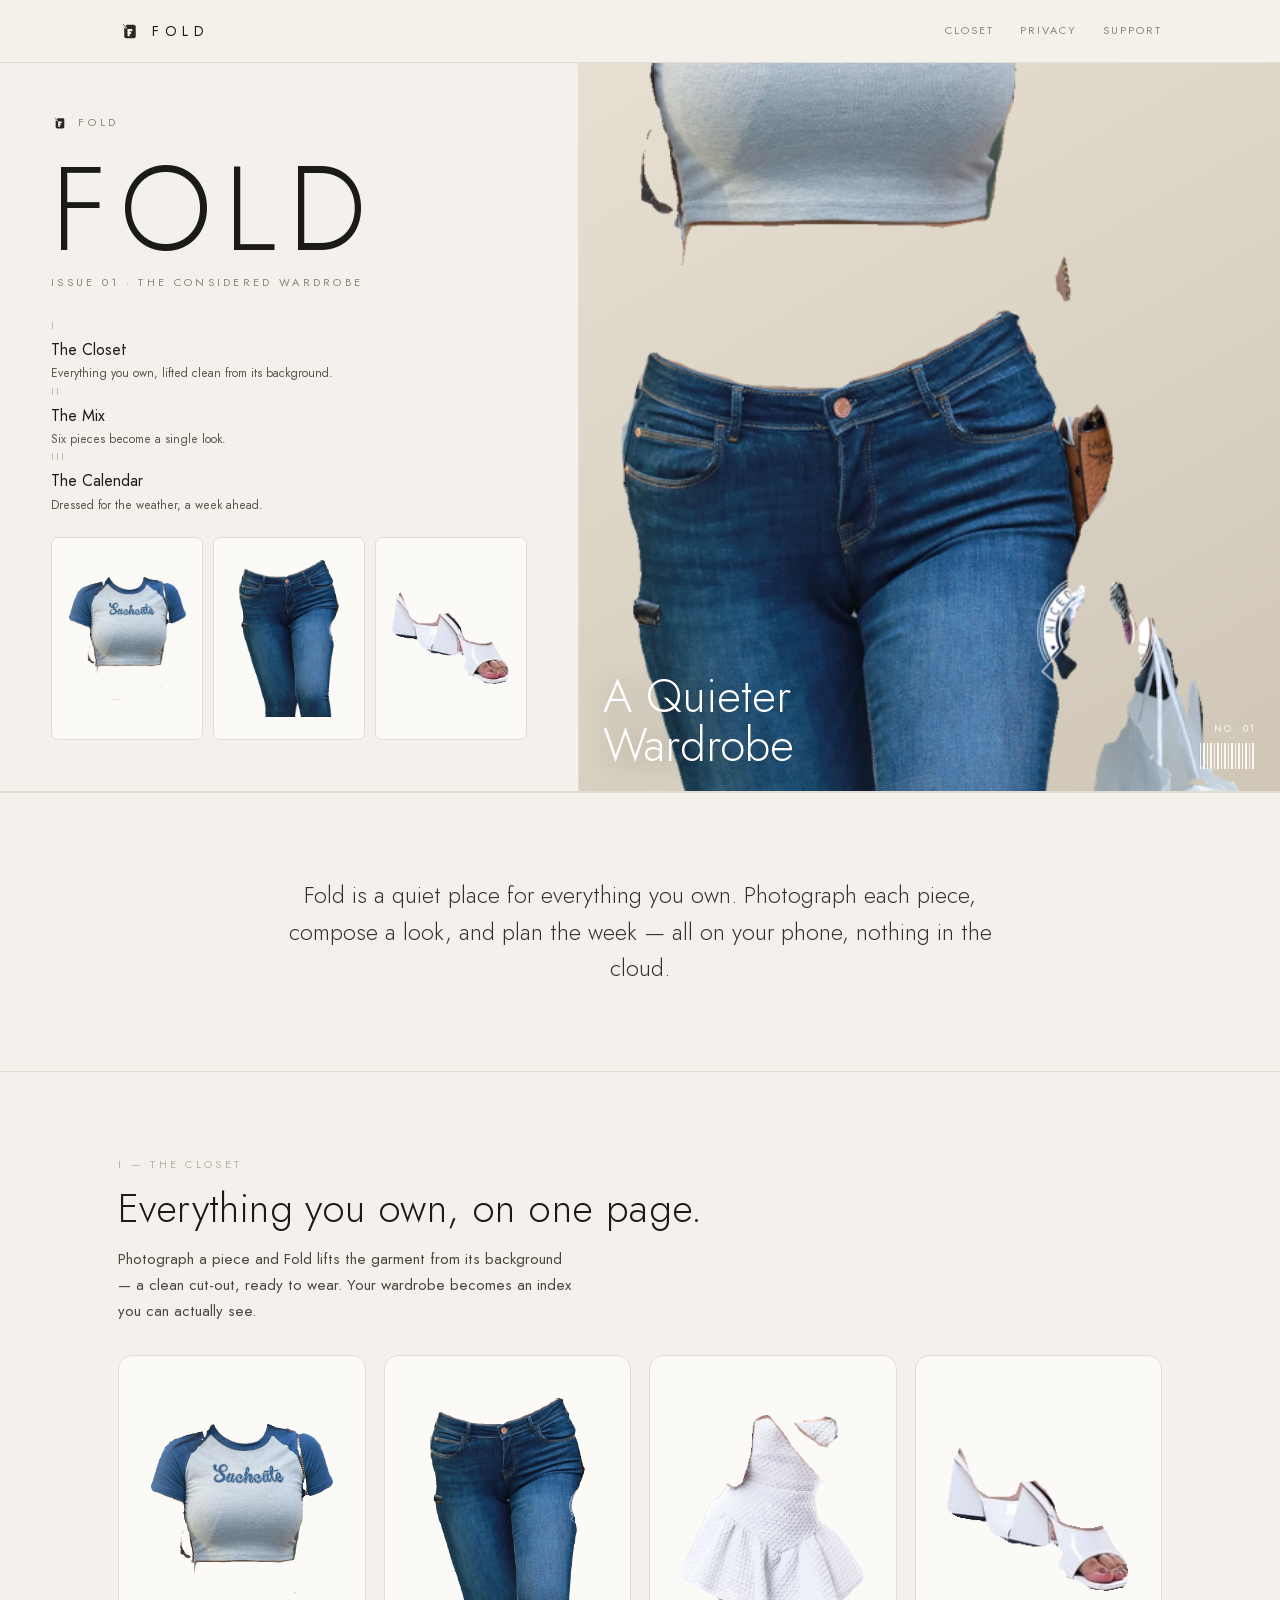
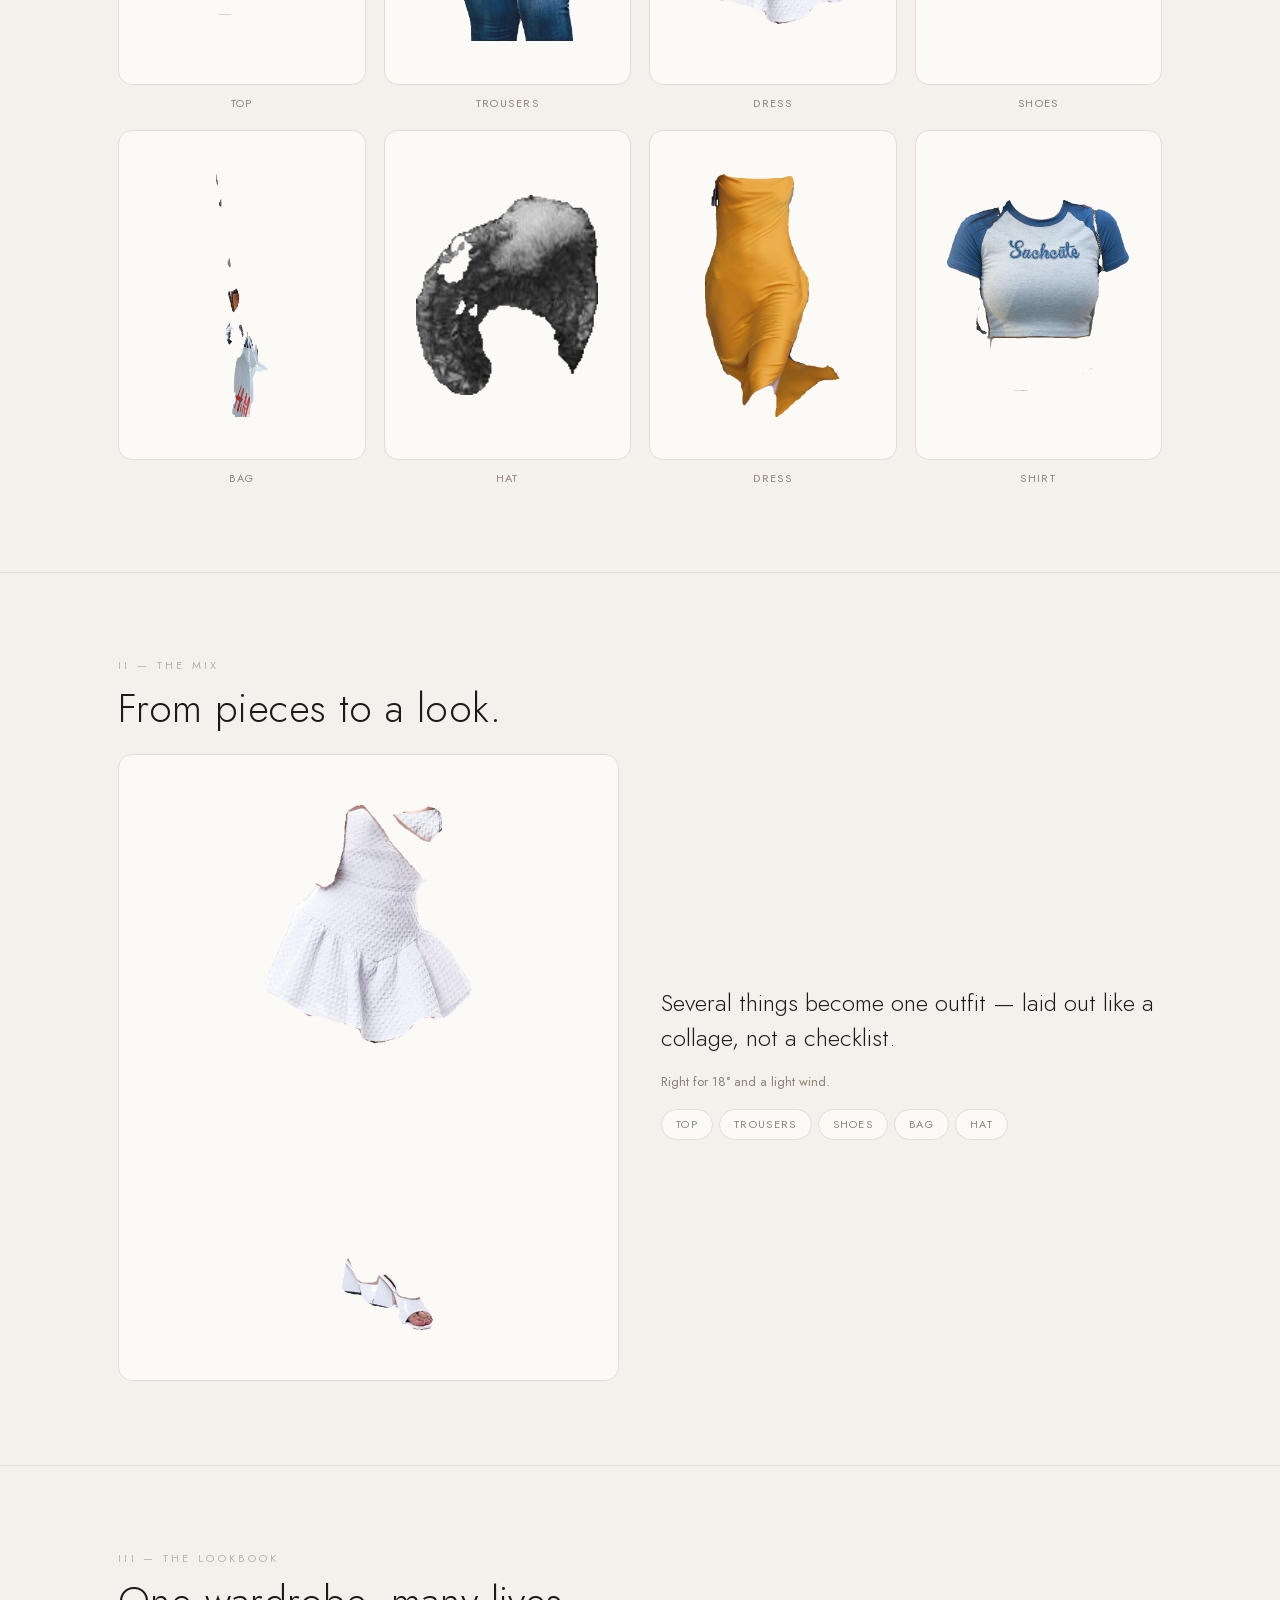
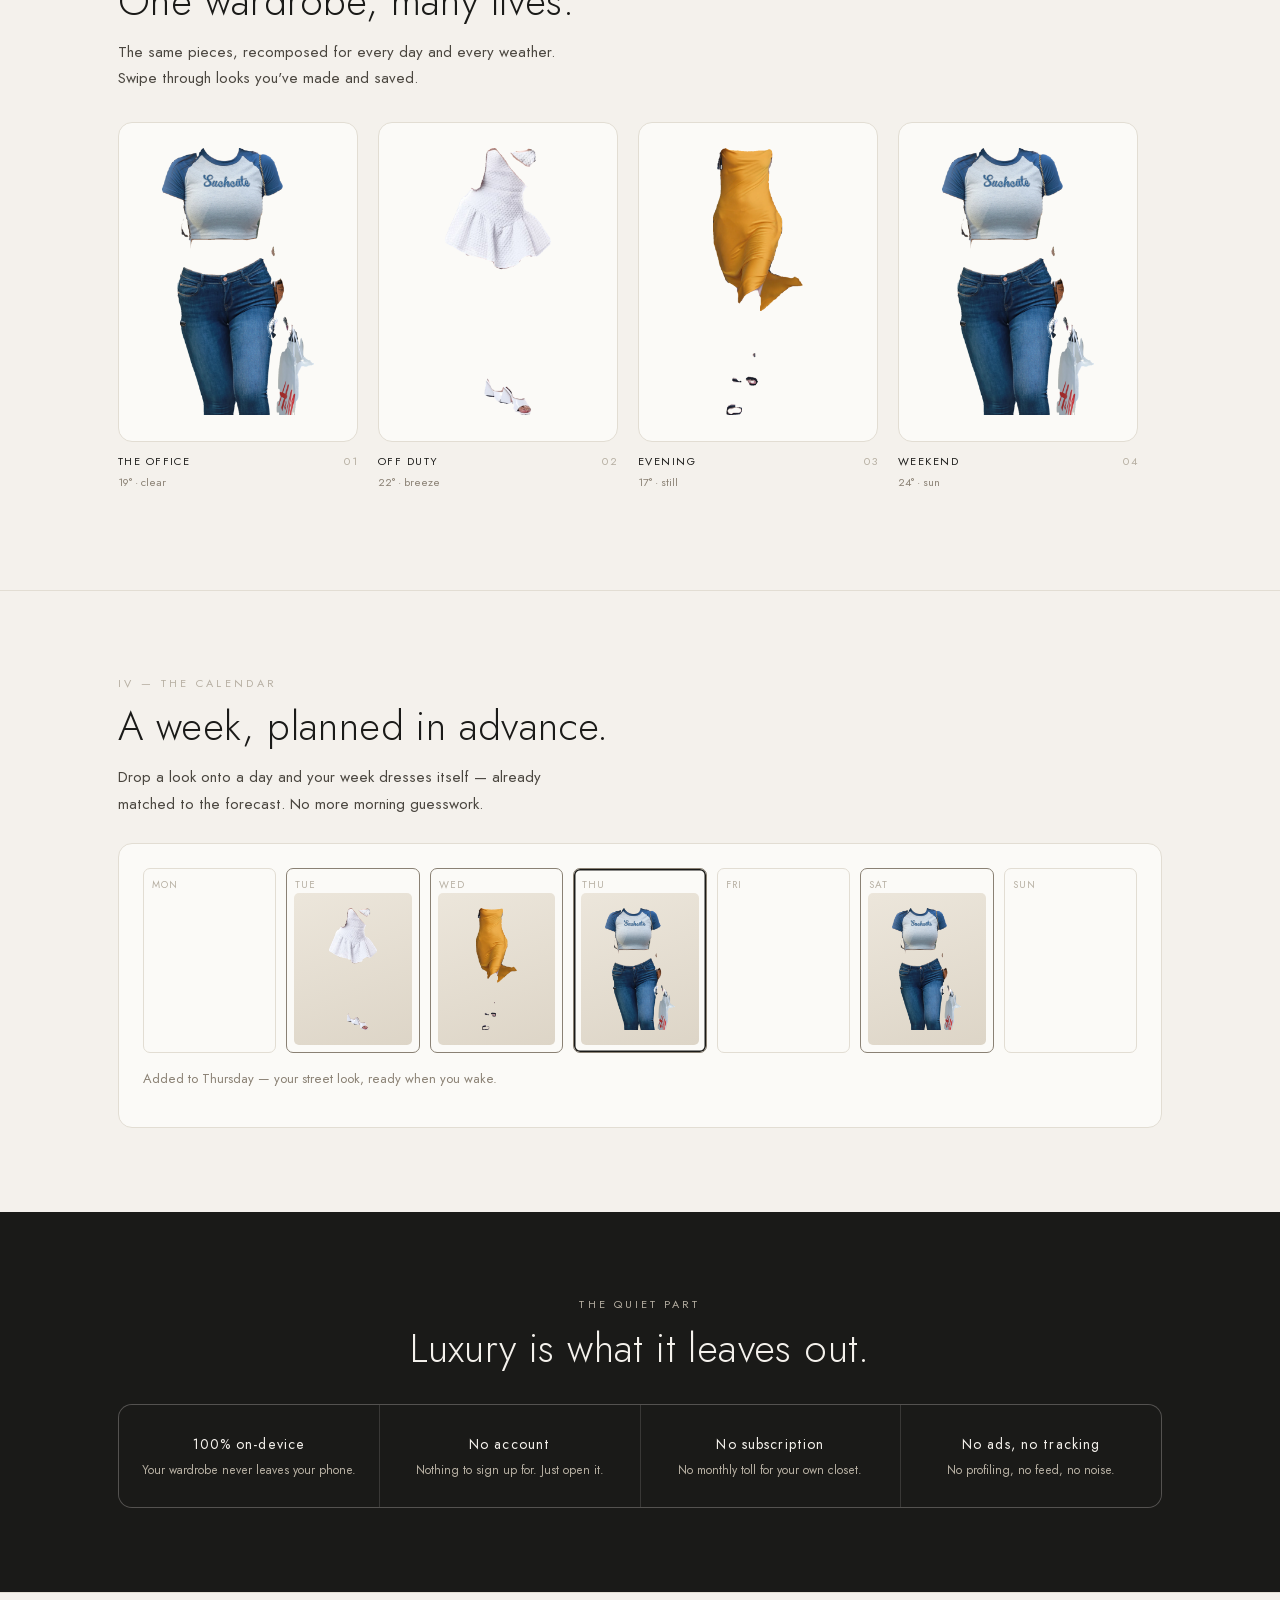
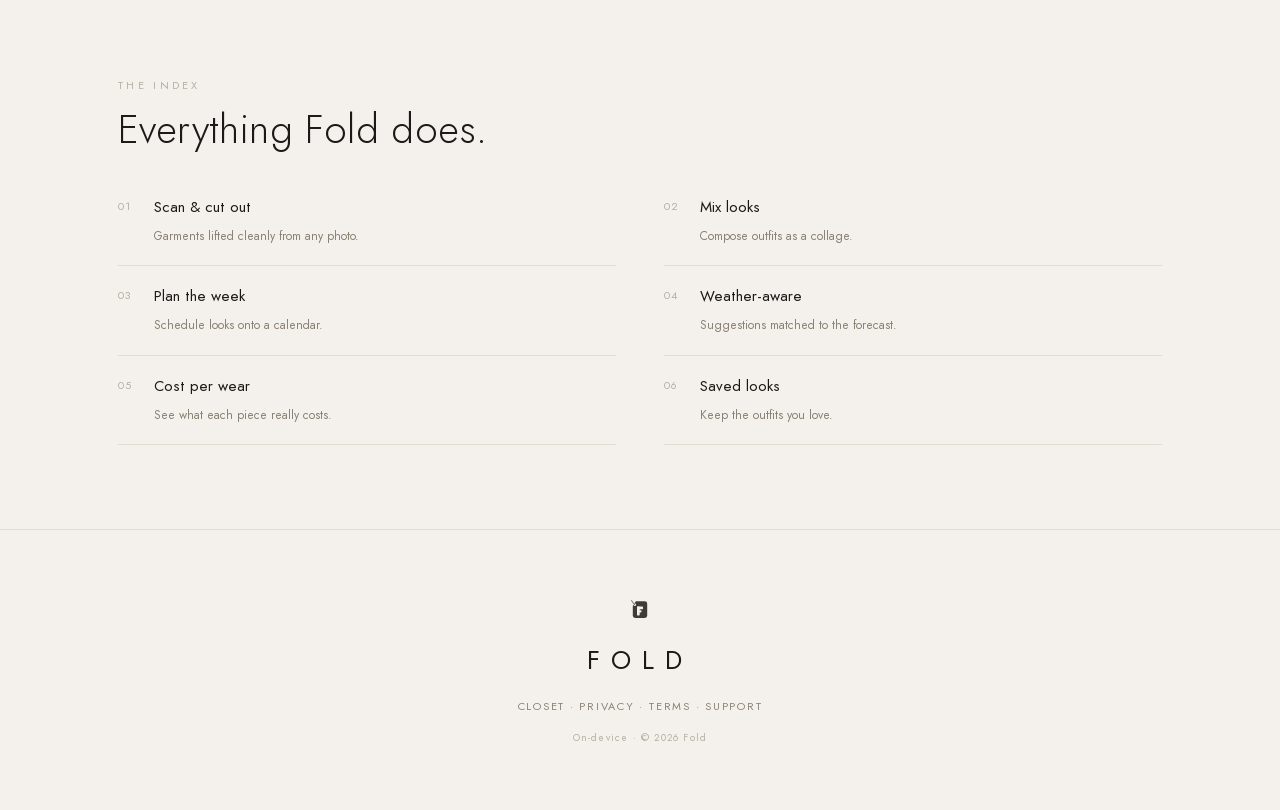
==== index.html @ 140c7247 "fix: add hang-tag logo to footer colophon (spec §8)" ====
<!DOCTYPE html>
<html lang="en">
<head>
  <meta charset="utf-8">
  <meta name="viewport" content="width=device-width, initial-scale=1">
  <title>Fold — The Considered Wardrobe</title>
  <meta name="description" content="Fold is a quiet place for everything you own. Photograph each piece, compose a look, and plan the week — all on your phone, nothing in the cloud.">
  <link rel="icon" type="image/svg+xml" href="assets/img/logo/favicon.svg">
  <link rel="stylesheet" href="assets/css/site.css">
</head>
<body>

<header class="site-head">
  <div class="wrap">
    <a class="brand" href="index.html">
      <img src="assets/img/logo/fold-mark.svg" alt="">
      <span class="word">FOLD</span>
    </a>
    <nav class="nav">
      <a href="index.html#closet">Closet</a>
      <a href="privacy.html">Privacy</a>
      <a href="support.html">Support</a>
    </nav>
  </div>
</header>

<section class="hero">
  <div class="grid">
    <div class="left">
      <div class="ey"><img src="assets/img/logo/fold-mark.svg" alt=""> Fold</div>
      <div class="mast" id="mast">FOLD</div>
      <div class="issue">Issue 01 · The Considered Wardrobe</div>
      <div class="contents">
        <a class="item" href="#closet"><div class="n">I</div><div class="h">The Closet</div><div class="d">Everything you own, lifted clean from its background.</div></a>
        <a class="item" href="#mix"><div class="n">II</div><div class="h">The Mix</div><div class="d">Six pieces become a single look.</div></a>
        <a class="item" href="#calendar"><div class="n">III</div><div class="h">The Calendar</div><div class="d">Dressed for the weather, a week ahead.</div></a>
      </div>
      <div class="strip">
        <div class="cut"><img src="assets/img/closet/top.png" alt="Top"></div>
        <div class="cut"><img src="assets/img/closet/jeans.png" alt="Trousers"></div>
        <div class="cut"><img src="assets/img/closet/shoe.png" alt="Shoes"></div>
      </div>
    </div>
    <div class="right">
      <img id="hero-photo" src="assets/img/looks/street.png" alt="A composed Fold look">
      <div class="ovl">
        <div class="headline">A Quieter<br>Wardrobe</div>
        <div class="mark"><span>No. 01</span><span class="barcode"></span></div>
      </div>
    </div>
  </div>
</section>

<!-- Standfirst -->
<section class="section standfirst">
  <div class="wrap">
    <p class="rv">Fold is a quiet place for everything you own. Photograph each piece, compose a look, and plan the week — all on your phone, nothing in the cloud.</p>
  </div>
</section>

<!-- I — The Closet -->
<section class="section" id="closet">
  <div class="wrap">
    <div class="roman rv">I — The Closet</div>
    <h2 class="title rv d1">Everything you own, on one page.</h2>
    <p class="body rv d2">Photograph a piece and Fold lifts the garment from its background — a clean cut-out, ready to wear. Your wardrobe becomes an index you can actually see.</p>
    <div class="closet-grid">
      <div class="it rv d1"><div class="tile"><img src="assets/img/closet/top.png" alt="Top"></div><div class="cap">Top</div></div>
      <div class="it rv d2"><div class="tile"><img src="assets/img/closet/jeans.png" alt="Trousers"></div><div class="cap">Trousers</div></div>
      <div class="it rv d3"><div class="tile"><img src="assets/img/closet/dress-white.png" alt="Dress"></div><div class="cap">Dress</div></div>
      <div class="it rv d4"><div class="tile"><img src="assets/img/closet/shoe.png" alt="Shoes"></div><div class="cap">Shoes</div></div>
      <div class="it rv d1"><div class="tile"><img src="assets/img/closet/bag.png" alt="Bag"></div><div class="cap">Bag</div></div>
      <div class="it rv d2"><div class="tile"><img src="assets/img/closet/hat.png" alt="Hat"></div><div class="cap">Hat</div></div>
      <div class="it rv d3"><div class="tile"><img src="assets/img/closet/dress-yellow.png" alt="Dress"></div><div class="cap">Dress</div></div>
      <div class="it rv d4"><div class="tile"><img src="assets/img/closet/top.png" alt="Shirt"></div><div class="cap">Shirt</div></div>
    </div>
  </div>
</section>

<!-- II — The Mix -->
<section class="section" id="mix">
  <div class="wrap">
    <div class="roman rv">II — The Mix</div>
    <h2 class="title rv d1">From pieces to a look.</h2>
    <div class="mix-grid">
      <div class="look rv d1"><img src="assets/img/looks/dress-white.png" alt="A composed look"></div>
      <div>
        <p class="pull rv d2">Several things become one outfit — laid out like a collage, not a checklist.</p>
        <p class="note rv d3">Right for 18° and a light wind.</p>
        <div class="chips rv d4">
          <span class="chip">Top</span><span class="chip">Trousers</span><span class="chip">Shoes</span><span class="chip">Bag</span><span class="chip">Hat</span>
        </div>
      </div>
    </div>
  </div>
</section>

<!-- III — The Lookbook -->
<section class="section">
  <div class="wrap">
    <div class="roman rv">III — The Lookbook</div>
    <h2 class="title rv d1">One wardrobe, many lives.</h2>
    <p class="body rv d2">The same pieces, recomposed for every day and every weather. Swipe through looks you've made and saved.</p>
    <div class="lookbook">
      <div class="lk rv d1"><div class="frame"><img src="assets/img/looks/street.png" alt="The Office look"></div><div class="meta"><span>The Office</span><span class="no">01</span></div><div class="wx">19° · clear</div></div>
      <div class="lk rv d2"><div class="frame"><img src="assets/img/looks/dress-white.png" alt="Off Duty look"></div><div class="meta"><span>Off Duty</span><span class="no">02</span></div><div class="wx">22° · breeze</div></div>
      <div class="lk rv d3"><div class="frame"><img src="assets/img/looks/dress-yellow.png" alt="Evening look"></div><div class="meta"><span>Evening</span><span class="no">03</span></div><div class="wx">17° · still</div></div>
      <div class="lk rv d4"><div class="frame"><img src="assets/img/looks/street.png" alt="Weekend look"></div><div class="meta"><span>Weekend</span><span class="no">04</span></div><div class="wx">24° · sun</div></div>
    </div>
  </div>
</section>

<!-- IV — The Calendar -->
<section class="section" id="calendar">
  <div class="wrap">
    <div class="roman rv">IV — The Calendar</div>
    <h2 class="title rv d1">A week, planned in advance.</h2>
    <p class="body rv d2">Drop a look onto a day and your week dresses itself — already matched to the forecast. No more morning guesswork.</p>
    <div class="cal rv d3">
      <div class="wk">
        <div class="d">Mon</div>
        <div class="d has">Tue<div class="thumb"><img src="assets/img/looks/dress-white.png" alt=""></div></div>
        <div class="d has">Wed<div class="thumb"><img src="assets/img/looks/dress-yellow.png" alt=""></div></div>
        <div class="d today has">Thu<div class="thumb"><img src="assets/img/looks/street.png" alt=""></div></div>
        <div class="d">Fri</div>
        <div class="d has">Sat<div class="thumb"><img src="assets/img/looks/street.png" alt=""></div></div>
        <div class="d">Sun</div>
      </div>
      <p class="note" style="margin-top:16px">Added to Thursday — your street look, ready when you wake.</p>
    </div>
  </div>
</section>

<!-- The Quiet Part -->
<section class="section quiet">
  <div class="wrap">
    <div class="eyebrow rv">The quiet part</div>
    <h2 class="title rv d1">Luxury is what it leaves out.</h2>
    <div class="vals">
      <div class="v rv d1"><div class="vt">100% on-device</div><div class="vd">Your wardrobe never leaves your phone.</div></div>
      <div class="v rv d2"><div class="vt">No account</div><div class="vd">Nothing to sign up for. Just open it.</div></div>
      <div class="v rv d3"><div class="vt">No subscription</div><div class="vd">No monthly toll for your own closet.</div></div>
      <div class="v rv d4"><div class="vt">No ads, no tracking</div><div class="vd">No profiling, no feed, no noise.</div></div>
    </div>
  </div>
</section>

<!-- The Index -->
<section class="section">
  <div class="wrap">
    <div class="roman rv">The Index</div>
    <h2 class="title rv d1">Everything Fold does.</h2>
    <div class="feat-index">
      <div class="f rv d1"><div class="no">01</div><div><b>Scan &amp; cut out</b><span>Garments lifted cleanly from any photo.</span></div></div>
      <div class="f rv d2"><div class="no">02</div><div><b>Mix looks</b><span>Compose outfits as a collage.</span></div></div>
      <div class="f rv d3"><div class="no">03</div><div><b>Plan the week</b><span>Schedule looks onto a calendar.</span></div></div>
      <div class="f rv d4"><div class="no">04</div><div><b>Weather-aware</b><span>Suggestions matched to the forecast.</span></div></div>
      <div class="f rv d1"><div class="no">05</div><div><b>Cost per wear</b><span>See what each piece really costs.</span></div></div>
      <div class="f rv d2"><div class="no">06</div><div><b>Saved looks</b><span>Keep the outfits you love.</span></div></div>
    </div>
  </div>
</section>

<!-- Footer -->
<footer class="site-foot">
  <div class="wrap">
    <img class="footmark" src="assets/img/logo/fold-mark.svg" alt="Fold">
    <div class="word">FOLD</div>
    <div class="fnav">
      <a href="index.html#closet">Closet</a> ·
      <a href="privacy.html">Privacy</a> ·
      <a href="terms.html">Terms</a> ·
      <a href="support.html">Support</a>
    </div>
    <div class="cop">On-device · © 2026 Fold</div>
  </div>
</footer>

<script src="assets/js/site.js"></script>
</body>
</html>
---- assets/css/site.css ----
/* ===== Fonts ===== */
@font-face { font-family:"Jost"; src:url("../fonts/Jost-Light.ttf") format("truetype");   font-weight:300; font-display:swap; }
@font-face { font-family:"Jost"; src:url("../fonts/Jost-Regular.ttf") format("truetype"); font-weight:400; font-display:swap; }
@font-face { font-family:"Jost"; src:url("../fonts/Jost-Medium.ttf") format("truetype");  font-weight:500; font-display:swap; }

/* ===== Tokens ===== */
:root{
  --bg:#F4F1EC; --card:#FBFAF7; --ink:#1A1A18; --muted:#8A8174; --faint:#B6AFA2; --hair:#E2DDD3; --tag:#2C2925;
  --r-sm:7px; --r-md:14px; --maxw:1100px;
  --ease:cubic-bezier(.2,.65,.2,1);
}
*{ box-sizing:border-box; }
html{ scroll-behavior:smooth; }
body{
  margin:0; background:var(--bg); color:var(--ink);
  font-family:"Jost",-apple-system,system-ui,sans-serif; font-weight:400;
  -webkit-font-smoothing:antialiased; line-height:1.6;
}
img{ max-width:100%; display:block; }
a{ color:inherit; text-decoration:none; }

.wrap{ max-width:var(--maxw); margin:0 auto; padding:0 28px; }
.eyebrow{ font-size:11px; letter-spacing:.28em; text-transform:uppercase; color:var(--muted); }
.roman{ font-size:11px; letter-spacing:.3em; text-transform:uppercase; color:var(--faint); }
h1,h2,h3{ font-weight:300; letter-spacing:.01em; margin:0; }
h2.title{ font-size:clamp(26px,4vw,40px); line-height:1.1; margin:12px 0 16px; }
p.lead{ font-size:clamp(16px,2.2vw,20px); font-weight:300; line-height:1.6; color:#33302b; }
p.body{ font-size:15px; line-height:1.75; color:#4a463f; max-width:46ch; }
.note{ font-size:13px; color:var(--muted); }
.section{ padding:clamp(48px,8vw,84px) 0; border-top:1px solid var(--hair); }

/* ===== Header ===== */
.site-head{
  position:sticky; top:0; z-index:20; background:rgba(244,241,236,.86);
  backdrop-filter:saturate(120%) blur(8px); border-bottom:1px solid var(--hair);
}
.site-head .wrap{ display:flex; align-items:center; justify-content:space-between; height:62px; }
.brand{ display:flex; align-items:center; gap:10px; }
.brand img{ width:24px; height:24px; }
.brand .word{ font-size:14px; letter-spacing:.4em; }
.nav{ display:flex; gap:26px; font-size:11px; letter-spacing:.18em; text-transform:uppercase; color:var(--muted); }
.nav a:hover{ color:var(--ink); }

/* ===== Footer ===== */
.site-foot{ text-align:center; padding:64px 0; border-top:1px solid var(--hair); }
.site-foot .footmark{ width:30px; height:30px; margin:0 auto 16px; opacity:.9; }
.site-foot .word{ font-size:26px; letter-spacing:.42em; margin-bottom:16px; }
.site-foot .fnav{ font-size:11px; letter-spacing:.16em; text-transform:uppercase; color:var(--muted); }
.site-foot .fnav a:hover{ color:var(--ink); }
.site-foot .cop{ font-size:10px; letter-spacing:.12em; color:var(--faint); margin-top:14px; }

/* ===== Reveal animation ===== */
.rv{ opacity:0; transform:translateY(22px); transition:opacity 1.1s var(--ease), transform 1.1s var(--ease); }
.rv.in{ opacity:1; transform:none; }
.rv.d1{ transition-delay:.08s } .rv.d2{ transition-delay:.16s } .rv.d3{ transition-delay:.24s }
.rv.d4{ transition-delay:.32s } .rv.d5{ transition-delay:.40s } .rv.d6{ transition-delay:.48s }

@media (prefers-reduced-motion: reduce){
  html{ scroll-behavior:auto; }
  .rv{ opacity:1 !important; transform:none !important; transition:none !important; }
  *{ animation:none !important; }
}

/* ===== Responsive base ===== */
@media (max-width:720px){
  .wrap{ padding:0 20px; }
  .nav{ gap:16px; }
}

/* ===== Hero (Cover B — composed collage) ===== */
.hero{ border-bottom:1px solid var(--hair); }
.hero .grid{ display:grid; grid-template-columns:0.95fr 1.15fr; min-height:min(82vh,720px); }
.hero .left{ padding:clamp(28px,4vw,52px); display:flex; flex-direction:column; border-right:1px solid var(--hair); }
.hero .ey{ display:flex; align-items:center; gap:9px; font-size:11px; letter-spacing:.34em; text-transform:uppercase; color:var(--muted); }
.hero .ey img{ width:18px; height:18px; }
.hero .mast{ font-size:clamp(56px,10vw,118px); font-weight:300; line-height:1; margin:18px 0 6px;
  letter-spacing:.5em; opacity:0; transition:opacity 1.6s ease, letter-spacing 1.8s var(--ease); }
.hero .mast.in{ opacity:1; letter-spacing:.1em; }
.hero .issue{ font-size:11px; letter-spacing:.3em; text-transform:uppercase; color:var(--muted); margin-bottom:26px; }
.hero .contents .item{ padding:14px 0; border-top:1px solid var(--hair); }
.hero .contents .n{ font-size:10px; letter-spacing:.2em; color:var(--faint); }
.hero .contents .h{ font-size:16px; color:var(--ink); margin:3px 0 2px; }
.hero .contents .d{ font-size:12px; color:#5b554c; }
.hero .strip{ margin-top:auto; padding-top:22px; display:flex; gap:10px; }
.hero .strip .cut{ flex:1; aspect-ratio:3/4; background:var(--card); border:1px solid var(--hair); border-radius:var(--r-sm);
  display:flex; align-items:center; justify-content:center; overflow:hidden; }
.hero .strip .cut img{ width:78%; height:78%; object-fit:contain; }
.hero .right{ position:relative; overflow:hidden; background:linear-gradient(150deg,#e7e0d2,#cfc6b6); }
.hero .right img{ position:absolute; inset:-4%; width:108%; height:108%; object-fit:cover; }
.hero .right .ovl{ position:absolute; left:24px; right:24px; bottom:22px; display:flex; align-items:flex-end; justify-content:space-between; }
.hero .right .headline{ font-size:clamp(28px,4.4vw,46px); font-weight:300; line-height:1.05; color:#fff; text-shadow:0 1px 30px rgba(0,0,0,.32); }
.hero .right .mark{ display:flex; flex-direction:column; align-items:flex-end; gap:6px; color:rgba(255,255,255,.9); font-size:10px; letter-spacing:.2em; text-transform:uppercase; }
.hero .right .barcode{ width:56px; height:26px; background:repeating-linear-gradient(90deg,#fff 0 1.5px, transparent 1.5px 3.5px); opacity:.85; }

@media (max-width:820px){
  .hero .grid{ grid-template-columns:1fr; }
  .hero .left{ border-right:none; border-top:1px solid var(--hair); order:2; }
  .hero .right{ order:1; min-height:60vh; }
}

/* ===== Standfirst ===== */
.standfirst{ text-align:center; }
.standfirst .wrap{ max-width:760px; }
.standfirst p{ font-size:clamp(18px,2.6vw,23px); font-weight:300; line-height:1.6; color:#33302b; margin:0; }

/* ===== Closet grid ===== */
.closet-grid{ display:grid; grid-template-columns:repeat(4,1fr); gap:18px; margin-top:30px; }
.closet-grid .it{ text-align:center; }
.closet-grid .tile{ aspect-ratio:3/4; background:var(--card); border:1px solid var(--hair); border-radius:var(--r-md);
  display:flex; align-items:center; justify-content:center; overflow:hidden;
  transition:transform .7s var(--ease), box-shadow .7s var(--ease); }
.closet-grid .tile img{ width:74%; height:74%; object-fit:contain; }
.closet-grid .it:hover .tile{ transform:translateY(-6px); box-shadow:0 16px 34px -18px rgba(26,26,24,.4); }
.closet-grid .cap{ font-size:11px; letter-spacing:.13em; text-transform:uppercase; color:var(--muted); margin-top:10px; }
@media (max-width:720px){ .closet-grid{ grid-template-columns:repeat(2,1fr); } }

/* ===== Mix ===== */
.mix-grid{ display:grid; grid-template-columns:1fr 1fr; gap:42px; align-items:center; margin-top:24px; }
.mix-grid .look{ aspect-ratio:4/5; background:var(--card); border:1px solid var(--hair); border-radius:var(--r-md);
  display:flex; align-items:center; justify-content:center; overflow:hidden; }
.mix-grid .look img{ width:84%; height:84%; object-fit:contain; }
.mix-grid .pull{ font-size:clamp(19px,2.6vw,24px); font-weight:300; line-height:1.45; margin:0 0 16px; }
.chips{ margin-top:16px; }
.chip{ display:inline-block; font-size:11px; letter-spacing:.12em; text-transform:uppercase; color:var(--muted);
  border:1px solid var(--hair); border-radius:20px; padding:6px 14px; margin:0 6px 8px 0; background:var(--card); }
@media (max-width:720px){ .mix-grid{ grid-template-columns:1fr; gap:24px; } }

/* ===== Lookbook (horizontal scroll) ===== */
.lookbook{ display:flex; gap:20px; margin-top:30px; overflow-x:auto; padding-bottom:14px; scroll-snap-type:x mandatory; }
.lookbook::-webkit-scrollbar{ height:6px; } .lookbook::-webkit-scrollbar-thumb{ background:var(--hair); border-radius:5px; }
.lookbook .lk{ flex:0 0 240px; scroll-snap-align:start; }
.lookbook .lk .frame{ aspect-ratio:3/4; background:var(--card); border:1px solid var(--hair); border-radius:var(--r-md);
  display:flex; align-items:center; justify-content:center; overflow:hidden; }
.lookbook .lk .frame img{ width:84%; height:84%; object-fit:contain; transition:transform .8s var(--ease); }
.lookbook .lk:hover .frame img{ transform:scale(1.04); }
.lookbook .lk .meta{ display:flex; justify-content:space-between; margin-top:11px; font-size:11px; letter-spacing:.13em; text-transform:uppercase; }
.lookbook .lk .meta .no{ color:var(--faint); }
.lookbook .lk .wx{ font-size:11px; color:var(--muted); margin-top:4px; }

/* ===== Calendar ===== */
.cal{ margin-top:26px; background:var(--card); border:1px solid var(--hair); border-radius:var(--r-md); padding:24px; }
.cal .wk{ display:grid; grid-template-columns:repeat(7,1fr); gap:10px; }
.cal .d{ aspect-ratio:.72; border:1px solid var(--hair); border-radius:var(--r-sm); padding:8px;
  font-size:10px; letter-spacing:.1em; text-transform:uppercase; color:var(--faint); position:relative; }
.cal .d.has{ border-color:var(--muted); }
.cal .d.has .thumb{ position:absolute; left:7px; right:7px; top:24px; bottom:7px; border-radius:5px; overflow:hidden;
  background:linear-gradient(160deg,#ece6db,#ddd5c7); display:flex; align-items:center; justify-content:center; }
.cal .d.has .thumb img{ width:80%; height:80%; object-fit:contain; }
.cal .d.today{ box-shadow:inset 0 0 0 1.5px var(--ink); }
@media (max-width:720px){ .cal .wk{ grid-template-columns:repeat(7,1fr); gap:5px; } .cal .d{ padding:5px; font-size:8px; } }

/* ===== Quiet part (dark) ===== */
.quiet{ background:var(--ink); color:var(--bg); text-align:center; border-top:none; }
.quiet h2.title{ color:var(--bg); }
.quiet .eyebrow{ color:#b8b1a4; }
.quiet .vals{ display:grid; grid-template-columns:repeat(4,1fr); gap:1px; margin-top:34px;
  background:rgba(244,241,236,.14); border:1px solid rgba(244,241,236,.14); border-radius:var(--r-md); overflow:hidden; }
.quiet .v{ background:var(--ink); padding:28px 20px; transition:background .5s; }
.quiet .v:hover{ background:#221f1c; }
.quiet .v .vt{ font-size:14px; letter-spacing:.08em; margin-bottom:6px; }
.quiet .v .vd{ font-size:12px; color:#b8b1a4; line-height:1.5; }
@media (max-width:720px){ .quiet .vals{ grid-template-columns:repeat(2,1fr); } }

/* ===== Feature index ===== */
.feat-index{ display:grid; grid-template-columns:repeat(2,1fr); gap:0 48px; margin-top:26px; }
.feat-index .f{ display:flex; gap:14px; padding:18px 0; border-bottom:1px solid var(--hair); }
.feat-index .f .no{ font-size:11px; letter-spacing:.1em; color:var(--faint); min-width:22px; padding-top:3px; }
.feat-index .f b{ font-weight:400; font-size:15px; display:block; margin-bottom:3px; }
.feat-index .f span{ font-size:12px; color:var(--muted); line-height:1.5; }
@media (max-width:720px){ .feat-index{ grid-template-columns:1fr; gap:0; } }

/* ===== Subpage / article ===== */
.page-head{ border-bottom:1px solid var(--hair); padding:clamp(40px,7vw,72px) 0 clamp(28px,4vw,40px); }
.page-head .wrap{ max-width:760px; }
.page-head h1{ font-size:clamp(30px,5vw,48px); }
.page-head .eff{ font-size:12px; letter-spacing:.14em; text-transform:uppercase; color:var(--muted); margin-top:14px; }
.article{ padding:clamp(36px,6vw,64px) 0 clamp(48px,8vw,84px); }
.article .wrap{ max-width:760px; }
.article h2{ font-size:22px; margin:40px 0 12px; }
.article h2:first-child{ margin-top:0; }
.article p{ font-size:15px; line-height:1.8; color:#3f3b34; margin:0 0 14px; }
.article ul{ margin:0 0 16px; padding-left:20px; }
.article li{ font-size:15px; line-height:1.8; color:#3f3b34; margin-bottom:6px; }
.article a{ color:var(--ink); border-bottom:1px solid var(--muted); }
.article .tl{ font-size:12px; letter-spacing:.2em; text-transform:uppercase; color:var(--faint); margin:0 0 6px; }
.faq .q{ border-top:1px solid var(--hair); padding:22px 0; }
.faq .q h3{ font-size:17px; margin-bottom:8px; }
.faq .q p{ margin:0; color:#4a463f; }
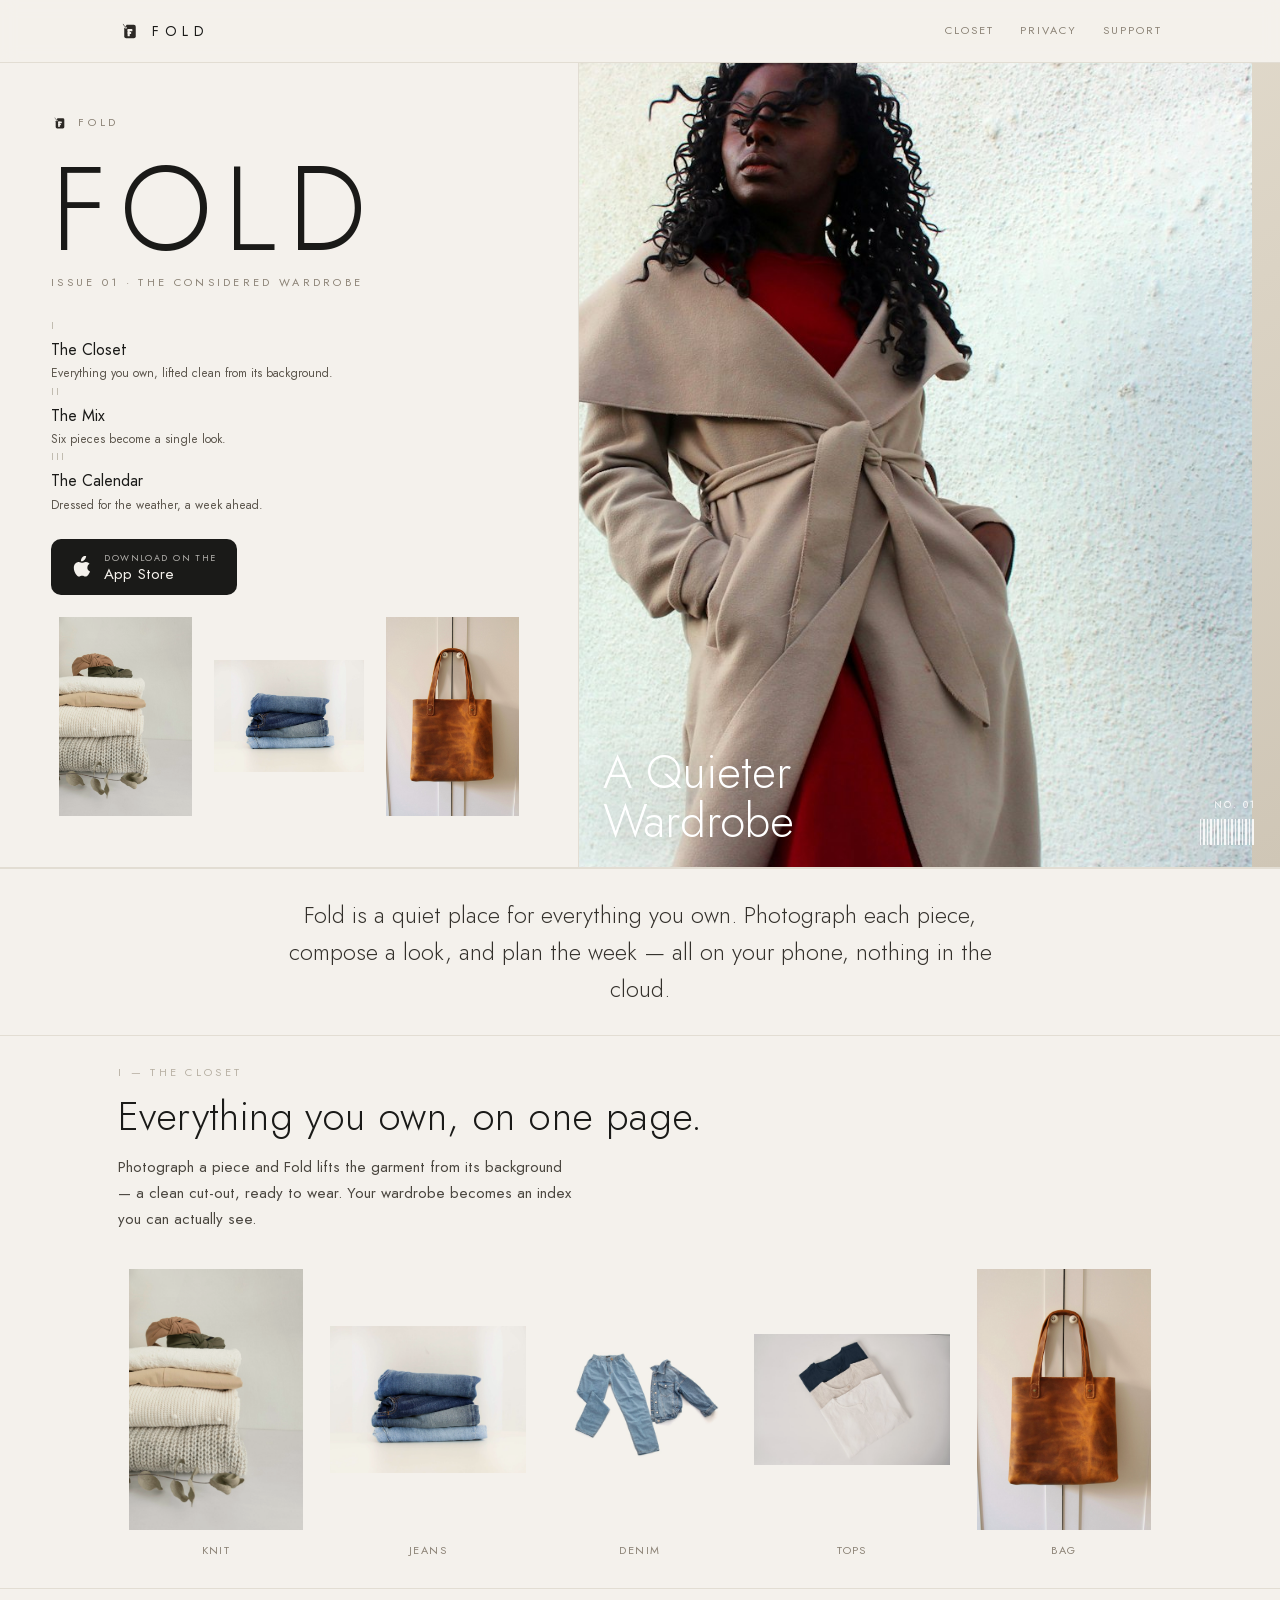
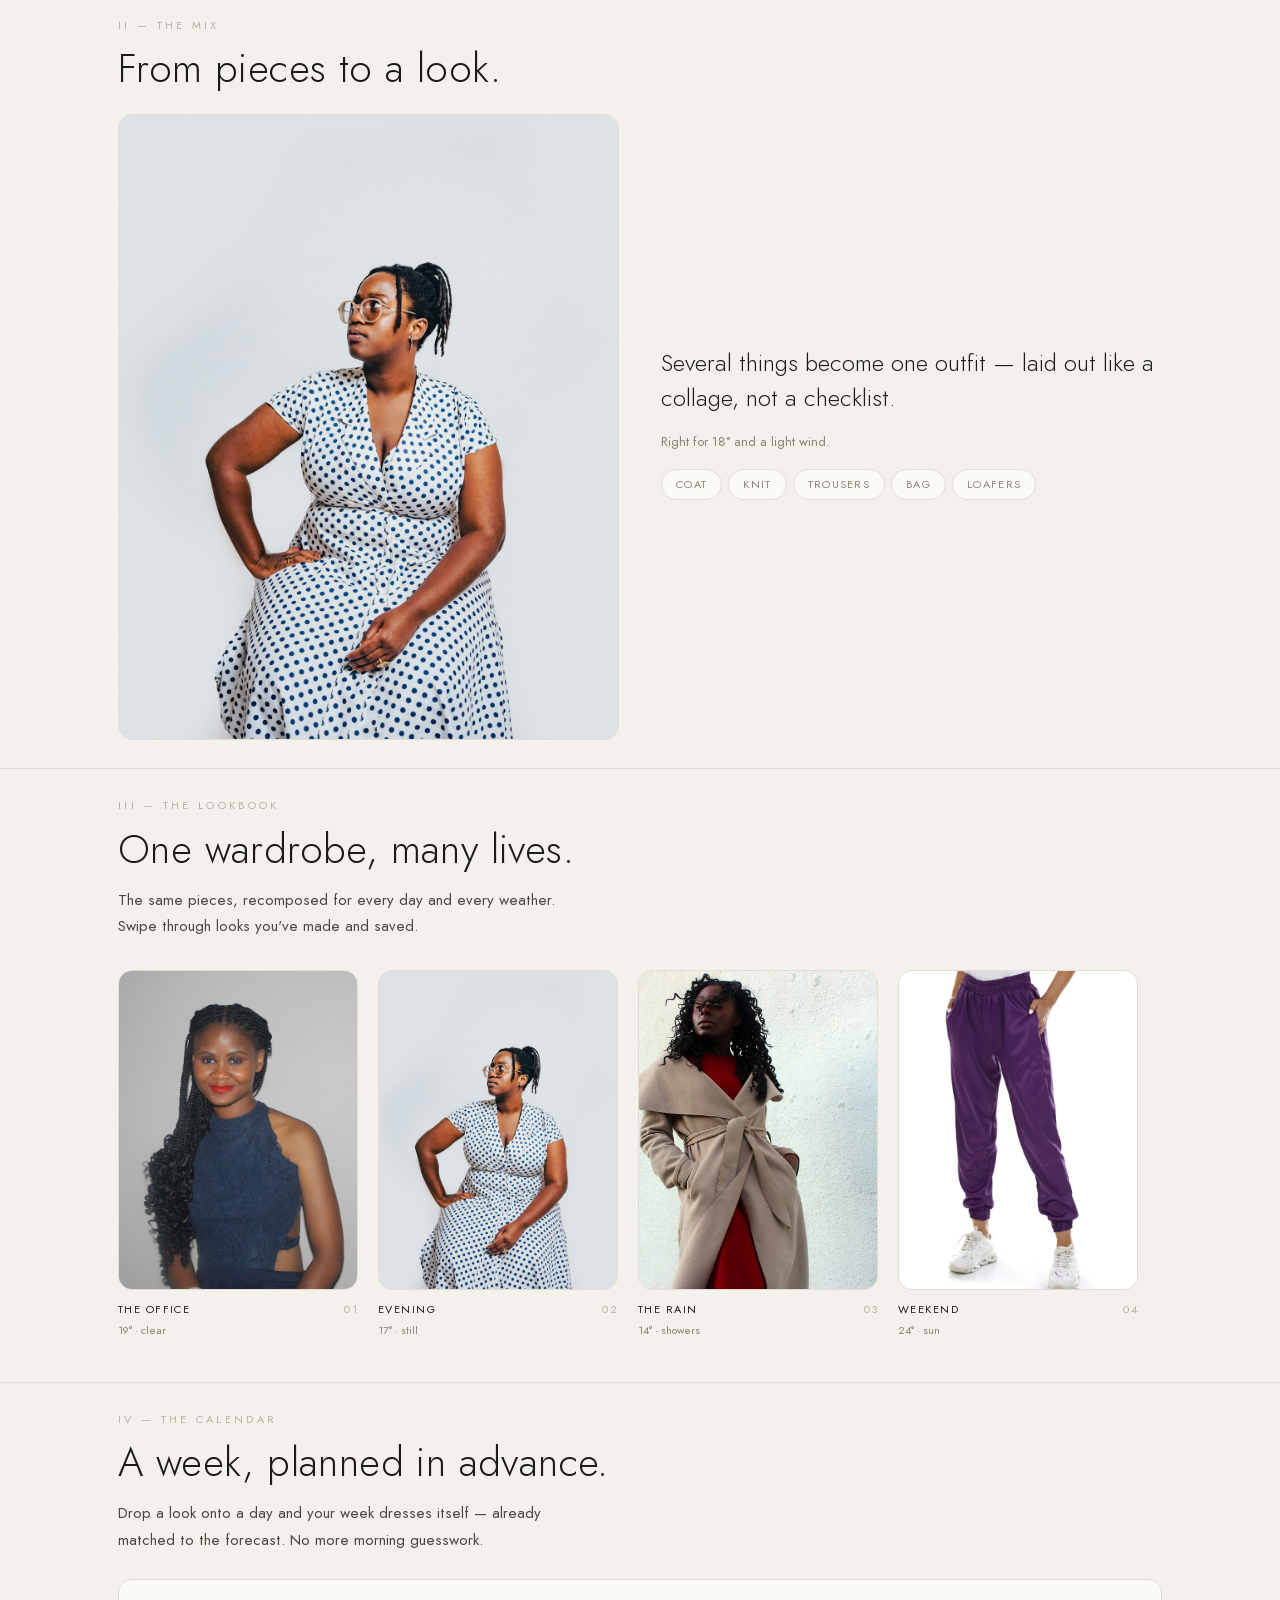
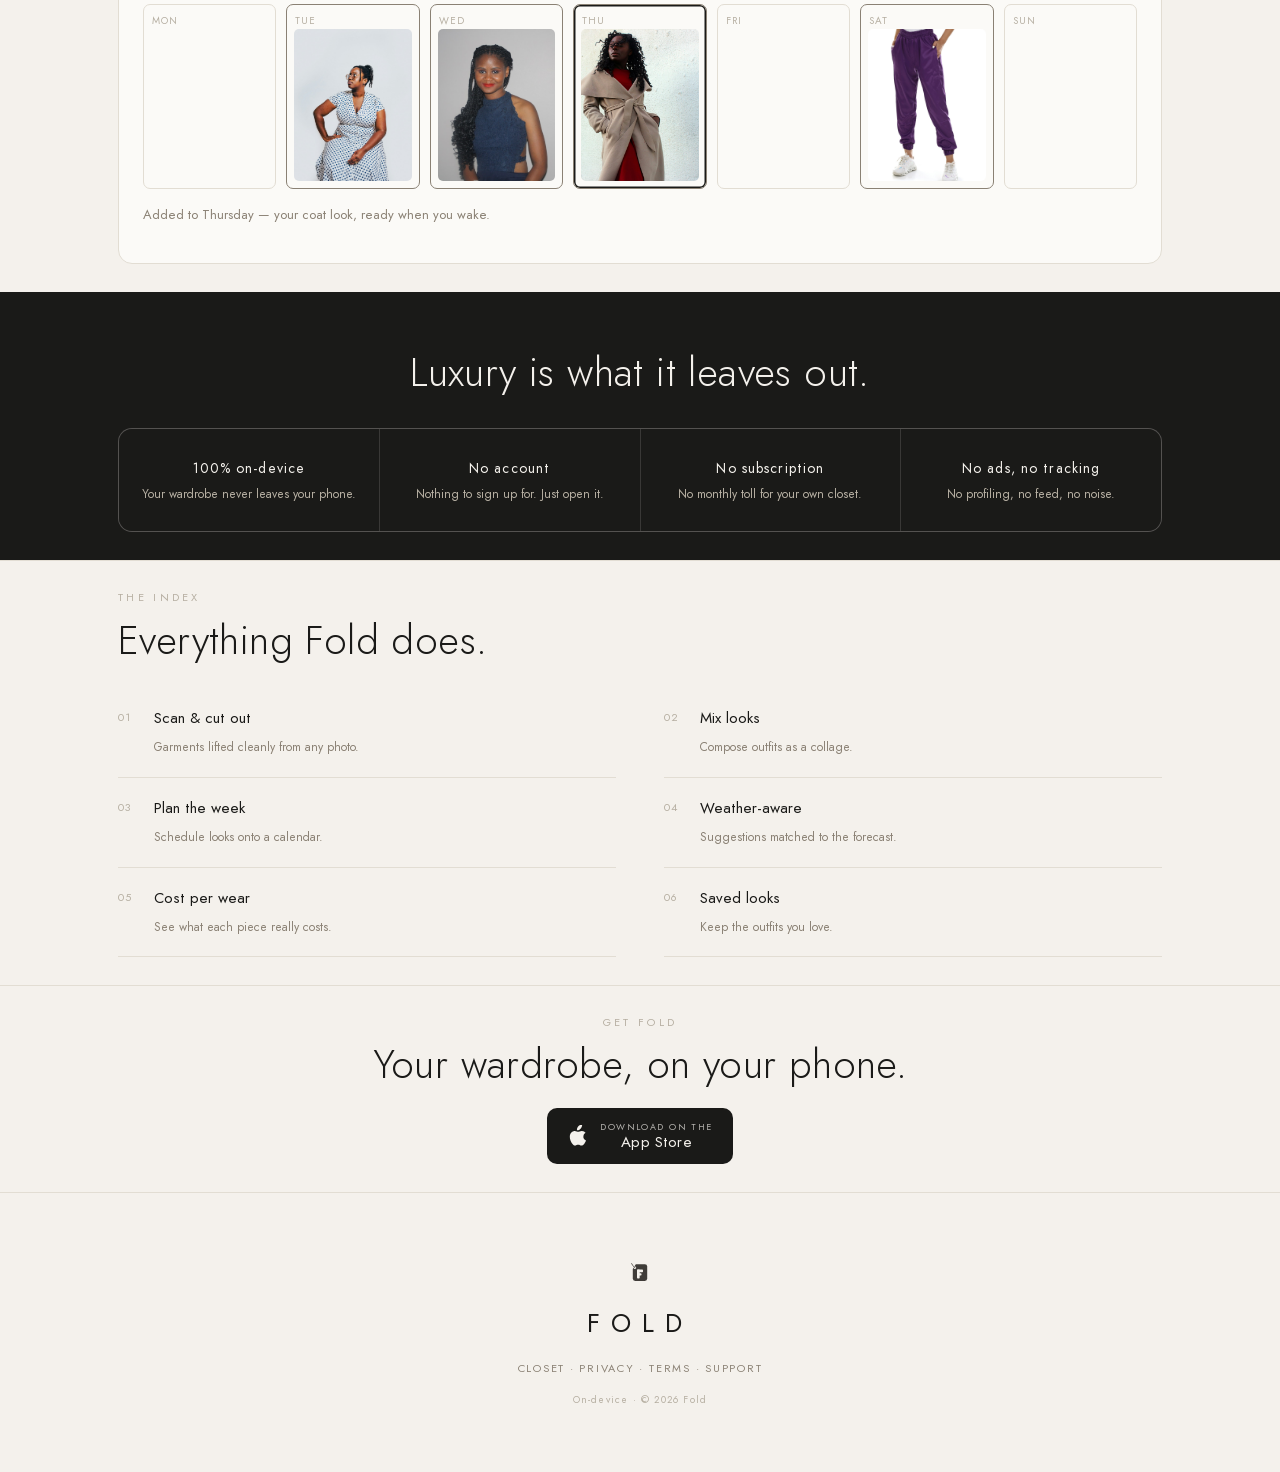
==== commit 3e599286: "feat: quiet-luxury cut-out imagery, App Store CTA, tighter spacing - Replace imagery with plain-back" ====
--- a/index.html
+++ b/index.html
@@ -3,7 +3,7 @@
 <head>
   <meta charset="utf-8">
   <meta name="viewport" content="width=device-width, initial-scale=1">
-  <title>Fold — The Considered Wardrobe</title>
+  <title>Fold: Wardrobe &amp; Outfits — The Considered Wardrobe</title>
   <meta name="description" content="Fold is a quiet place for everything you own. Photograph each piece, compose a look, and plan the week — all on your phone, nothing in the cloud.">
   <link rel="icon" type="image/svg+xml" href="assets/img/logo/favicon.svg">
   <link rel="stylesheet" href="assets/css/site.css">
@@ -35,14 +35,18 @@
         <a class="item" href="#mix"><div class="n">II</div><div class="h">The Mix</div><div class="d">Six pieces become a single look.</div></a>
         <a class="item" href="#calendar"><div class="n">III</div><div class="h">The Calendar</div><div class="d">Dressed for the weather, a week ahead.</div></a>
       </div>
+      <a class="appcta" href="https://apps.apple.com/app/id6779275954" target="_blank" rel="noopener">
+        <svg viewBox="0 0 384 512" aria-hidden="true"><path d="M318.7 268c-.2-36.7 16.4-64.4 50-84.8-18.8-26.9-47.2-41.7-84.7-44.6-35.5-2.8-74.3 20.7-88.5 20.7-15 0-49.4-19.7-76.4-19.7C63.3 141 1.5 184.6 1.5 273.5q0 39.3 14.4 81.2c12.8 36.7 59 126.7 107.2 125.2 25.2-.6 43-17.9 75.8-17.9 31.8 0 48.3 17.9 76.4 17.9 48.6-.7 90.4-82.5 102.6-119.3-65.2-30.7-61.7-90-61.2-92.6zM256.6 79c34.9-41.4 31.8-79.1 30.8-92.7-30.9 1.8-66.6 21.1-87 44.8-22.5 25.7-35.7 57.5-32.9 91.5 33.4 2.6 64-14.6 89.1-43.6z"/></svg>
+        <span><span class="sub">Download on the</span><span class="big">App Store</span></span>
+      </a>
       <div class="strip">
-        <div class="cut"><img src="assets/img/closet/top.png" alt="Top"></div>
-        <div class="cut"><img src="assets/img/closet/jeans.png" alt="Trousers"></div>
-        <div class="cut"><img src="assets/img/closet/shoe.png" alt="Shoes"></div>
+        <div class="cut"><img src="assets/img/closet/knit.jpg" alt="Knit"></div>
+        <div class="cut"><img src="assets/img/closet/jeans.jpg" alt="Jeans"></div>
+        <div class="cut"><img src="assets/img/closet/tote.jpg" alt="Bag"></div>
       </div>
     </div>
     <div class="right">
-      <img id="hero-photo" src="assets/img/looks/street.png" alt="A composed Fold look">
+      <img id="hero-photo" src="assets/img/looks/hero-coat.jpg" alt="A considered Fold look">
       <div class="ovl">
         <div class="headline">A Quieter<br>Wardrobe</div>
         <div class="mark"><span>No. 01</span><span class="barcode"></span></div>
@@ -65,14 +69,11 @@
     <h2 class="title rv d1">Everything you own, on one page.</h2>
     <p class="body rv d2">Photograph a piece and Fold lifts the garment from its background — a clean cut-out, ready to wear. Your wardrobe becomes an index you can actually see.</p>
     <div class="closet-grid">
-      <div class="it rv d1"><div class="tile"><img src="assets/img/closet/top.png" alt="Top"></div><div class="cap">Top</div></div>
-      <div class="it rv d2"><div class="tile"><img src="assets/img/closet/jeans.png" alt="Trousers"></div><div class="cap">Trousers</div></div>
-      <div class="it rv d3"><div class="tile"><img src="assets/img/closet/dress-white.png" alt="Dress"></div><div class="cap">Dress</div></div>
-      <div class="it rv d4"><div class="tile"><img src="assets/img/closet/shoe.png" alt="Shoes"></div><div class="cap">Shoes</div></div>
-      <div class="it rv d1"><div class="tile"><img src="assets/img/closet/bag.png" alt="Bag"></div><div class="cap">Bag</div></div>
-      <div class="it rv d2"><div class="tile"><img src="assets/img/closet/hat.png" alt="Hat"></div><div class="cap">Hat</div></div>
-      <div class="it rv d3"><div class="tile"><img src="assets/img/closet/dress-yellow.png" alt="Dress"></div><div class="cap">Dress</div></div>
-      <div class="it rv d4"><div class="tile"><img src="assets/img/closet/top.png" alt="Shirt"></div><div class="cap">Shirt</div></div>
+      <div class="it rv d1"><div class="tile"><img src="assets/img/closet/knit.jpg" alt="Knit"></div><div class="cap">Knit</div></div>
+      <div class="it rv d2"><div class="tile"><img src="assets/img/closet/jeans.jpg" alt="Jeans"></div><div class="cap">Jeans</div></div>
+      <div class="it rv d3"><div class="tile"><img src="assets/img/closet/denim.jpg" alt="Denim"></div><div class="cap">Denim</div></div>
+      <div class="it rv d4"><div class="tile"><img src="assets/img/closet/tops.jpg" alt="Folded tops"></div><div class="cap">Tops</div></div>
+      <div class="it rv d5"><div class="tile"><img src="assets/img/closet/tote.jpg" alt="Bag"></div><div class="cap">Bag</div></div>
     </div>
   </div>
 </section>
@@ -83,12 +84,12 @@
     <div class="roman rv">II — The Mix</div>
     <h2 class="title rv d1">From pieces to a look.</h2>
     <div class="mix-grid">
-      <div class="look rv d1"><img src="assets/img/looks/dress-white.png" alt="A composed look"></div>
+      <div class="look rv d1"><img src="assets/img/looks/look-dress.jpg" alt="A composed look"></div>
       <div>
         <p class="pull rv d2">Several things become one outfit — laid out like a collage, not a checklist.</p>
         <p class="note rv d3">Right for 18° and a light wind.</p>
         <div class="chips rv d4">
-          <span class="chip">Top</span><span class="chip">Trousers</span><span class="chip">Shoes</span><span class="chip">Bag</span><span class="chip">Hat</span>
+          <span class="chip">Coat</span><span class="chip">Knit</span><span class="chip">Trousers</span><span class="chip">Bag</span><span class="chip">Loafers</span>
         </div>
       </div>
     </div>
@@ -102,10 +103,10 @@
     <h2 class="title rv d1">One wardrobe, many lives.</h2>
     <p class="body rv d2">The same pieces, recomposed for every day and every weather. Swipe through looks you've made and saved.</p>
     <div class="lookbook">
-      <div class="lk rv d1"><div class="frame"><img src="assets/img/looks/street.png" alt="The Office look"></div><div class="meta"><span>The Office</span><span class="no">01</span></div><div class="wx">19° · clear</div></div>
-      <div class="lk rv d2"><div class="frame"><img src="assets/img/looks/dress-white.png" alt="Off Duty look"></div><div class="meta"><span>Off Duty</span><span class="no">02</span></div><div class="wx">22° · breeze</div></div>
-      <div class="lk rv d3"><div class="frame"><img src="assets/img/looks/dress-yellow.png" alt="Evening look"></div><div class="meta"><span>Evening</span><span class="no">03</span></div><div class="wx">17° · still</div></div>
-      <div class="lk rv d4"><div class="frame"><img src="assets/img/looks/street.png" alt="Weekend look"></div><div class="meta"><span>Weekend</span><span class="no">04</span></div><div class="wx">24° · sun</div></div>
+      <div class="lk rv d1"><div class="frame"><img src="assets/img/looks/look-top.jpg" alt="The Office look"></div><div class="meta"><span>The Office</span><span class="no">01</span></div><div class="wx">19° · clear</div></div>
+      <div class="lk rv d2"><div class="frame"><img src="assets/img/looks/look-dress.jpg" alt="Evening look"></div><div class="meta"><span>Evening</span><span class="no">02</span></div><div class="wx">17° · still</div></div>
+      <div class="lk rv d3"><div class="frame"><img src="assets/img/looks/hero-coat.jpg" alt="The Rain look"></div><div class="meta"><span>The Rain</span><span class="no">03</span></div><div class="wx">14° · showers</div></div>
+      <div class="lk rv d4"><div class="frame"><img src="assets/img/looks/look-trousers.jpg" alt="Weekend look"></div><div class="meta"><span>Weekend</span><span class="no">04</span></div><div class="wx">24° · sun</div></div>
     </div>
   </div>
 </section>
@@ -119,14 +120,14 @@
     <div class="cal rv d3">
       <div class="wk">
         <div class="d">Mon</div>
-        <div class="d has">Tue<div class="thumb"><img src="assets/img/looks/dress-white.png" alt=""></div></div>
-        <div class="d has">Wed<div class="thumb"><img src="assets/img/looks/dress-yellow.png" alt=""></div></div>
-        <div class="d today has">Thu<div class="thumb"><img src="assets/img/looks/street.png" alt=""></div></div>
+        <div class="d has">Tue<div class="thumb"><img src="assets/img/looks/look-dress.jpg" alt=""></div></div>
+        <div class="d has">Wed<div class="thumb"><img src="assets/img/looks/look-top.jpg" alt=""></div></div>
+        <div class="d today has">Thu<div class="thumb"><img src="assets/img/looks/hero-coat.jpg" alt=""></div></div>
         <div class="d">Fri</div>
-        <div class="d has">Sat<div class="thumb"><img src="assets/img/looks/street.png" alt=""></div></div>
+        <div class="d has">Sat<div class="thumb"><img src="assets/img/looks/look-trousers.jpg" alt=""></div></div>
         <div class="d">Sun</div>
       </div>
-      <p class="note" style="margin-top:16px">Added to Thursday — your street look, ready when you wake.</p>
+      <p class="note" style="margin-top:16px">Added to Thursday — your coat look, ready when you wake.</p>
     </div>
   </div>
 </section>
@@ -161,6 +162,20 @@
   </div>
 </section>
 
+<!-- Get Fold -->
+<section class="section download">
+  <div class="wrap">
+    <div class="roman rv">Get Fold</div>
+    <h2 class="title rv d1">Your wardrobe, on your phone.</h2>
+    <div class="rv d2" style="display:flex;justify-content:center">
+      <a class="appcta" href="https://apps.apple.com/app/id6779275954" target="_blank" rel="noopener">
+        <svg viewBox="0 0 384 512" aria-hidden="true"><path d="M318.7 268c-.2-36.7 16.4-64.4 50-84.8-18.8-26.9-47.2-41.7-84.7-44.6-35.5-2.8-74.3 20.7-88.5 20.7-15 0-49.4-19.7-76.4-19.7C63.3 141 1.5 184.6 1.5 273.5q0 39.3 14.4 81.2c12.8 36.7 59 126.7 107.2 125.2 25.2-.6 43-17.9 75.8-17.9 31.8 0 48.3 17.9 76.4 17.9 48.6-.7 90.4-82.5 102.6-119.3-65.2-30.7-61.7-90-61.2-92.6zM256.6 79c34.9-41.4 31.8-79.1 30.8-92.7-30.9 1.8-66.6 21.1-87 44.8-22.5 25.7-35.7 57.5-32.9 91.5 33.4 2.6 64-14.6 89.1-43.6z"/></svg>
+        <span><span class="sub">Download on the</span><span class="big">App Store</span></span>
+      </a>
+    </div>
+  </div>
+</section>
+
 <!-- Footer -->
 <footer class="site-foot">
   <div class="wrap">
--- a/assets/css/site.css
+++ b/assets/css/site.css
@@ -27,7 +27,7 @@
 p.lead{ font-size:clamp(16px,2.2vw,20px); font-weight:300; line-height:1.6; color:#33302b; }
 p.body{ font-size:15px; line-height:1.75; color:#4a463f; max-width:46ch; }
 .note{ font-size:13px; color:var(--muted); }
-.section{ padding:clamp(48px,8vw,84px) 0; border-top:1px solid var(--hair); }
+.section{ padding:clamp(16px,2.7vw,28px) 0; border-top:1px solid var(--hair); }
 
 /* ===== Header ===== */
 .site-head{
@@ -81,10 +81,9 @@
 .hero .contents .n{ font-size:10px; letter-spacing:.2em; color:var(--faint); }
 .hero .contents .h{ font-size:16px; color:var(--ink); margin:3px 0 2px; }
 .hero .contents .d{ font-size:12px; color:#5b554c; }
-.hero .strip{ margin-top:auto; padding-top:22px; display:flex; gap:10px; }
-.hero .strip .cut{ flex:1; aspect-ratio:3/4; background:var(--card); border:1px solid var(--hair); border-radius:var(--r-sm);
-  display:flex; align-items:center; justify-content:center; overflow:hidden; }
-.hero .strip .cut img{ width:78%; height:78%; object-fit:contain; }
+.hero .strip{ margin-top:auto; padding-top:22px; display:flex; gap:14px; }
+.hero .strip .cut{ flex:1; aspect-ratio:3/4; display:flex; align-items:center; justify-content:center; overflow:hidden; }
+.hero .strip .cut img{ width:100%; height:100%; object-fit:contain; mix-blend-mode:multiply; }
 .hero .right{ position:relative; overflow:hidden; background:linear-gradient(150deg,#e7e0d2,#cfc6b6); }
 .hero .right img{ position:absolute; inset:-4%; width:108%; height:108%; object-fit:cover; }
 .hero .right .ovl{ position:absolute; left:24px; right:24px; bottom:22px; display:flex; align-items:flex-end; justify-content:space-between; }
@@ -103,22 +102,21 @@
 .standfirst .wrap{ max-width:760px; }
 .standfirst p{ font-size:clamp(18px,2.6vw,23px); font-weight:300; line-height:1.6; color:#33302b; margin:0; }
 
-/* ===== Closet grid ===== */
-.closet-grid{ display:grid; grid-template-columns:repeat(4,1fr); gap:18px; margin-top:30px; }
+/* ===== Closet — floating cut-outs (white-bg images, multiply blend) ===== */
+.closet-grid{ display:grid; grid-template-columns:repeat(5,1fr); gap:16px; margin-top:36px; align-items:end; }
 .closet-grid .it{ text-align:center; }
-.closet-grid .tile{ aspect-ratio:3/4; background:var(--card); border:1px solid var(--hair); border-radius:var(--r-md);
-  display:flex; align-items:center; justify-content:center; overflow:hidden;
-  transition:transform .7s var(--ease), box-shadow .7s var(--ease); }
-.closet-grid .tile img{ width:74%; height:74%; object-fit:contain; }
-.closet-grid .it:hover .tile{ transform:translateY(-6px); box-shadow:0 16px 34px -18px rgba(26,26,24,.4); }
-.closet-grid .cap{ font-size:11px; letter-spacing:.13em; text-transform:uppercase; color:var(--muted); margin-top:10px; }
-@media (max-width:720px){ .closet-grid{ grid-template-columns:repeat(2,1fr); } }
+.closet-grid .tile{ aspect-ratio:3/4; display:flex; align-items:center; justify-content:center; overflow:hidden;
+  transition:transform .7s var(--ease); }
+.closet-grid .tile img{ width:100%; height:100%; object-fit:contain; mix-blend-mode:multiply; }
+.closet-grid .it:hover .tile{ transform:translateY(-8px); }
+.closet-grid .cap{ font-size:11px; letter-spacing:.13em; text-transform:uppercase; color:var(--muted); margin-top:12px; }
+@media (max-width:720px){ .closet-grid{ grid-template-columns:repeat(3,1fr); } }
 
 /* ===== Mix ===== */
 .mix-grid{ display:grid; grid-template-columns:1fr 1fr; gap:42px; align-items:center; margin-top:24px; }
 .mix-grid .look{ aspect-ratio:4/5; background:var(--card); border:1px solid var(--hair); border-radius:var(--r-md);
   display:flex; align-items:center; justify-content:center; overflow:hidden; }
-.mix-grid .look img{ width:84%; height:84%; object-fit:contain; }
+.mix-grid .look img{ width:100%; height:100%; object-fit:cover; }
 .mix-grid .pull{ font-size:clamp(19px,2.6vw,24px); font-weight:300; line-height:1.45; margin:0 0 16px; }
 .chips{ margin-top:16px; }
 .chip{ display:inline-block; font-size:11px; letter-spacing:.12em; text-transform:uppercase; color:var(--muted);
@@ -131,7 +129,7 @@
 .lookbook .lk{ flex:0 0 240px; scroll-snap-align:start; }
 .lookbook .lk .frame{ aspect-ratio:3/4; background:var(--card); border:1px solid var(--hair); border-radius:var(--r-md);
   display:flex; align-items:center; justify-content:center; overflow:hidden; }
-.lookbook .lk .frame img{ width:84%; height:84%; object-fit:contain; transition:transform .8s var(--ease); }
+.lookbook .lk .frame img{ width:100%; height:100%; object-fit:cover; transition:transform .8s var(--ease); }
 .lookbook .lk:hover .frame img{ transform:scale(1.04); }
 .lookbook .lk .meta{ display:flex; justify-content:space-between; margin-top:11px; font-size:11px; letter-spacing:.13em; text-transform:uppercase; }
 .lookbook .lk .meta .no{ color:var(--faint); }
@@ -145,7 +143,7 @@
 .cal .d.has{ border-color:var(--muted); }
 .cal .d.has .thumb{ position:absolute; left:7px; right:7px; top:24px; bottom:7px; border-radius:5px; overflow:hidden;
   background:linear-gradient(160deg,#ece6db,#ddd5c7); display:flex; align-items:center; justify-content:center; }
-.cal .d.has .thumb img{ width:80%; height:80%; object-fit:contain; }
+.cal .d.has .thumb img{ width:100%; height:100%; object-fit:cover; }
 .cal .d.today{ box-shadow:inset 0 0 0 1.5px var(--ink); }
 @media (max-width:720px){ .cal .wk{ grid-template-columns:repeat(7,1fr); gap:5px; } .cal .d{ padding:5px; font-size:8px; } }
 
@@ -186,3 +184,14 @@
 .faq .q{ border-top:1px solid var(--hair); padding:22px 0; }
 .faq .q h3{ font-size:17px; margin-bottom:8px; }
 .faq .q p{ margin:0; color:#4a463f; }
+
+/* ===== App Store CTA ===== */
+.appcta{ display:inline-flex; align-items:center; gap:11px; background:var(--ink); color:var(--bg);
+  padding:12px 20px; border-radius:10px; transition:transform .4s var(--ease), background .4s; }
+.appcta:hover{ transform:translateY(-2px); background:#000; }
+.appcta svg{ width:22px; height:22px; fill:currentColor; flex:0 0 auto; }
+.appcta .sub{ display:block; font-size:9px; letter-spacing:.16em; text-transform:uppercase; opacity:.72; }
+.appcta .big{ display:block; font-size:15px; letter-spacing:.01em; line-height:1.15; }
+.hero .left .appcta{ align-self:flex-start; margin-top:24px; }
+.download{ text-align:center; }
+.download .title{ margin:10px 0 22px; }
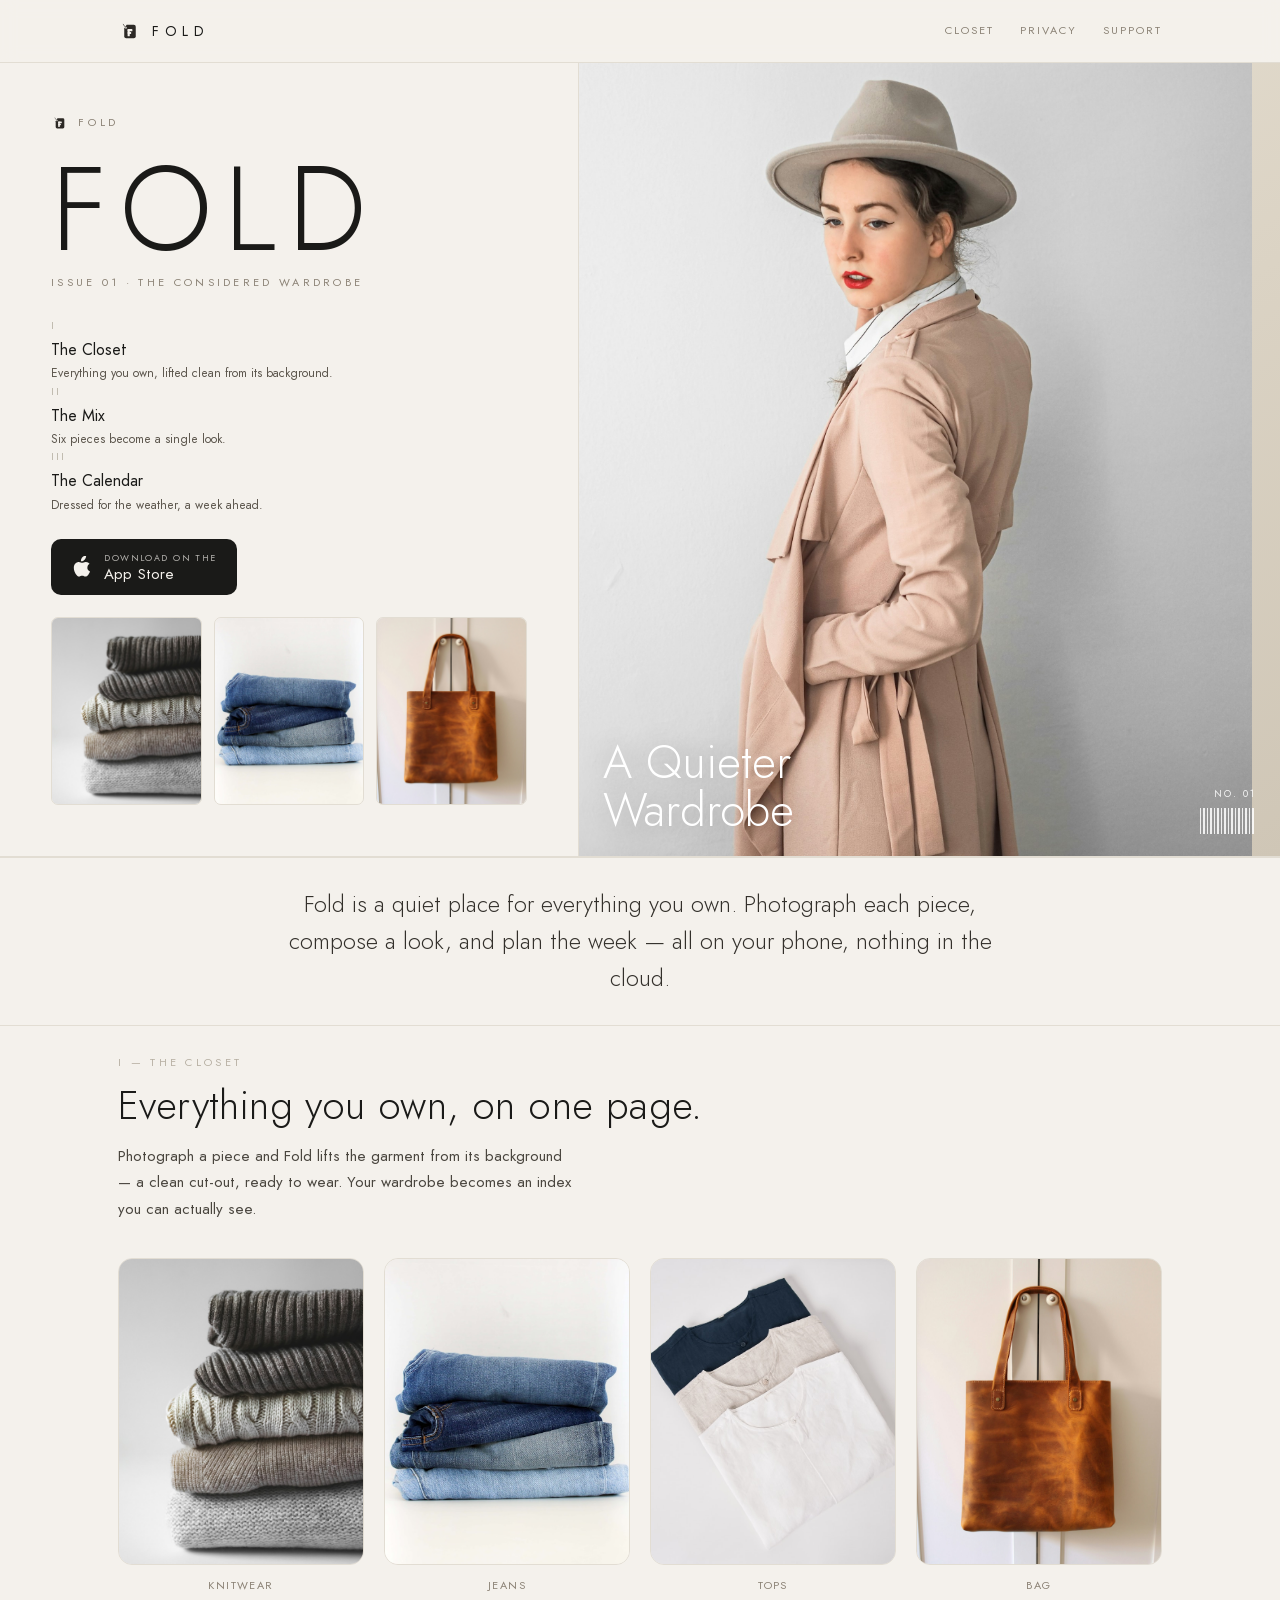
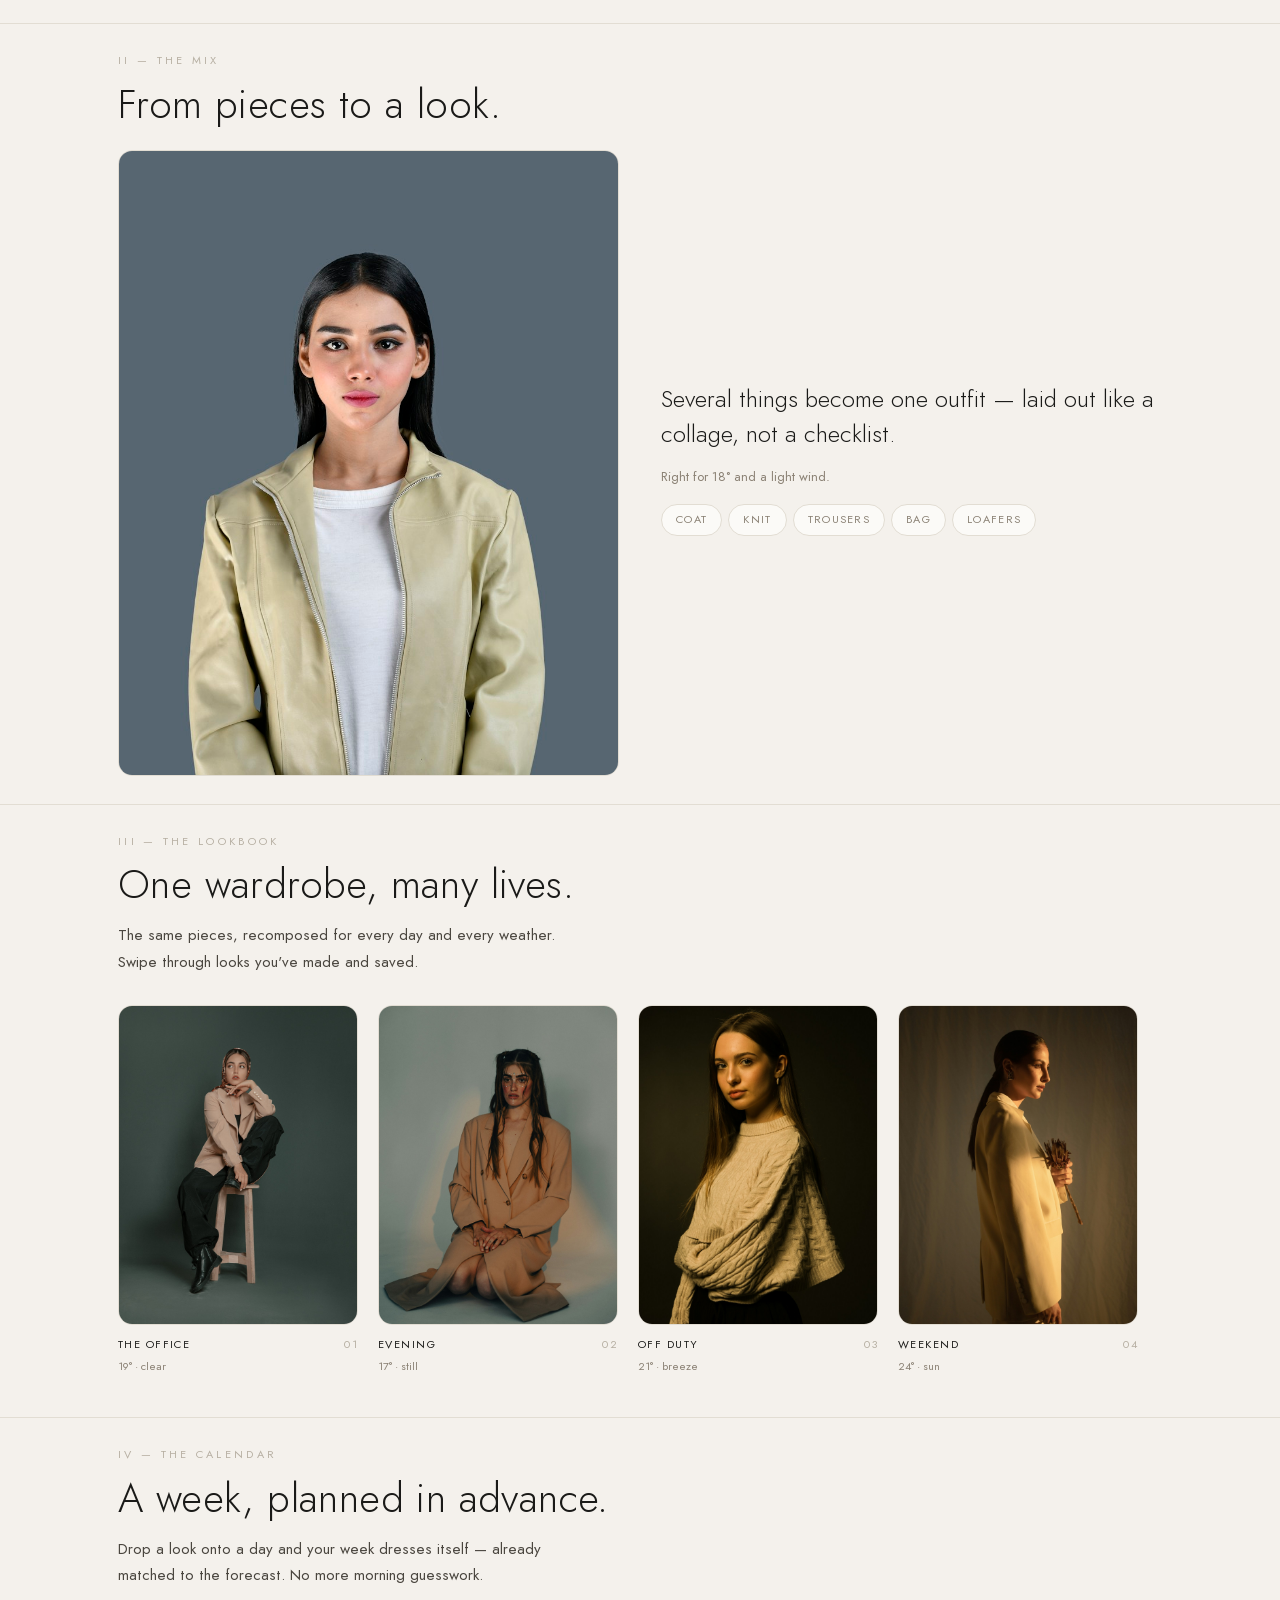
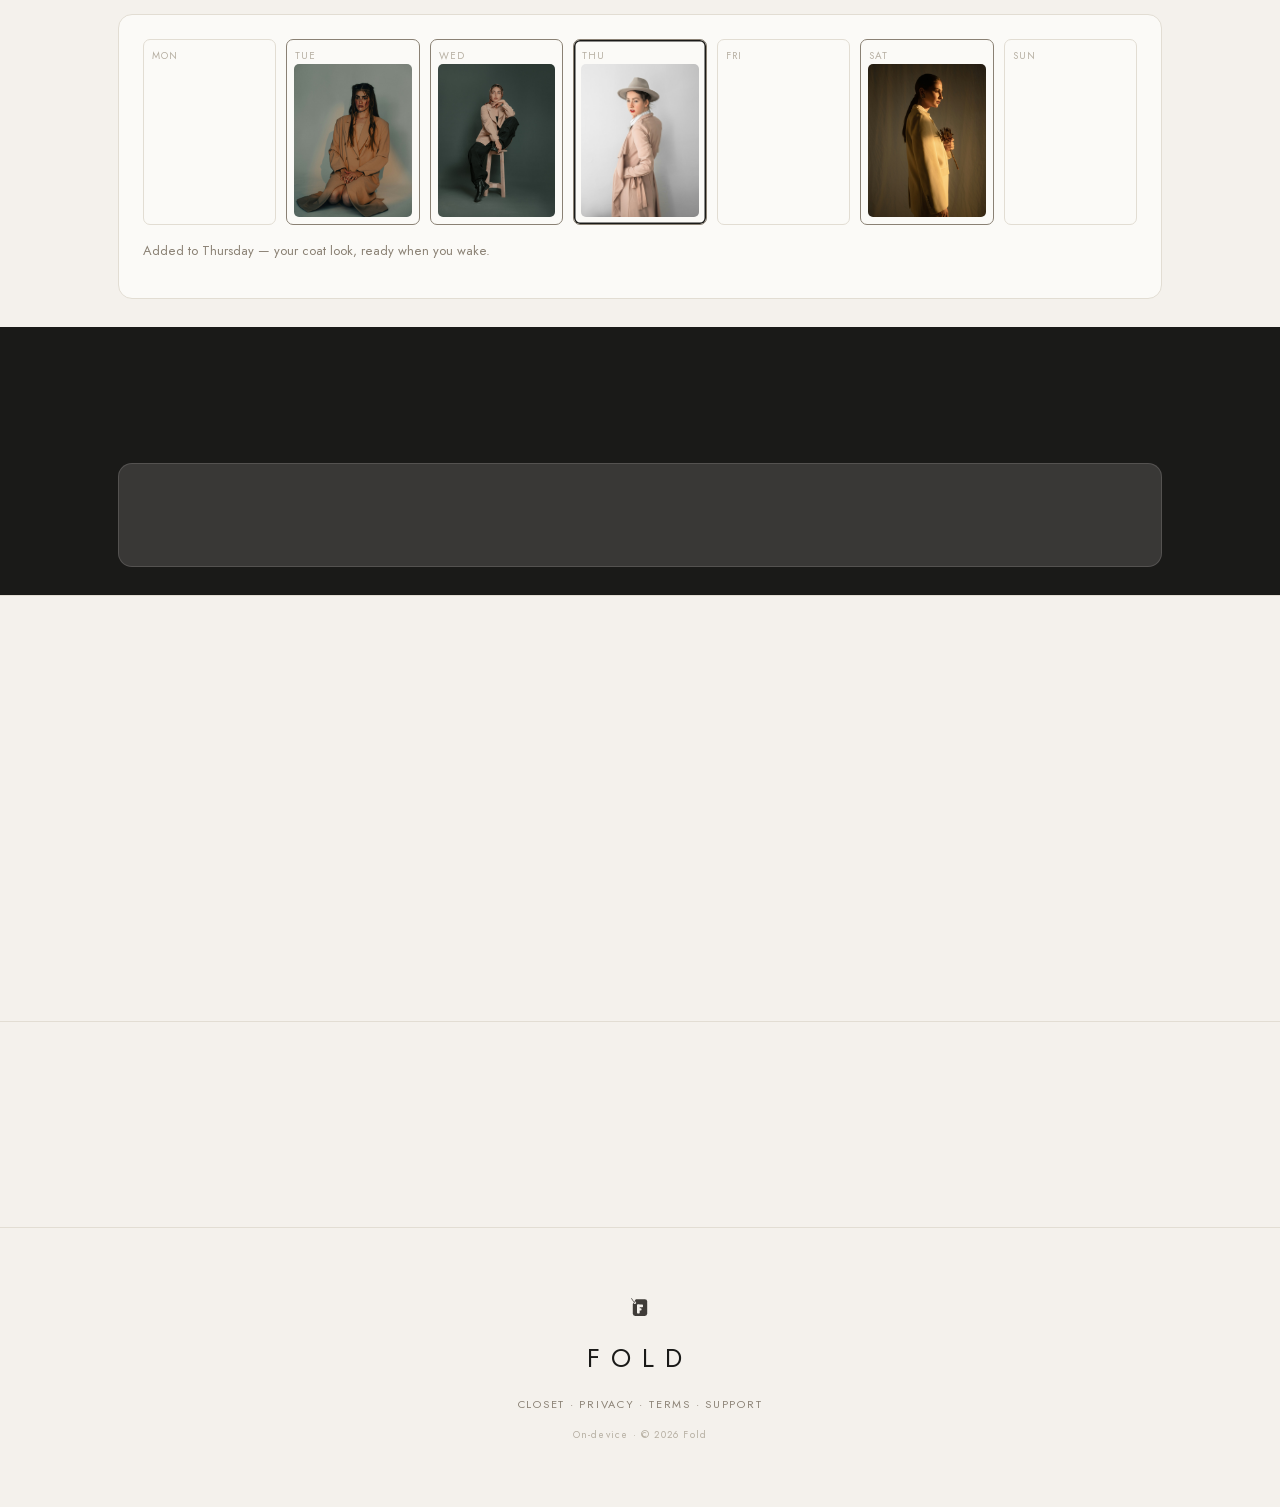
==== commit 50a7a181: "design: cohesive neutral studio imagery, uniform cards, even sizing - Replace imagery with a cohesiv" ====
--- a/index.html
+++ b/index.html
@@ -40,13 +40,13 @@
         <span><span class="sub">Download on the</span><span class="big">App Store</span></span>
       </a>
       <div class="strip">
-        <div class="cut"><img src="assets/img/closet/knit.jpg" alt="Knit"></div>
+        <div class="cut"><img src="assets/img/closet/knit.jpg" alt="Knitwear"></div>
         <div class="cut"><img src="assets/img/closet/jeans.jpg" alt="Jeans"></div>
-        <div class="cut"><img src="assets/img/closet/tote.jpg" alt="Bag"></div>
+        <div class="cut"><img src="assets/img/closet/bag.jpg" alt="Bag"></div>
       </div>
     </div>
     <div class="right">
-      <img id="hero-photo" src="assets/img/looks/hero-coat.jpg" alt="A considered Fold look">
+      <img id="hero-photo" src="assets/img/looks/hero.jpg" alt="A considered Fold look">
       <div class="ovl">
         <div class="headline">A Quieter<br>Wardrobe</div>
         <div class="mark"><span>No. 01</span><span class="barcode"></span></div>
@@ -69,11 +69,10 @@
     <h2 class="title rv d1">Everything you own, on one page.</h2>
     <p class="body rv d2">Photograph a piece and Fold lifts the garment from its background — a clean cut-out, ready to wear. Your wardrobe becomes an index you can actually see.</p>
     <div class="closet-grid">
-      <div class="it rv d1"><div class="tile"><img src="assets/img/closet/knit.jpg" alt="Knit"></div><div class="cap">Knit</div></div>
+      <div class="it rv d1"><div class="tile"><img src="assets/img/closet/knit.jpg" alt="Knitwear"></div><div class="cap">Knitwear</div></div>
       <div class="it rv d2"><div class="tile"><img src="assets/img/closet/jeans.jpg" alt="Jeans"></div><div class="cap">Jeans</div></div>
-      <div class="it rv d3"><div class="tile"><img src="assets/img/closet/denim.jpg" alt="Denim"></div><div class="cap">Denim</div></div>
-      <div class="it rv d4"><div class="tile"><img src="assets/img/closet/tops.jpg" alt="Folded tops"></div><div class="cap">Tops</div></div>
-      <div class="it rv d5"><div class="tile"><img src="assets/img/closet/tote.jpg" alt="Bag"></div><div class="cap">Bag</div></div>
+      <div class="it rv d3"><div class="tile"><img src="assets/img/closet/tops.jpg" alt="Folded tops"></div><div class="cap">Tops</div></div>
+      <div class="it rv d4"><div class="tile"><img src="assets/img/closet/bag.jpg" alt="Bag"></div><div class="cap">Bag</div></div>
     </div>
   </div>
 </section>
@@ -84,7 +83,7 @@
     <div class="roman rv">II — The Mix</div>
     <h2 class="title rv d1">From pieces to a look.</h2>
     <div class="mix-grid">
-      <div class="look rv d1"><img src="assets/img/looks/look-dress.jpg" alt="A composed look"></div>
+      <div class="look rv d1"><img src="assets/img/looks/mix.jpg" alt="A composed look"></div>
       <div>
         <p class="pull rv d2">Several things become one outfit — laid out like a collage, not a checklist.</p>
         <p class="note rv d3">Right for 18° and a light wind.</p>
@@ -103,10 +102,10 @@
     <h2 class="title rv d1">One wardrobe, many lives.</h2>
     <p class="body rv d2">The same pieces, recomposed for every day and every weather. Swipe through looks you've made and saved.</p>
     <div class="lookbook">
-      <div class="lk rv d1"><div class="frame"><img src="assets/img/looks/look-top.jpg" alt="The Office look"></div><div class="meta"><span>The Office</span><span class="no">01</span></div><div class="wx">19° · clear</div></div>
-      <div class="lk rv d2"><div class="frame"><img src="assets/img/looks/look-dress.jpg" alt="Evening look"></div><div class="meta"><span>Evening</span><span class="no">02</span></div><div class="wx">17° · still</div></div>
-      <div class="lk rv d3"><div class="frame"><img src="assets/img/looks/hero-coat.jpg" alt="The Rain look"></div><div class="meta"><span>The Rain</span><span class="no">03</span></div><div class="wx">14° · showers</div></div>
-      <div class="lk rv d4"><div class="frame"><img src="assets/img/looks/look-trousers.jpg" alt="Weekend look"></div><div class="meta"><span>Weekend</span><span class="no">04</span></div><div class="wx">24° · sun</div></div>
+      <div class="lk rv d1"><div class="frame"><img src="assets/img/looks/look-1.jpg" alt="The Office look"></div><div class="meta"><span>The Office</span><span class="no">01</span></div><div class="wx">19° · clear</div></div>
+      <div class="lk rv d2"><div class="frame"><img src="assets/img/looks/look-2.jpg" alt="Evening look"></div><div class="meta"><span>Evening</span><span class="no">02</span></div><div class="wx">17° · still</div></div>
+      <div class="lk rv d3"><div class="frame"><img src="assets/img/looks/look-3.jpg" alt="Off Duty look"></div><div class="meta"><span>Off Duty</span><span class="no">03</span></div><div class="wx">21° · breeze</div></div>
+      <div class="lk rv d4"><div class="frame"><img src="assets/img/looks/look-4.jpg" alt="Weekend look"></div><div class="meta"><span>Weekend</span><span class="no">04</span></div><div class="wx">24° · sun</div></div>
     </div>
   </div>
 </section>
@@ -120,11 +119,11 @@
     <div class="cal rv d3">
       <div class="wk">
         <div class="d">Mon</div>
-        <div class="d has">Tue<div class="thumb"><img src="assets/img/looks/look-dress.jpg" alt=""></div></div>
-        <div class="d has">Wed<div class="thumb"><img src="assets/img/looks/look-top.jpg" alt=""></div></div>
-        <div class="d today has">Thu<div class="thumb"><img src="assets/img/looks/hero-coat.jpg" alt=""></div></div>
+        <div class="d has">Tue<div class="thumb"><img src="assets/img/looks/look-2.jpg" alt=""></div></div>
+        <div class="d has">Wed<div class="thumb"><img src="assets/img/looks/look-1.jpg" alt=""></div></div>
+        <div class="d today has">Thu<div class="thumb"><img src="assets/img/looks/hero.jpg" alt=""></div></div>
         <div class="d">Fri</div>
-        <div class="d has">Sat<div class="thumb"><img src="assets/img/looks/look-trousers.jpg" alt=""></div></div>
+        <div class="d has">Sat<div class="thumb"><img src="assets/img/looks/look-4.jpg" alt=""></div></div>
         <div class="d">Sun</div>
       </div>
       <p class="note" style="margin-top:16px">Added to Thursday — your coat look, ready when you wake.</p>
--- a/assets/css/site.css
+++ b/assets/css/site.css
@@ -81,9 +81,9 @@
 .hero .contents .n{ font-size:10px; letter-spacing:.2em; color:var(--faint); }
 .hero .contents .h{ font-size:16px; color:var(--ink); margin:3px 0 2px; }
 .hero .contents .d{ font-size:12px; color:#5b554c; }
-.hero .strip{ margin-top:auto; padding-top:22px; display:flex; gap:14px; }
-.hero .strip .cut{ flex:1; aspect-ratio:3/4; display:flex; align-items:center; justify-content:center; overflow:hidden; }
-.hero .strip .cut img{ width:100%; height:100%; object-fit:contain; mix-blend-mode:multiply; }
+.hero .strip{ margin-top:auto; padding-top:22px; display:flex; gap:12px; }
+.hero .strip .cut{ flex:1; aspect-ratio:4/5; background:#fff; border:1px solid var(--hair); border-radius:var(--r-sm); overflow:hidden; }
+.hero .strip .cut img{ width:100%; height:100%; object-fit:cover; }
 .hero .right{ position:relative; overflow:hidden; background:linear-gradient(150deg,#e7e0d2,#cfc6b6); }
 .hero .right img{ position:absolute; inset:-4%; width:108%; height:108%; object-fit:cover; }
 .hero .right .ovl{ position:absolute; left:24px; right:24px; bottom:22px; display:flex; align-items:flex-end; justify-content:space-between; }
@@ -102,15 +102,15 @@
 .standfirst .wrap{ max-width:760px; }
 .standfirst p{ font-size:clamp(18px,2.6vw,23px); font-weight:300; line-height:1.6; color:#33302b; margin:0; }
 
-/* ===== Closet — floating cut-outs (white-bg images, multiply blend) ===== */
-.closet-grid{ display:grid; grid-template-columns:repeat(5,1fr); gap:16px; margin-top:36px; align-items:end; }
+/* ===== Closet — uniform product cards ===== */
+.closet-grid{ display:grid; grid-template-columns:repeat(4,1fr); gap:20px; margin-top:36px; }
 .closet-grid .it{ text-align:center; }
-.closet-grid .tile{ aspect-ratio:3/4; display:flex; align-items:center; justify-content:center; overflow:hidden;
-  transition:transform .7s var(--ease); }
-.closet-grid .tile img{ width:100%; height:100%; object-fit:contain; mix-blend-mode:multiply; }
-.closet-grid .it:hover .tile{ transform:translateY(-8px); }
+.closet-grid .tile{ aspect-ratio:4/5; background:#fff; border:1px solid var(--hair); border-radius:var(--r-md); overflow:hidden;
+  transition:transform .7s var(--ease), box-shadow .7s var(--ease); }
+.closet-grid .tile img{ width:100%; height:100%; object-fit:cover; }
+.closet-grid .it:hover .tile{ transform:translateY(-6px); box-shadow:0 18px 36px -20px rgba(26,26,24,.4); }
 .closet-grid .cap{ font-size:11px; letter-spacing:.13em; text-transform:uppercase; color:var(--muted); margin-top:12px; }
-@media (max-width:720px){ .closet-grid{ grid-template-columns:repeat(3,1fr); } }
+@media (max-width:720px){ .closet-grid{ grid-template-columns:repeat(2,1fr); } }
 
 /* ===== Mix ===== */
 .mix-grid{ display:grid; grid-template-columns:1fr 1fr; gap:42px; align-items:center; margin-top:24px; }
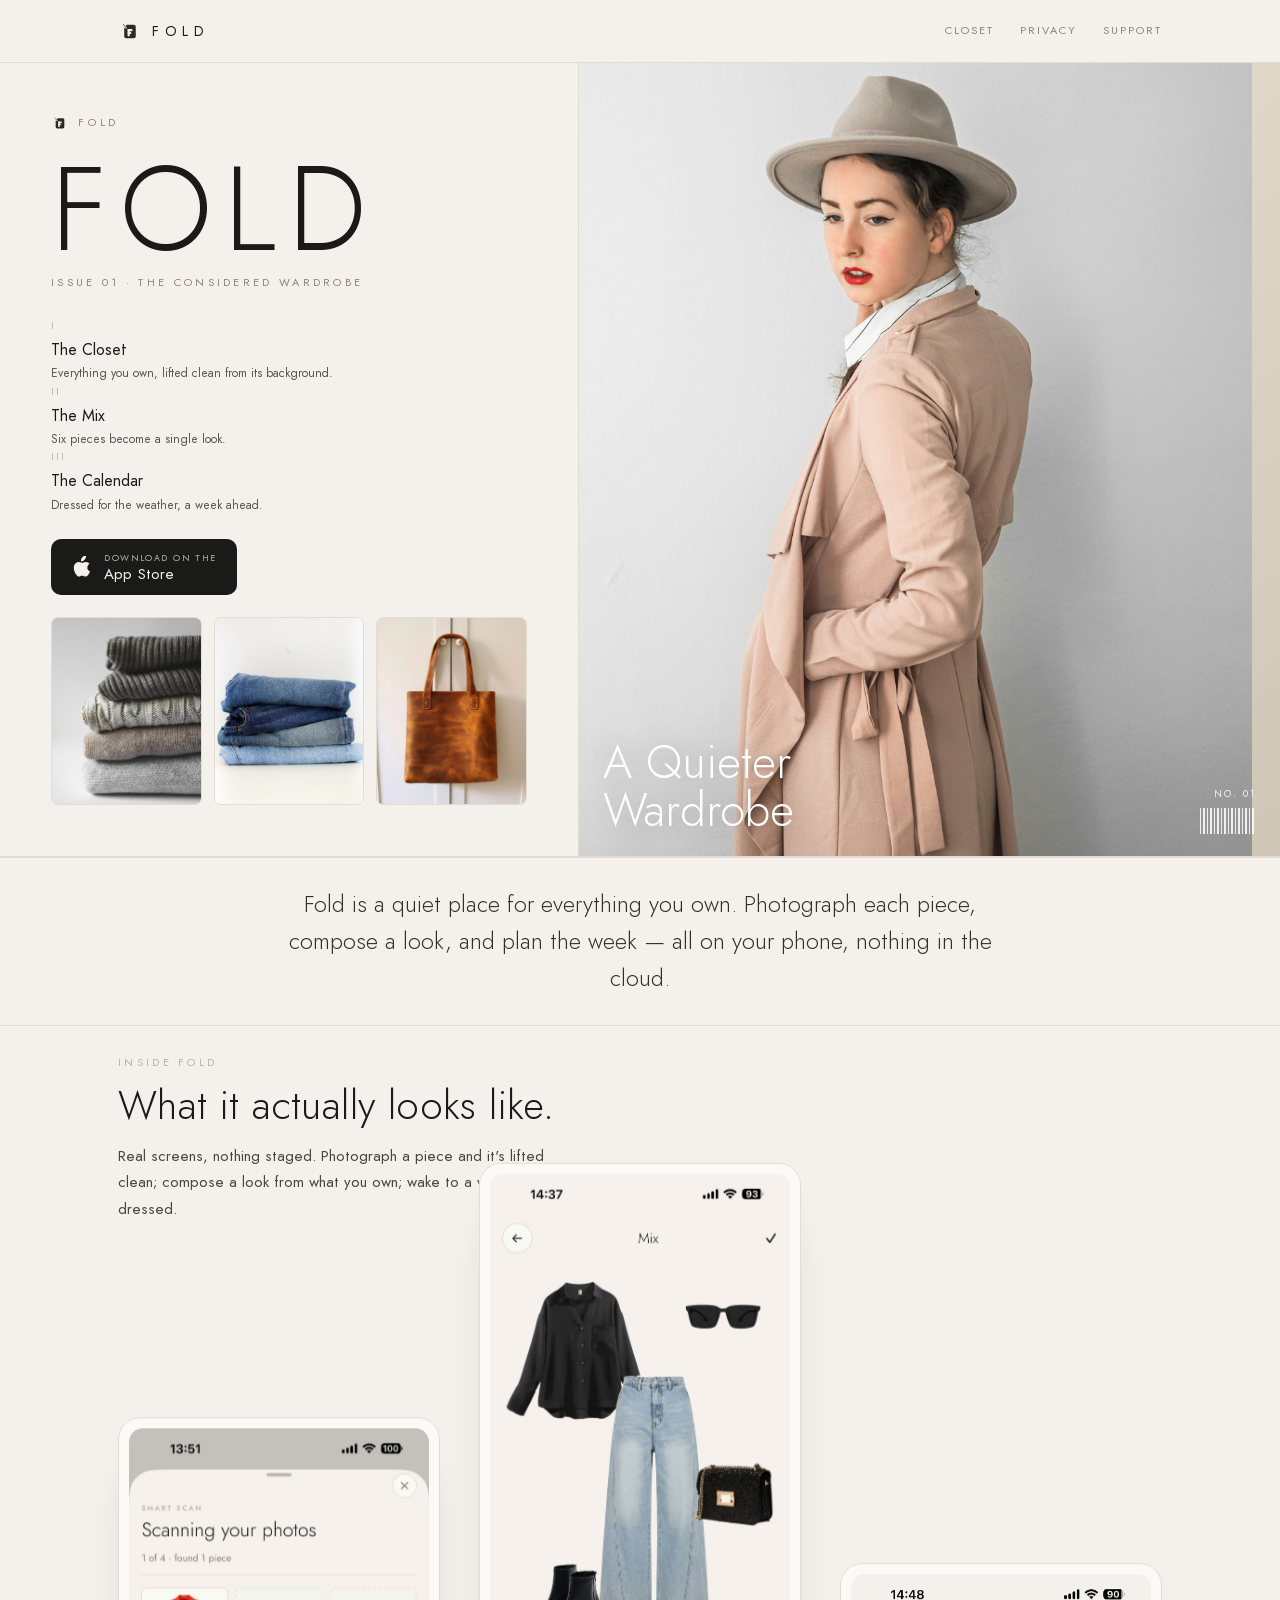
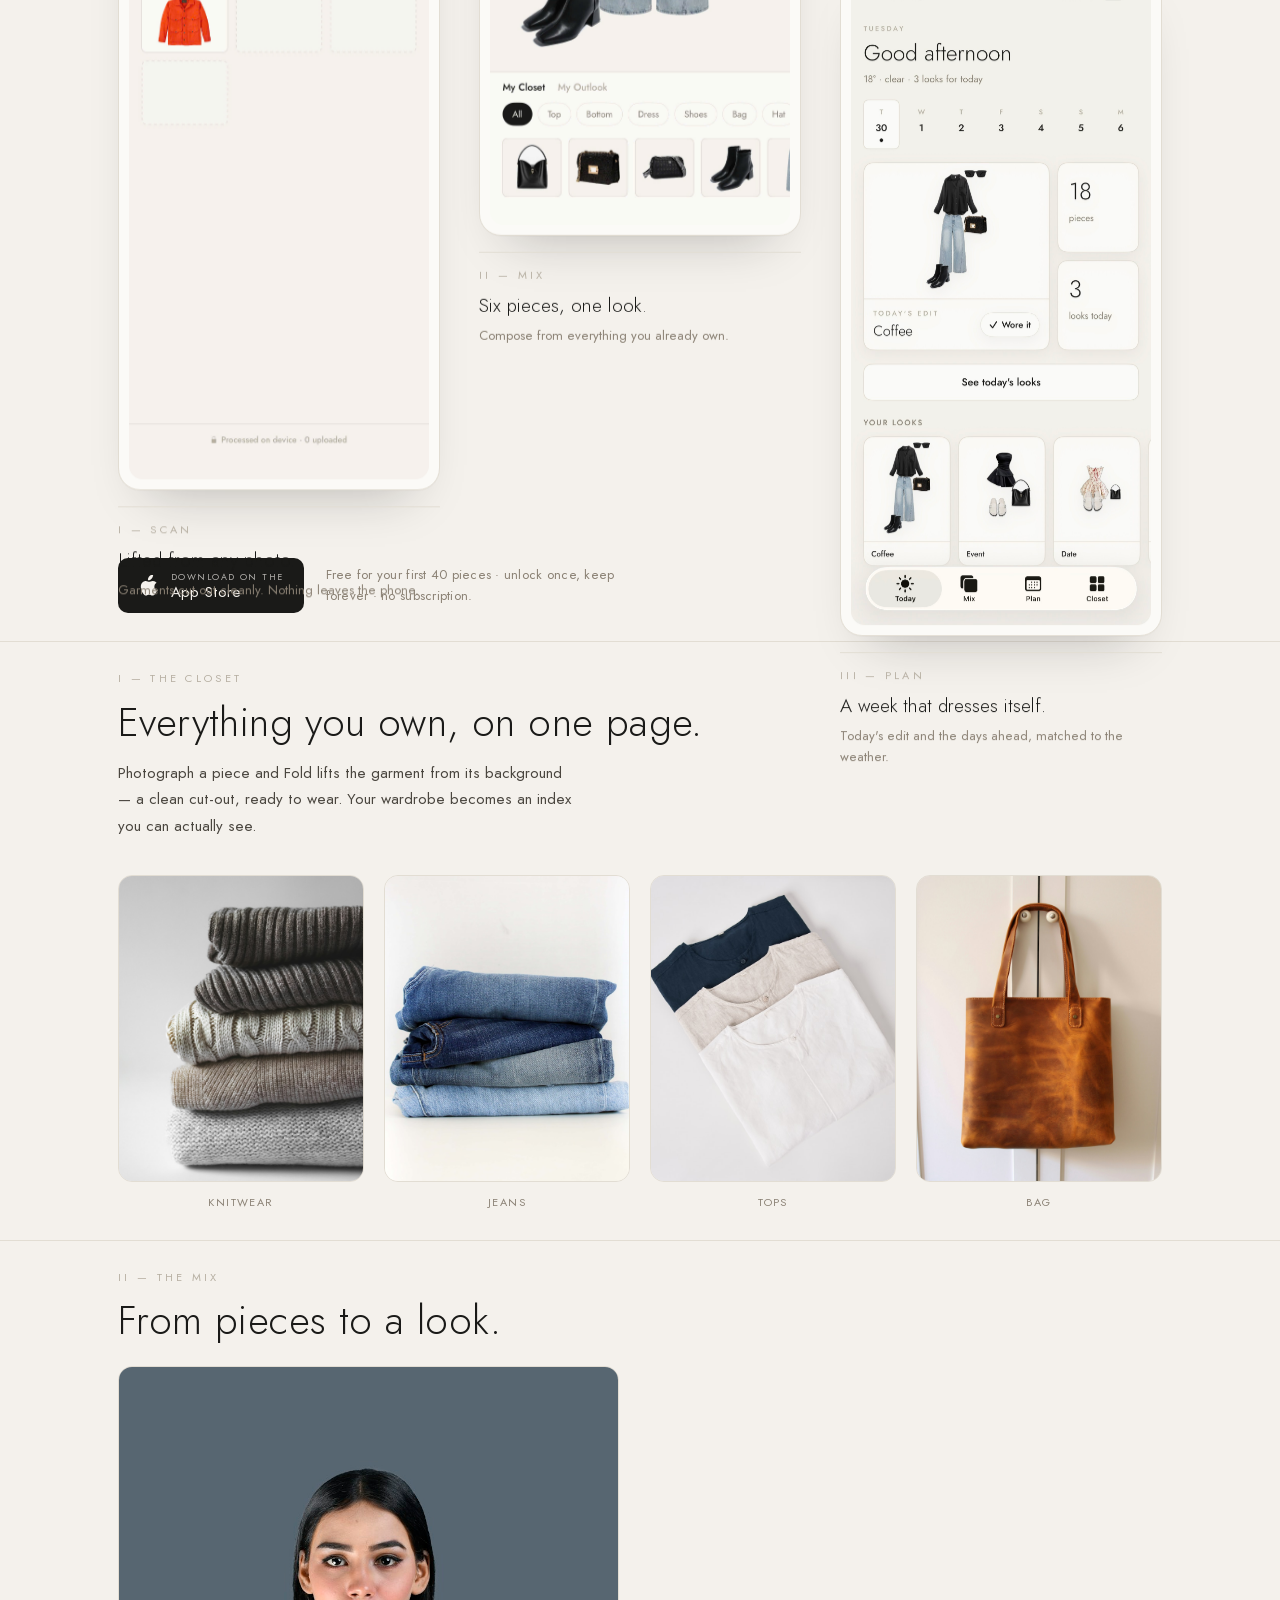
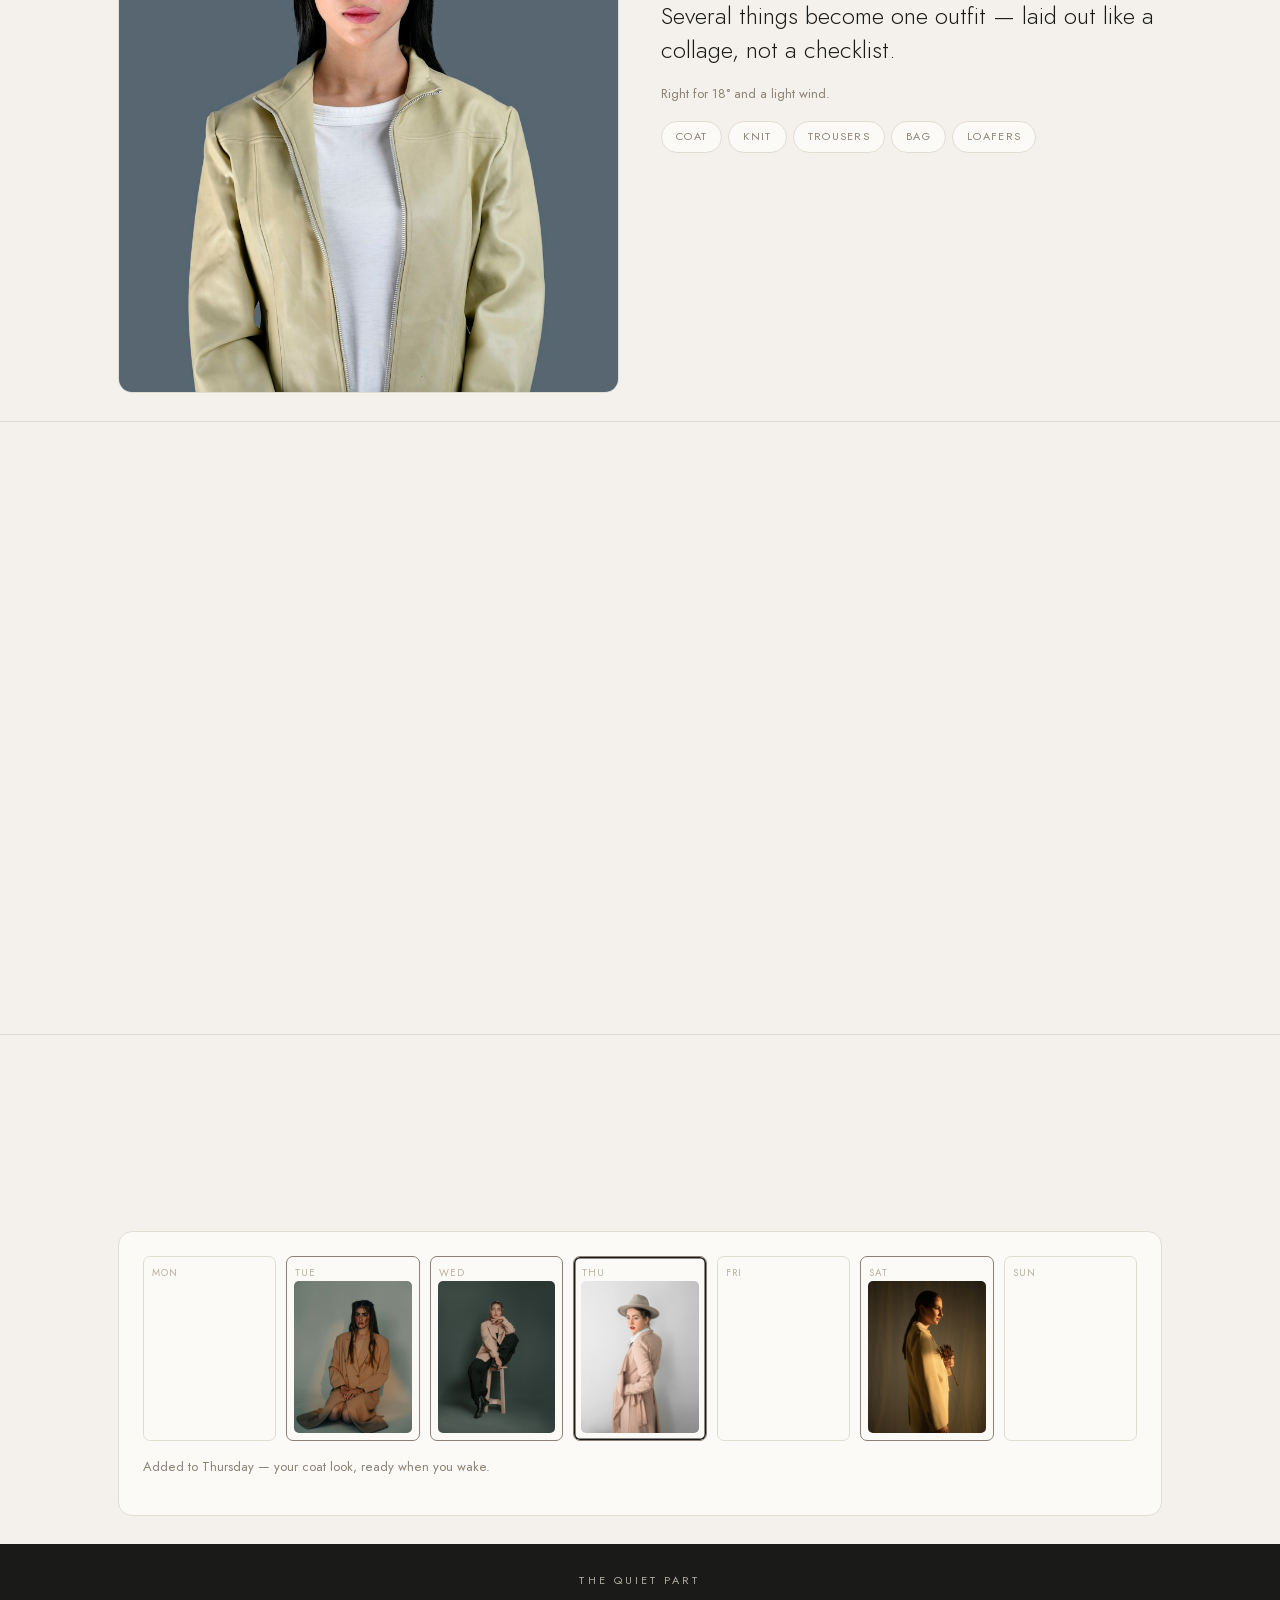
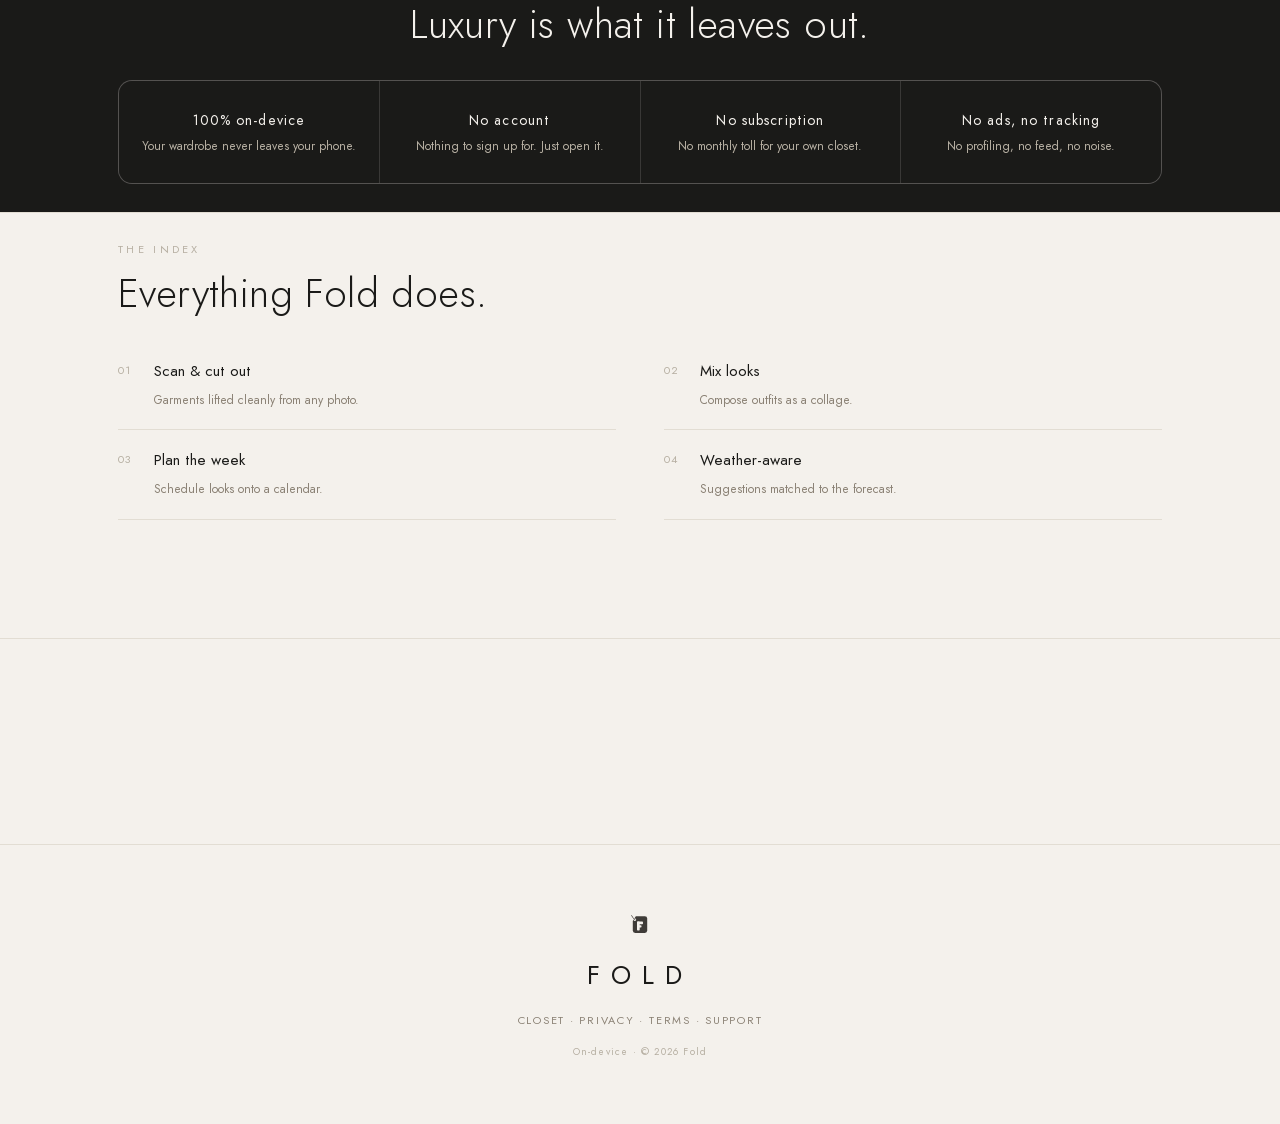
==== commit 19e29ba9: "feat: Inside Fold section — real screenshots with parallax + mid-page CTA" ====
--- a/index.html
+++ b/index.html
@@ -59,6 +59,36 @@
 <section class="section standfirst">
   <div class="wrap">
     <p class="rv">Fold is a quiet place for everything you own. Photograph each piece, compose a look, and plan the week — all on your phone, nothing in the cloud.</p>
+  </div>
+</section>
+
+<!-- Inside Fold — real screenshots -->
+<section class="section inside">
+  <div class="wrap">
+    <div class="roman rv">Inside Fold</div>
+    <h2 class="title rv d1">What it actually looks like.</h2>
+    <p class="body rv d2">Real screens, nothing staged. Photograph a piece and it's lifted clean; compose a look from what you own; wake to a week already dressed.</p>
+    <div class="plates">
+      <div class="col" data-px="0.06">
+        <figure class="shot"><img src="assets/img/screens/scan.jpg" alt="Fold — Smart Scan, processed on device"></figure>
+        <figcaption class="cap"><div class="n">I — Scan</div><div class="h">Lifted from any photo.</div><div class="d">Garments cut out cleanly. Nothing leaves the phone.</div></figcaption>
+      </div>
+      <div class="col mid" data-px="-0.05">
+        <figure class="shot"><img src="assets/img/screens/mix.jpg" alt="Fold — Mix, composing an outfit"></figure>
+        <figcaption class="cap"><div class="n">II — Mix</div><div class="h">Six pieces, one look.</div><div class="d">Compose from everything you already own.</div></figcaption>
+      </div>
+      <div class="col" data-px="0.09">
+        <figure class="shot"><img src="assets/img/screens/today.jpg" alt="Fold — Today, the week ahead"></figure>
+        <figcaption class="cap"><div class="n">III — Plan</div><div class="h">A week that dresses itself.</div><div class="d">Today's edit and the days ahead, matched to the weather.</div></figcaption>
+      </div>
+    </div>
+    <div class="cta-row rv">
+      <a class="appcta" href="https://apps.apple.com/app/id6779275954" target="_blank" rel="noopener">
+        <svg viewBox="0 0 384 512" aria-hidden="true"><path d="M318.7 268c-.2-36.7 16.4-64.4 50-84.8-18.8-26.9-47.2-41.7-84.7-44.6-35.5-2.8-74.3 20.7-88.5 20.7-15 0-49.4-19.7-76.4-19.7C63.3 141 1.5 184.6 1.5 273.5q0 39.3 14.4 81.2c12.8 36.7 59 126.7 107.2 125.2 25.2-.6 43-17.9 75.8-17.9 31.8 0 48.3 17.9 76.4 17.9 48.6-.7 90.4-82.5 102.6-119.3-65.2-30.7-61.7-90-61.2-92.6zM256.6 79c34.9-41.4 31.8-79.1 30.8-92.7-30.9 1.8-66.6 21.1-87 44.8-22.5 25.7-35.7 57.5-32.9 91.5 33.4 2.6 64-14.6 89.1-43.6z"/></svg>
+        <span><span class="sub">Download on the</span><span class="big">App Store</span></span>
+      </a>
+      <span class="aside">Free for your first 40 pieces · unlock once, keep forever · no subscription.</span>
+    </div>
   </div>
 </section>
 
--- a/assets/css/site.css
+++ b/assets/css/site.css
@@ -195,3 +195,22 @@
 .hero .left .appcta{ align-self:flex-start; margin-top:24px; }
 .download{ text-align:center; }
 .download .title{ margin:10px 0 22px; }
+
+/* ===== Inside Fold — real screenshot plates ===== */
+.inside .plates{ display:grid; grid-template-columns:repeat(3,1fr); gap:clamp(20px,3vw,44px);
+  align-items:start; margin-top:clamp(28px,4vw,48px); }
+.inside .col{ will-change:transform; }
+.inside .col.mid{ margin-top:56px; }
+.inside .shot{ background:var(--card); border:1px solid var(--hair); border-radius:22px; padding:10px;
+  overflow:hidden; margin:0; box-shadow:0 1px 0 rgba(0,0,0,.02), 0 30px 50px -30px rgba(26,26,24,.28); }
+.inside .shot img{ width:100%; border-radius:14px; }
+.inside .cap{ margin-top:16px; padding-top:14px; border-top:1px solid var(--hair); }
+.inside .cap .n{ font-size:11px; letter-spacing:.3em; text-transform:uppercase; color:var(--faint); }
+.inside .cap .h{ font-weight:300; font-size:19px; margin:6px 0 5px; }
+.inside .cap .d{ font-size:13px; line-height:1.6; color:var(--muted); }
+.inside .cta-row{ display:flex; align-items:center; gap:22px; flex-wrap:wrap; margin-top:clamp(30px,4vw,48px); }
+.inside .cta-row .aside{ font-size:13px; color:var(--muted); letter-spacing:.02em; max-width:38ch; }
+@media (max-width:820px){
+  .inside .plates{ grid-template-columns:1fr; max-width:420px; margin-left:auto; margin-right:auto; }
+  .inside .col.mid{ margin-top:0; }
+}
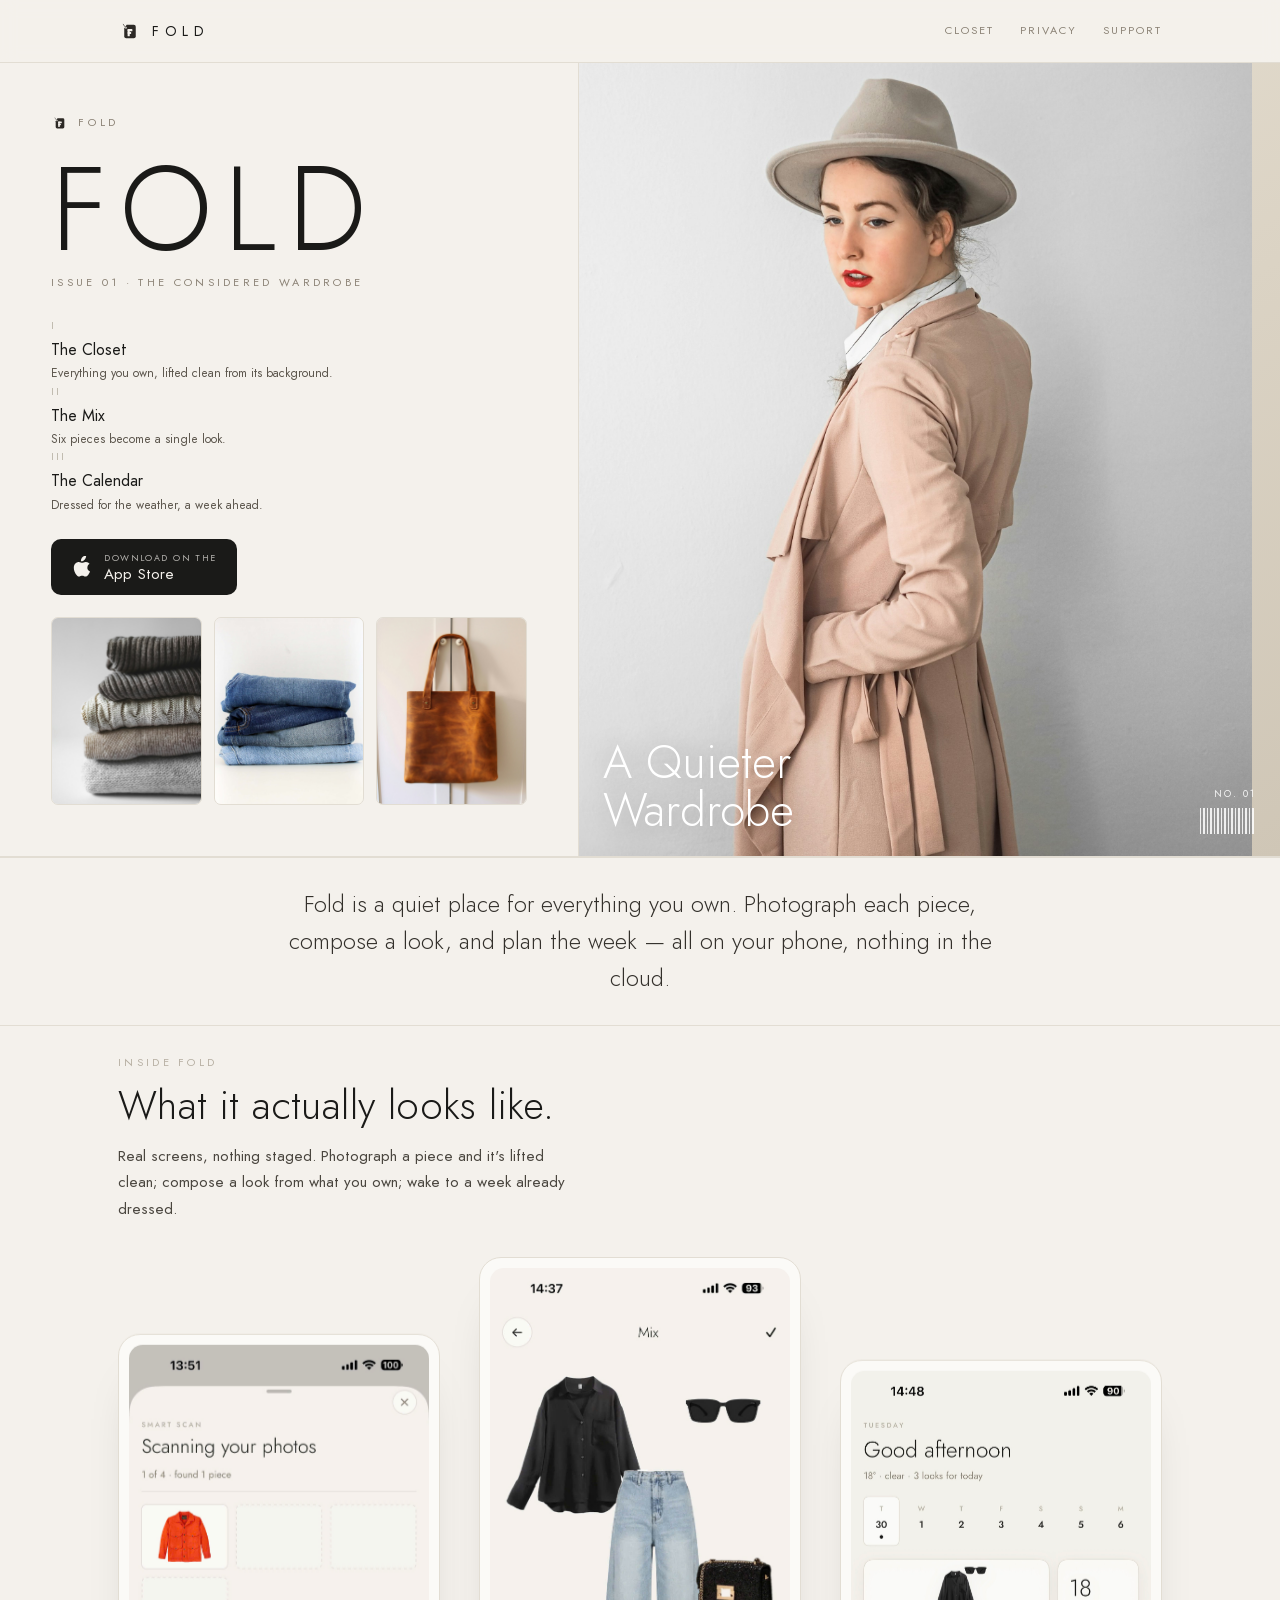
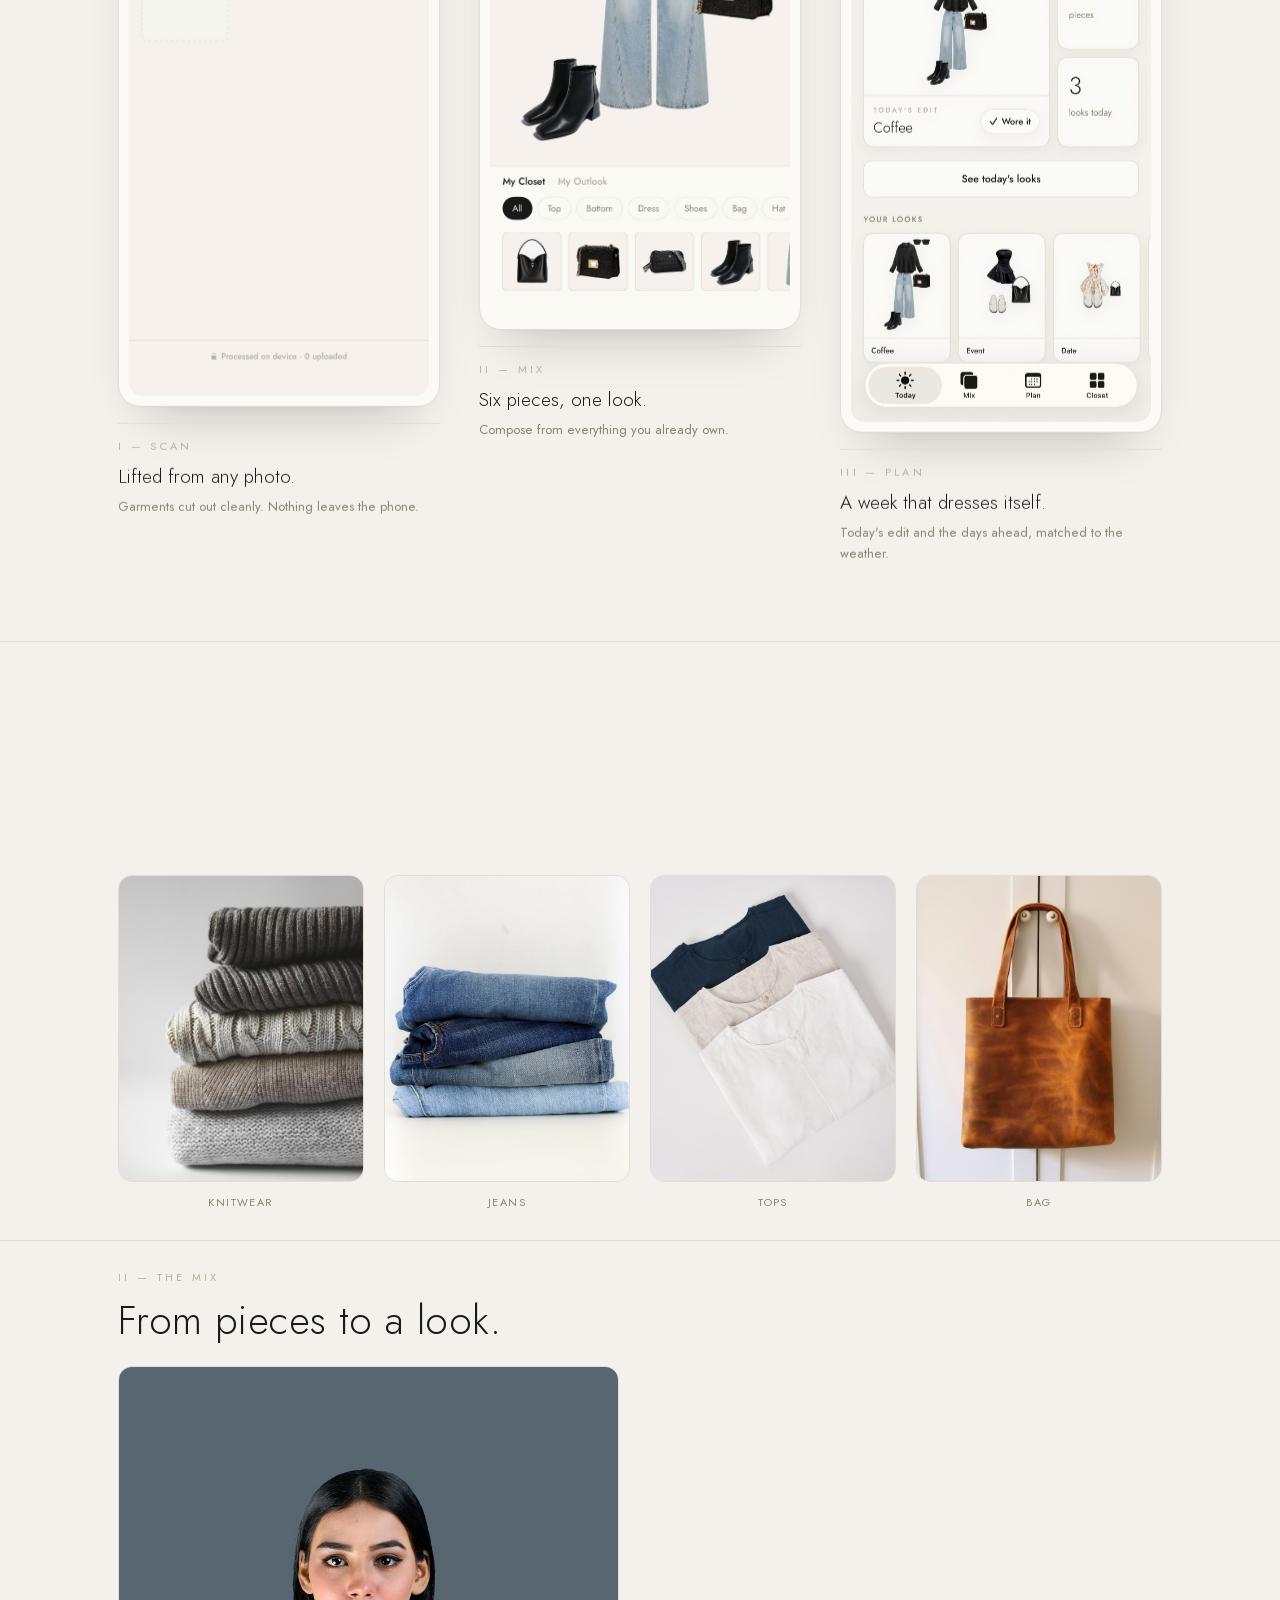
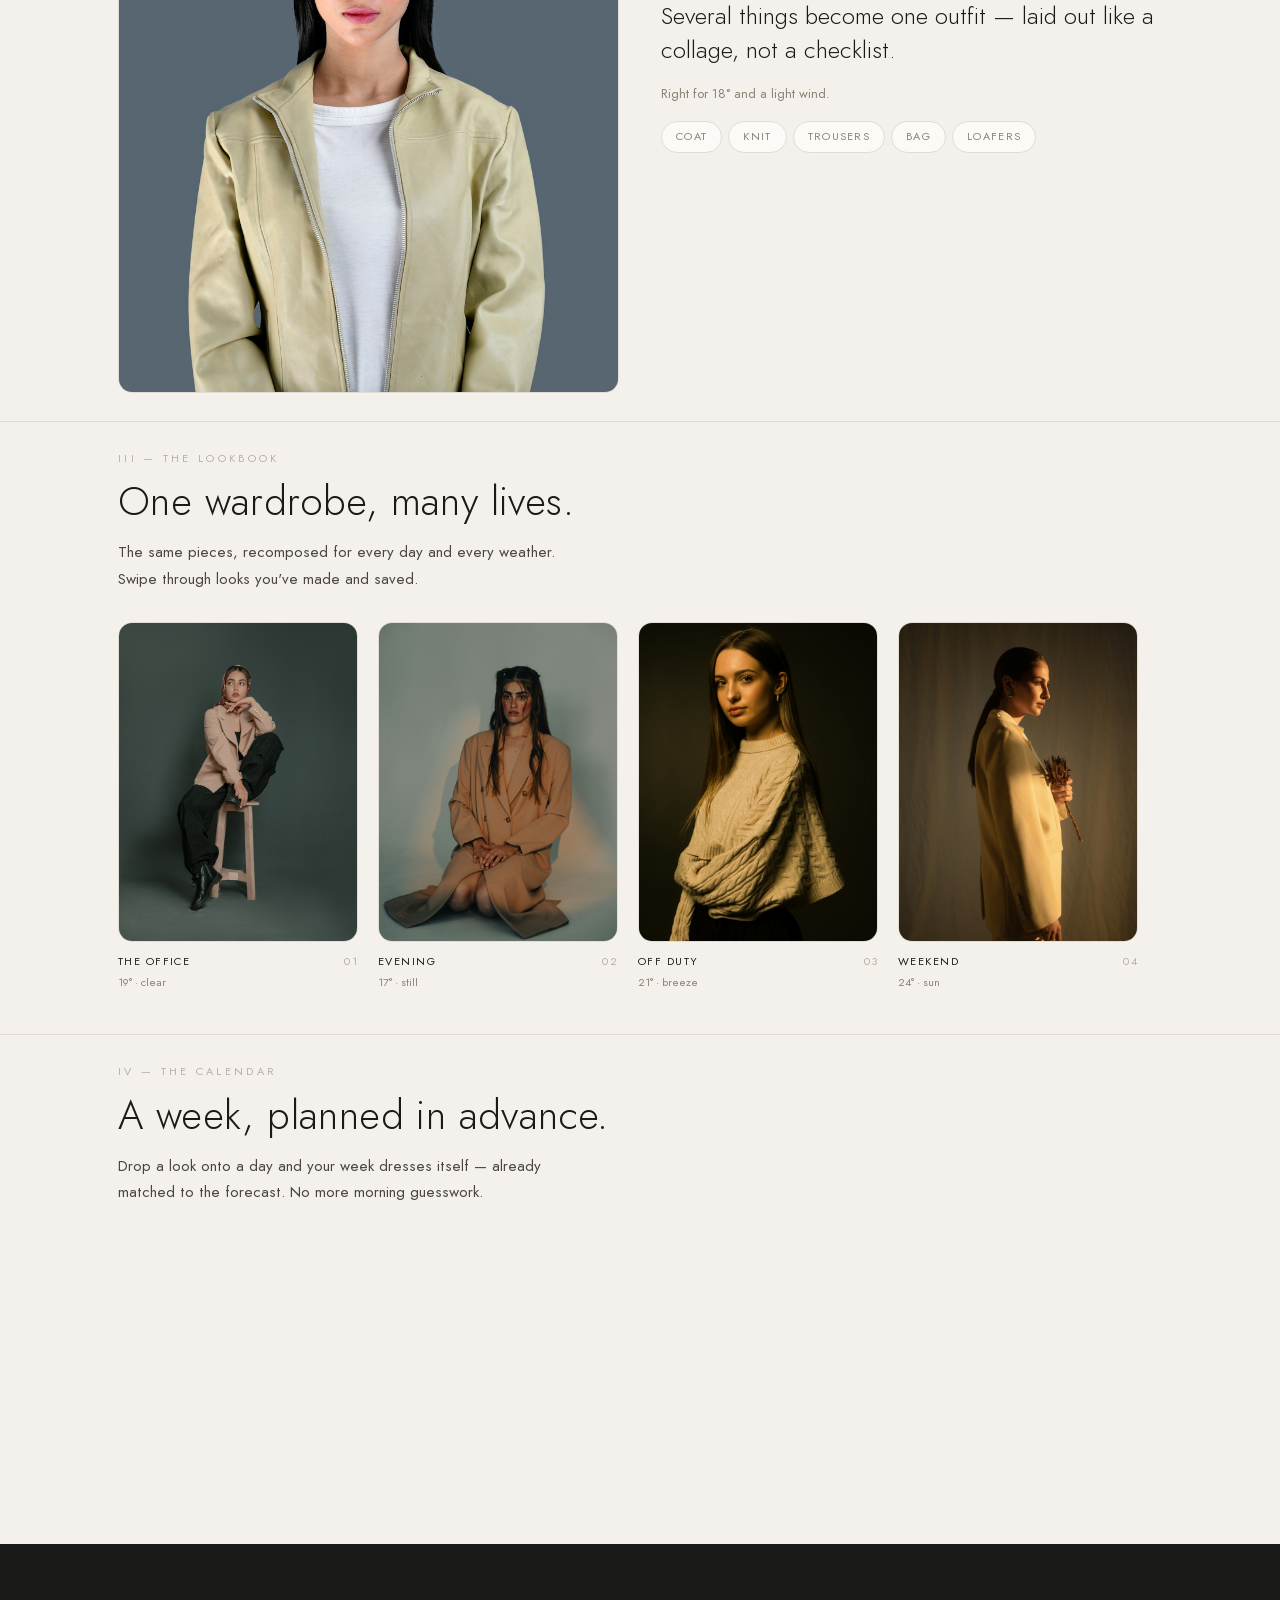
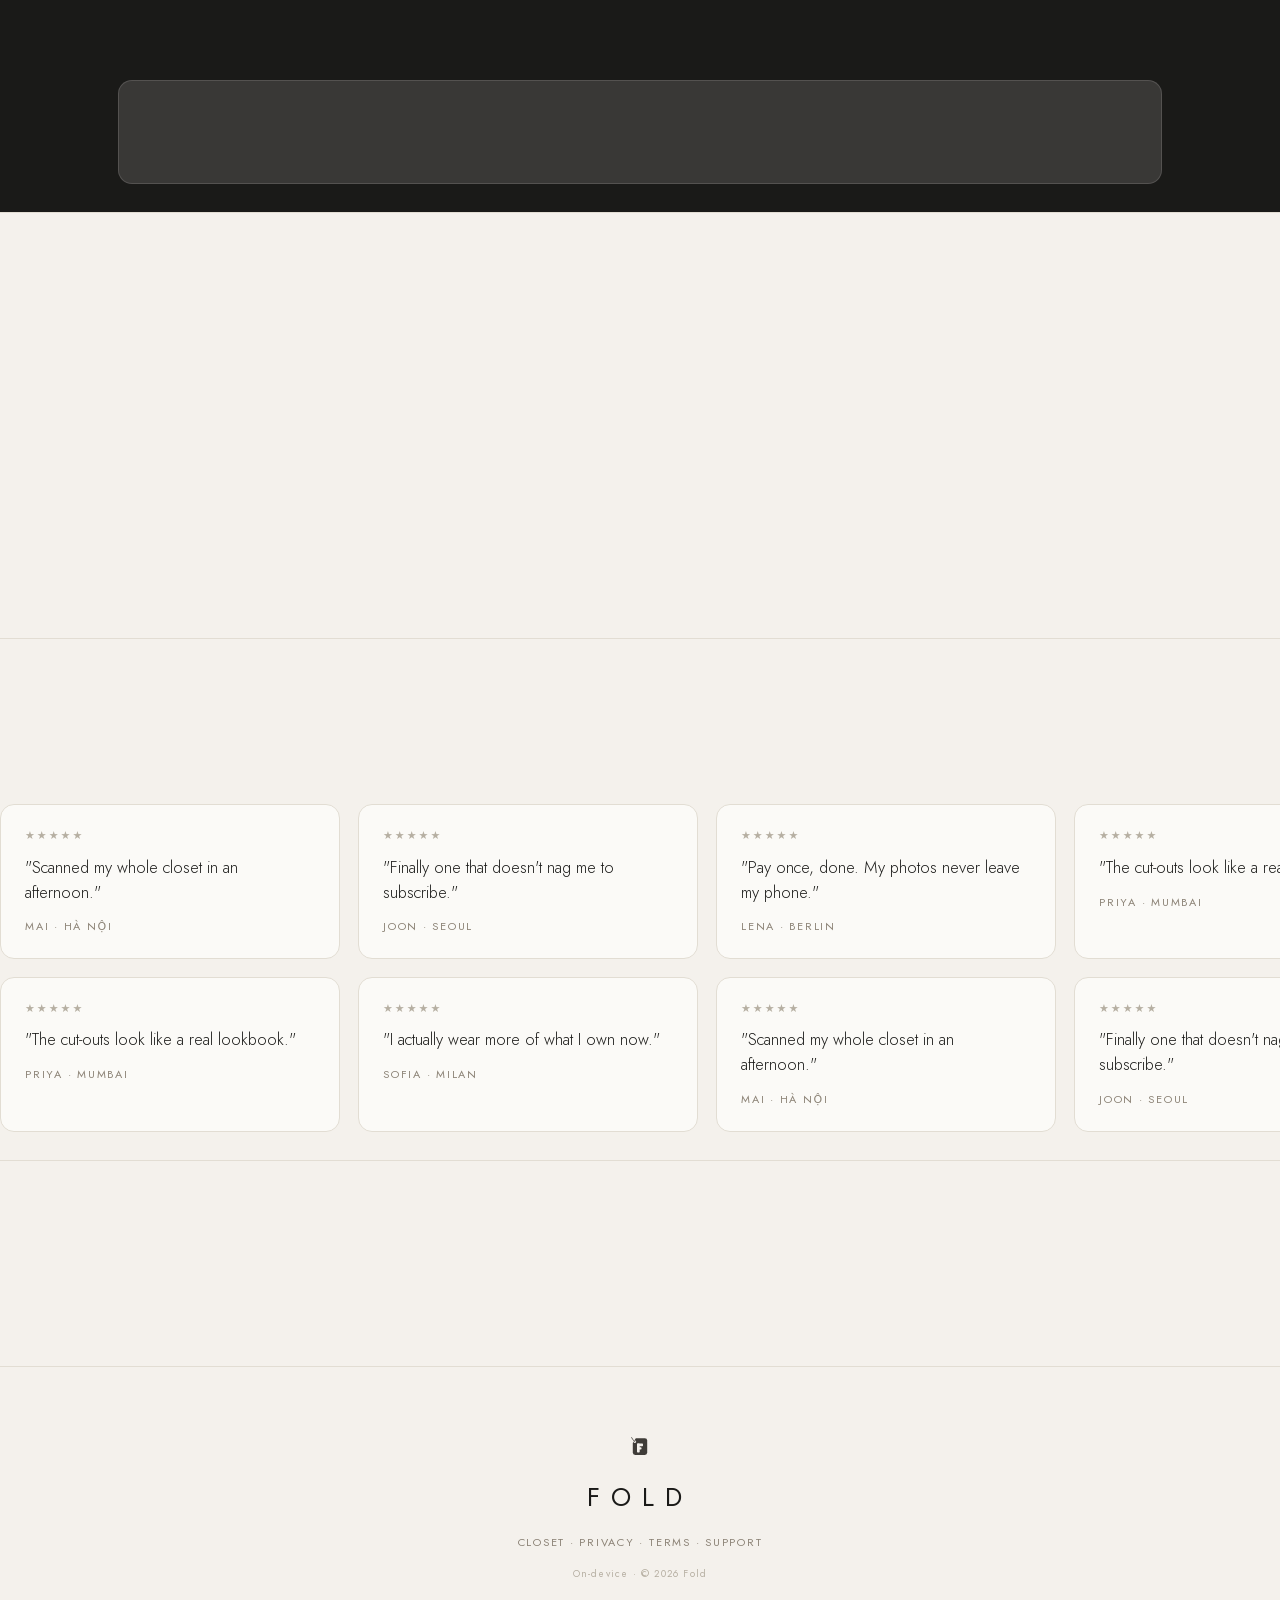
==== commit 4f18f0bd: "feat: The Word section — TestFlight reviews as an opposing marquee" ====
--- a/index.html
+++ b/index.html
@@ -191,6 +191,45 @@
   </div>
 </section>
 
+<!-- The Word — TestFlight reviews -->
+<section class="section word">
+  <div class="wrap">
+    <div class="head-row">
+      <div>
+        <div class="roman rv">The Word</div>
+        <h2 class="title rv d1">From the early closet.</h2>
+      </div>
+      <div class="stars rv d2">★★★★★<span class="meta">From our TestFlight community</span></div>
+    </div>
+  </div>
+  <div class="marq">
+    <div class="track">
+      <div class="mcard"><div class="mk">★★★★★</div><blockquote>"Scanned my whole closet in an afternoon."</blockquote><div class="who">Mai · Hà Nội</div></div>
+      <div class="mcard"><div class="mk">★★★★★</div><blockquote>"Finally one that doesn't nag me to subscribe."</blockquote><div class="who">Joon · Seoul</div></div>
+      <div class="mcard"><div class="mk">★★★★★</div><blockquote>"Pay once, done. My photos never leave my phone."</blockquote><div class="who">Lena · Berlin</div></div>
+      <div class="mcard"><div class="mk">★★★★★</div><blockquote>"The cut-outs look like a real lookbook."</blockquote><div class="who">Priya · Mumbai</div></div>
+      <div class="mcard"><div class="mk">★★★★★</div><blockquote>"I actually wear more of what I own now."</blockquote><div class="who">Sofia · Milan</div></div>
+      <div class="mcard dup" aria-hidden="true"><div class="mk">★★★★★</div><blockquote>"Scanned my whole closet in an afternoon."</blockquote><div class="who">Mai · Hà Nội</div></div>
+      <div class="mcard dup" aria-hidden="true"><div class="mk">★★★★★</div><blockquote>"Finally one that doesn't nag me to subscribe."</blockquote><div class="who">Joon · Seoul</div></div>
+      <div class="mcard dup" aria-hidden="true"><div class="mk">★★★★★</div><blockquote>"Pay once, done. My photos never leave my phone."</blockquote><div class="who">Lena · Berlin</div></div>
+      <div class="mcard dup" aria-hidden="true"><div class="mk">★★★★★</div><blockquote>"The cut-outs look like a real lookbook."</blockquote><div class="who">Priya · Mumbai</div></div>
+      <div class="mcard dup" aria-hidden="true"><div class="mk">★★★★★</div><blockquote>"I actually wear more of what I own now."</blockquote><div class="who">Sofia · Milan</div></div>
+    </div>
+    <div class="track rev" aria-hidden="true">
+      <div class="mcard"><div class="mk">★★★★★</div><blockquote>"The cut-outs look like a real lookbook."</blockquote><div class="who">Priya · Mumbai</div></div>
+      <div class="mcard"><div class="mk">★★★★★</div><blockquote>"I actually wear more of what I own now."</blockquote><div class="who">Sofia · Milan</div></div>
+      <div class="mcard"><div class="mk">★★★★★</div><blockquote>"Scanned my whole closet in an afternoon."</blockquote><div class="who">Mai · Hà Nội</div></div>
+      <div class="mcard"><div class="mk">★★★★★</div><blockquote>"Finally one that doesn't nag me to subscribe."</blockquote><div class="who">Joon · Seoul</div></div>
+      <div class="mcard"><div class="mk">★★★★★</div><blockquote>"Pay once, done. My photos never leave my phone."</blockquote><div class="who">Lena · Berlin</div></div>
+      <div class="mcard"><div class="mk">★★★★★</div><blockquote>"The cut-outs look like a real lookbook."</blockquote><div class="who">Priya · Mumbai</div></div>
+      <div class="mcard"><div class="mk">★★★★★</div><blockquote>"I actually wear more of what I own now."</blockquote><div class="who">Sofia · Milan</div></div>
+      <div class="mcard"><div class="mk">★★★★★</div><blockquote>"Scanned my whole closet in an afternoon."</blockquote><div class="who">Mai · Hà Nội</div></div>
+      <div class="mcard"><div class="mk">★★★★★</div><blockquote>"Finally one that doesn't nag me to subscribe."</blockquote><div class="who">Joon · Seoul</div></div>
+      <div class="mcard"><div class="mk">★★★★★</div><blockquote>"Pay once, done. My photos never leave my phone."</blockquote><div class="who">Lena · Berlin</div></div>
+    </div>
+  </div>
+</section>
+
 <!-- Get Fold -->
 <section class="section download">
   <div class="wrap">
--- a/assets/css/site.css
+++ b/assets/css/site.css
@@ -214,3 +214,25 @@
   .inside .plates{ grid-template-columns:1fr; max-width:420px; margin-left:auto; margin-right:auto; }
   .inside .col.mid{ margin-top:0; }
 }
+
+/* ===== The Word — TestFlight reviews (marquee) ===== */
+.word .head-row{ display:flex; align-items:baseline; justify-content:space-between; flex-wrap:wrap; gap:12px; }
+.word .stars{ font-size:14px; letter-spacing:2px; color:var(--ink); }
+.word .stars .meta{ font-size:12px; letter-spacing:.16em; text-transform:uppercase; color:var(--muted); margin-left:8px; }
+.marq{ margin-top:clamp(26px,4vw,44px); display:flex; flex-direction:column; gap:18px; overflow:hidden; }
+.marq .track{ display:flex; gap:18px; width:max-content; animation:fold-marq 34s linear infinite; }
+.marq .track.rev{ animation-duration:40s; animation-direction:reverse; }
+.marq:hover .track{ animation-play-state:paused; }
+@keyframes fold-marq{ from{ transform:translateX(0); } to{ transform:translateX(-50%); } }
+.marq .mcard{ flex:0 0 auto; width:340px; background:var(--card); border:1px solid var(--hair);
+  border-radius:14px; padding:22px 24px; }
+.marq .mcard .mk{ font-size:11px; letter-spacing:2px; color:var(--faint); margin-bottom:10px; }
+.marq .mcard blockquote{ margin:0; font-weight:300; font-size:16.5px; line-height:1.5; color:var(--ink); }
+.marq .mcard .who{ margin-top:14px; font-size:11px; letter-spacing:.16em; text-transform:uppercase; color:var(--muted); }
+@media (max-width:560px){ .marq .mcard{ width:78vw; } }
+@media (prefers-reduced-motion: reduce){
+  .marq{ overflow:visible; }
+  .marq .track{ animation:none; flex-wrap:wrap; width:auto; }
+  .marq .track.rev{ display:none; }
+  .marq .track .dup{ display:none; }
+}
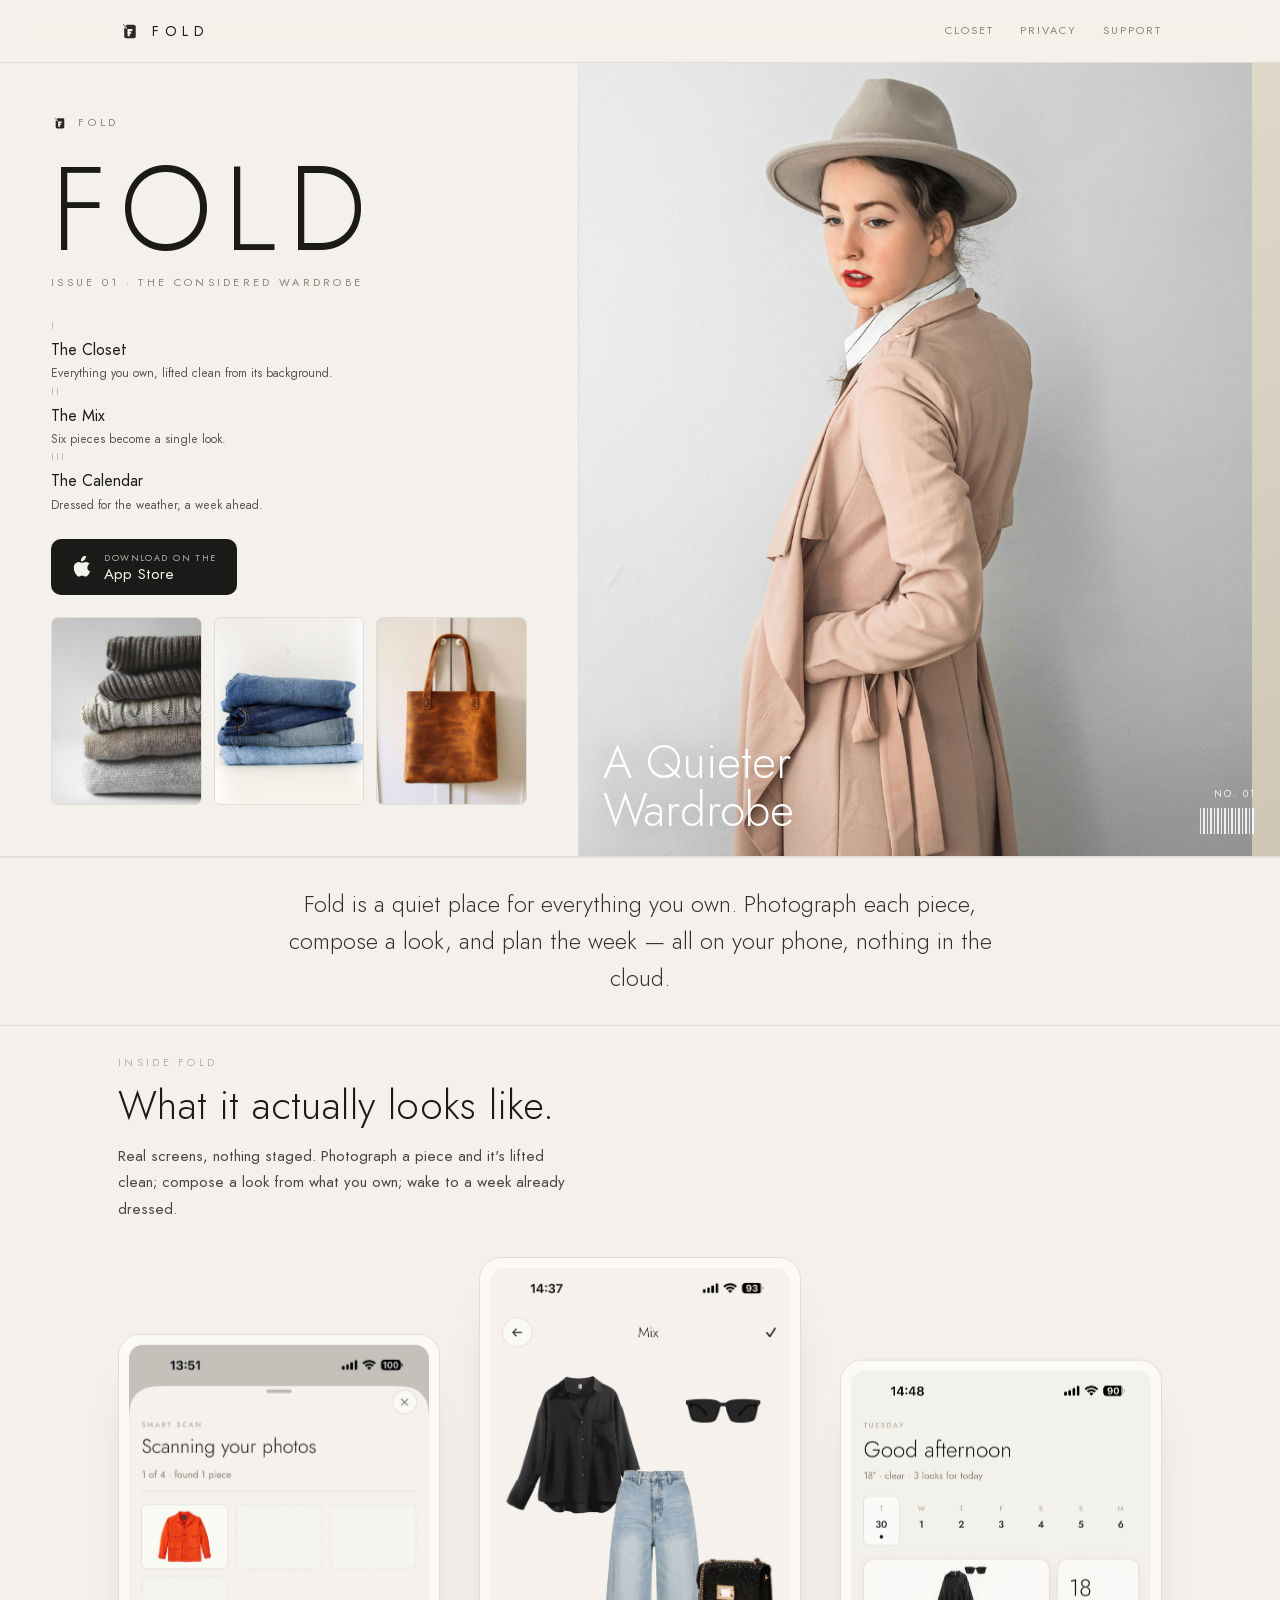
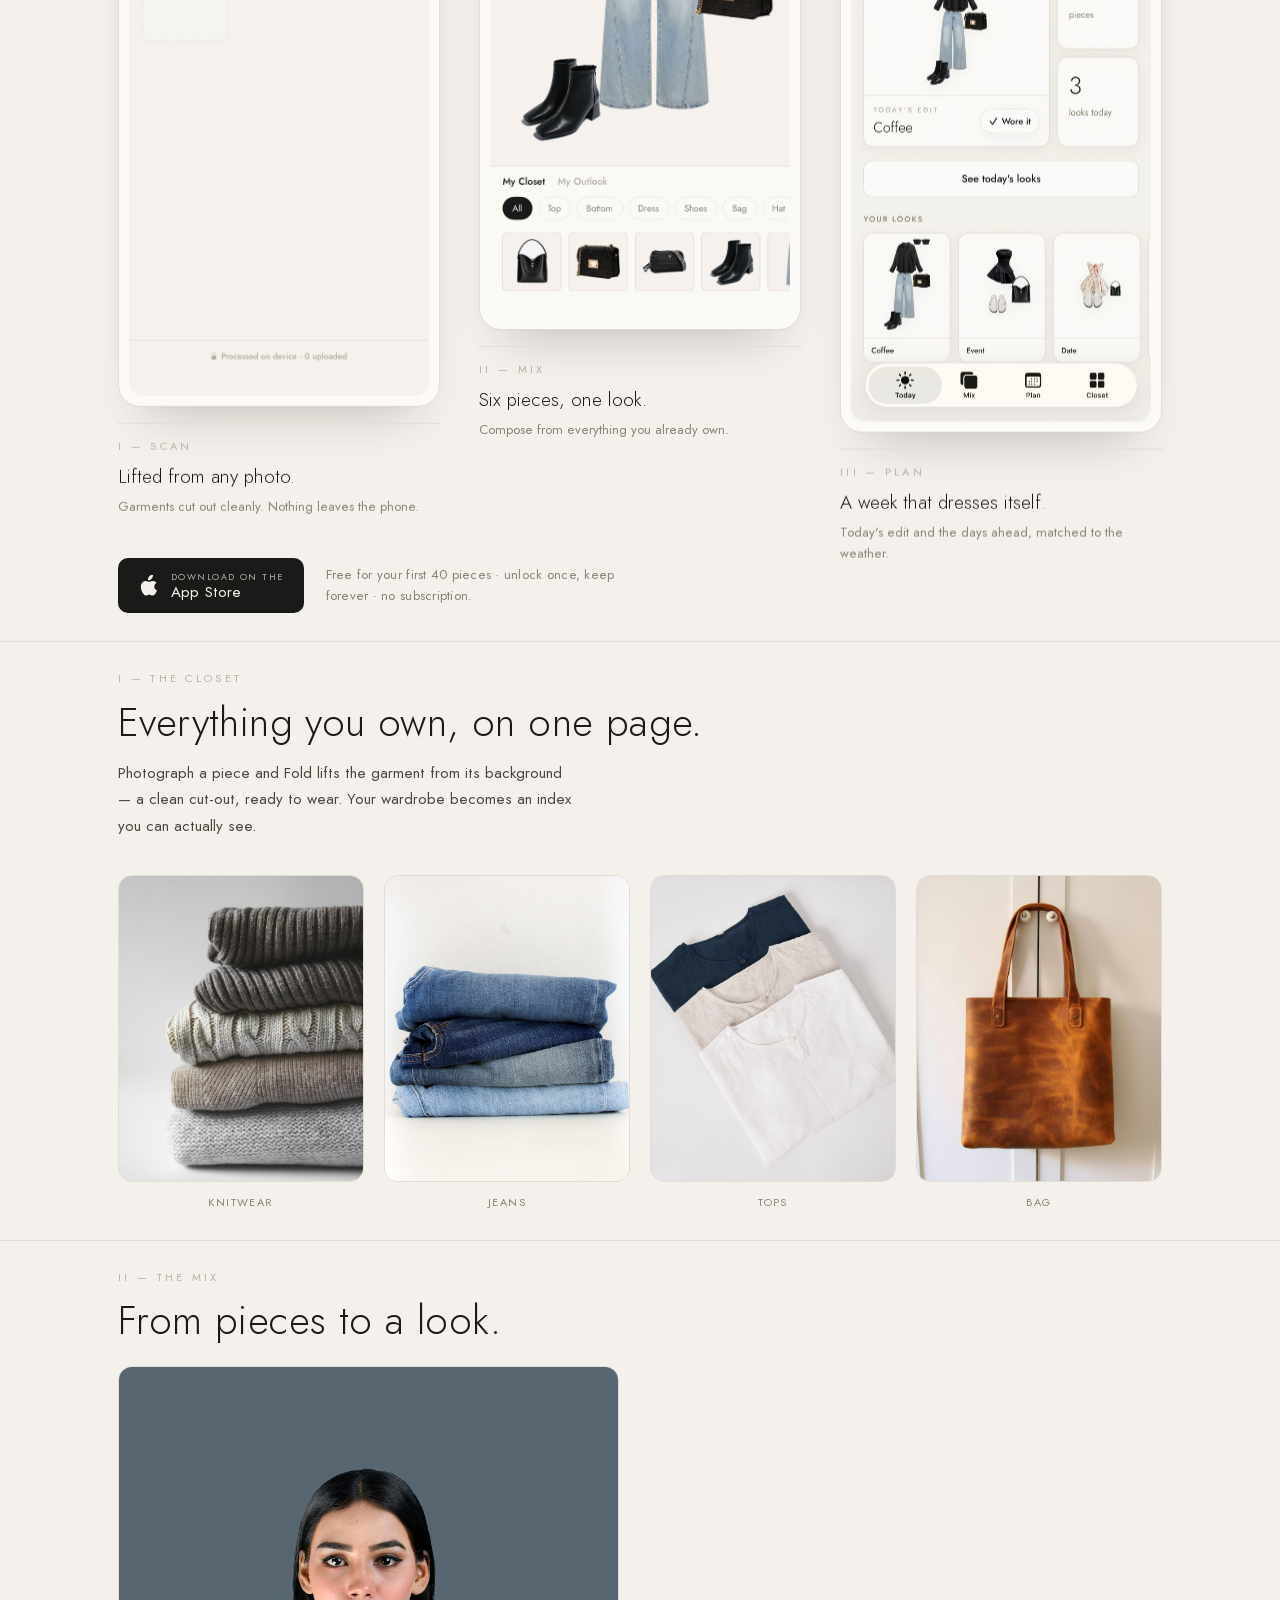
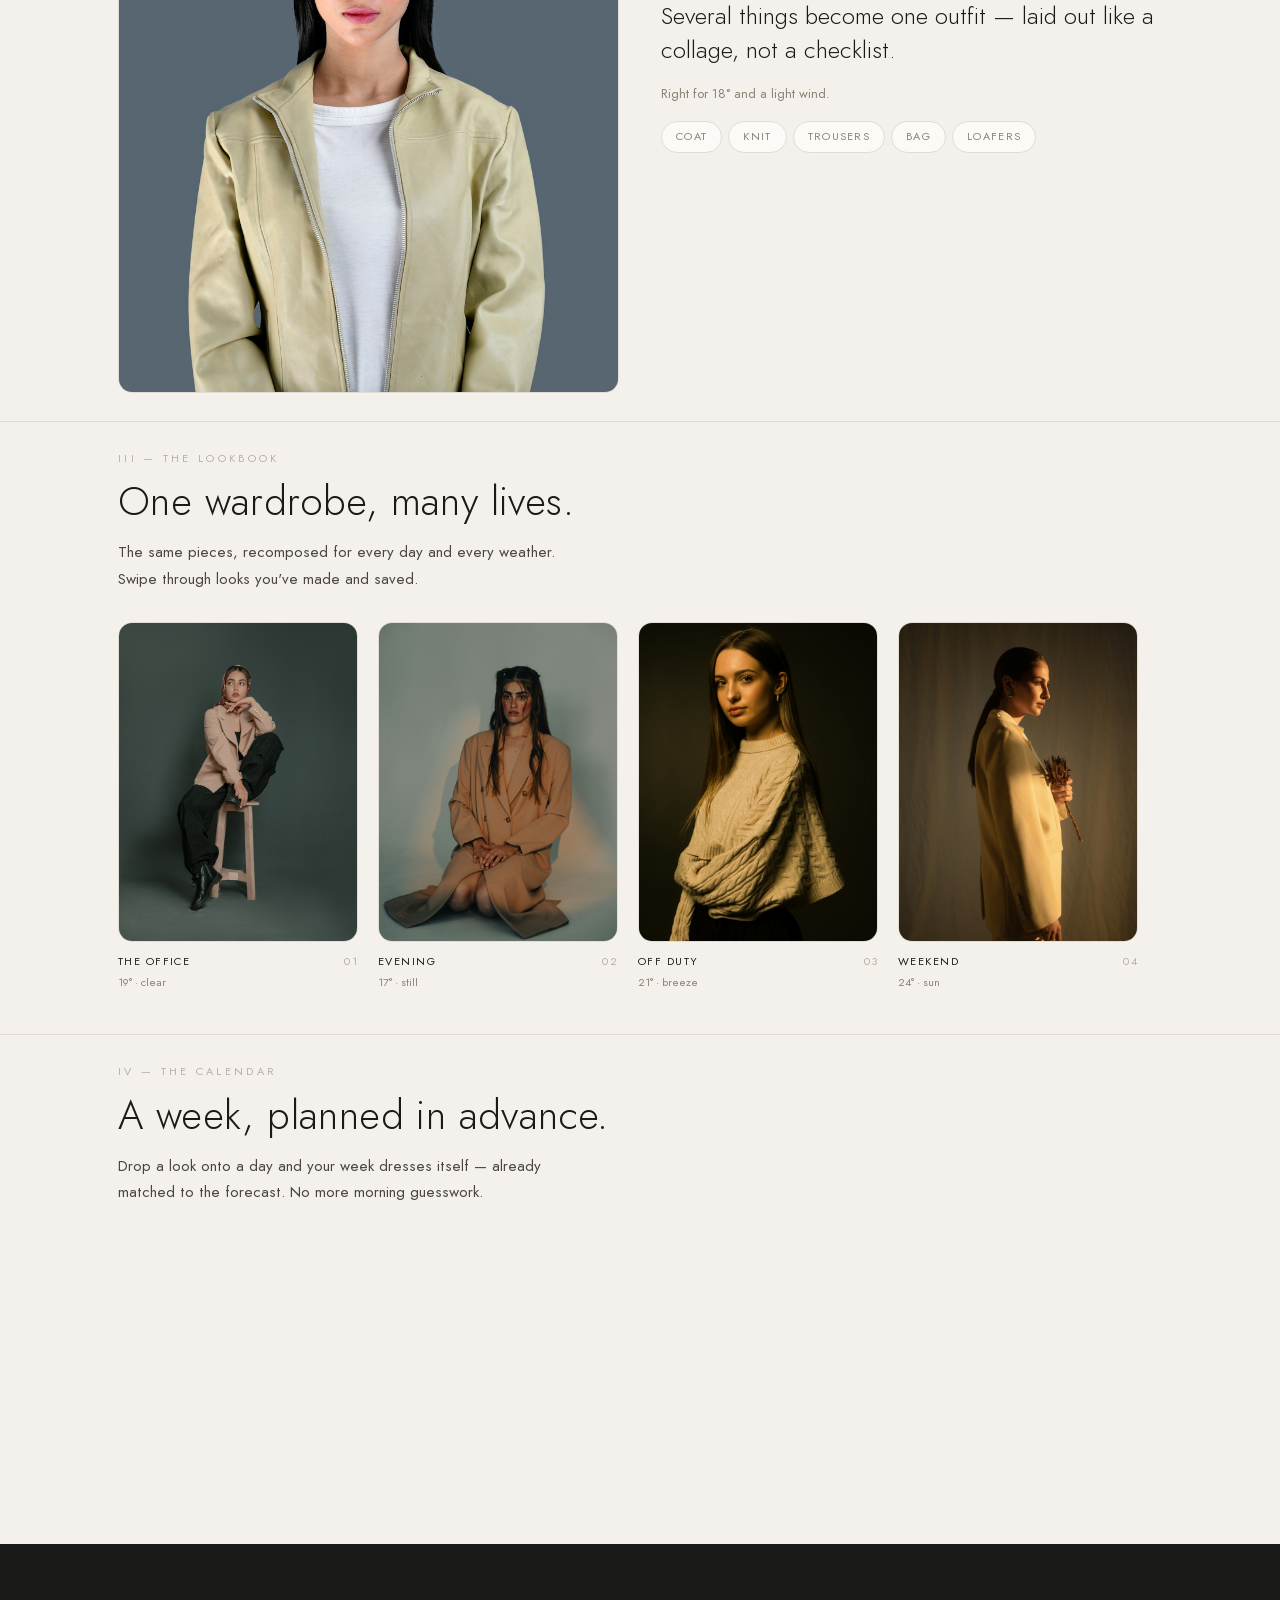
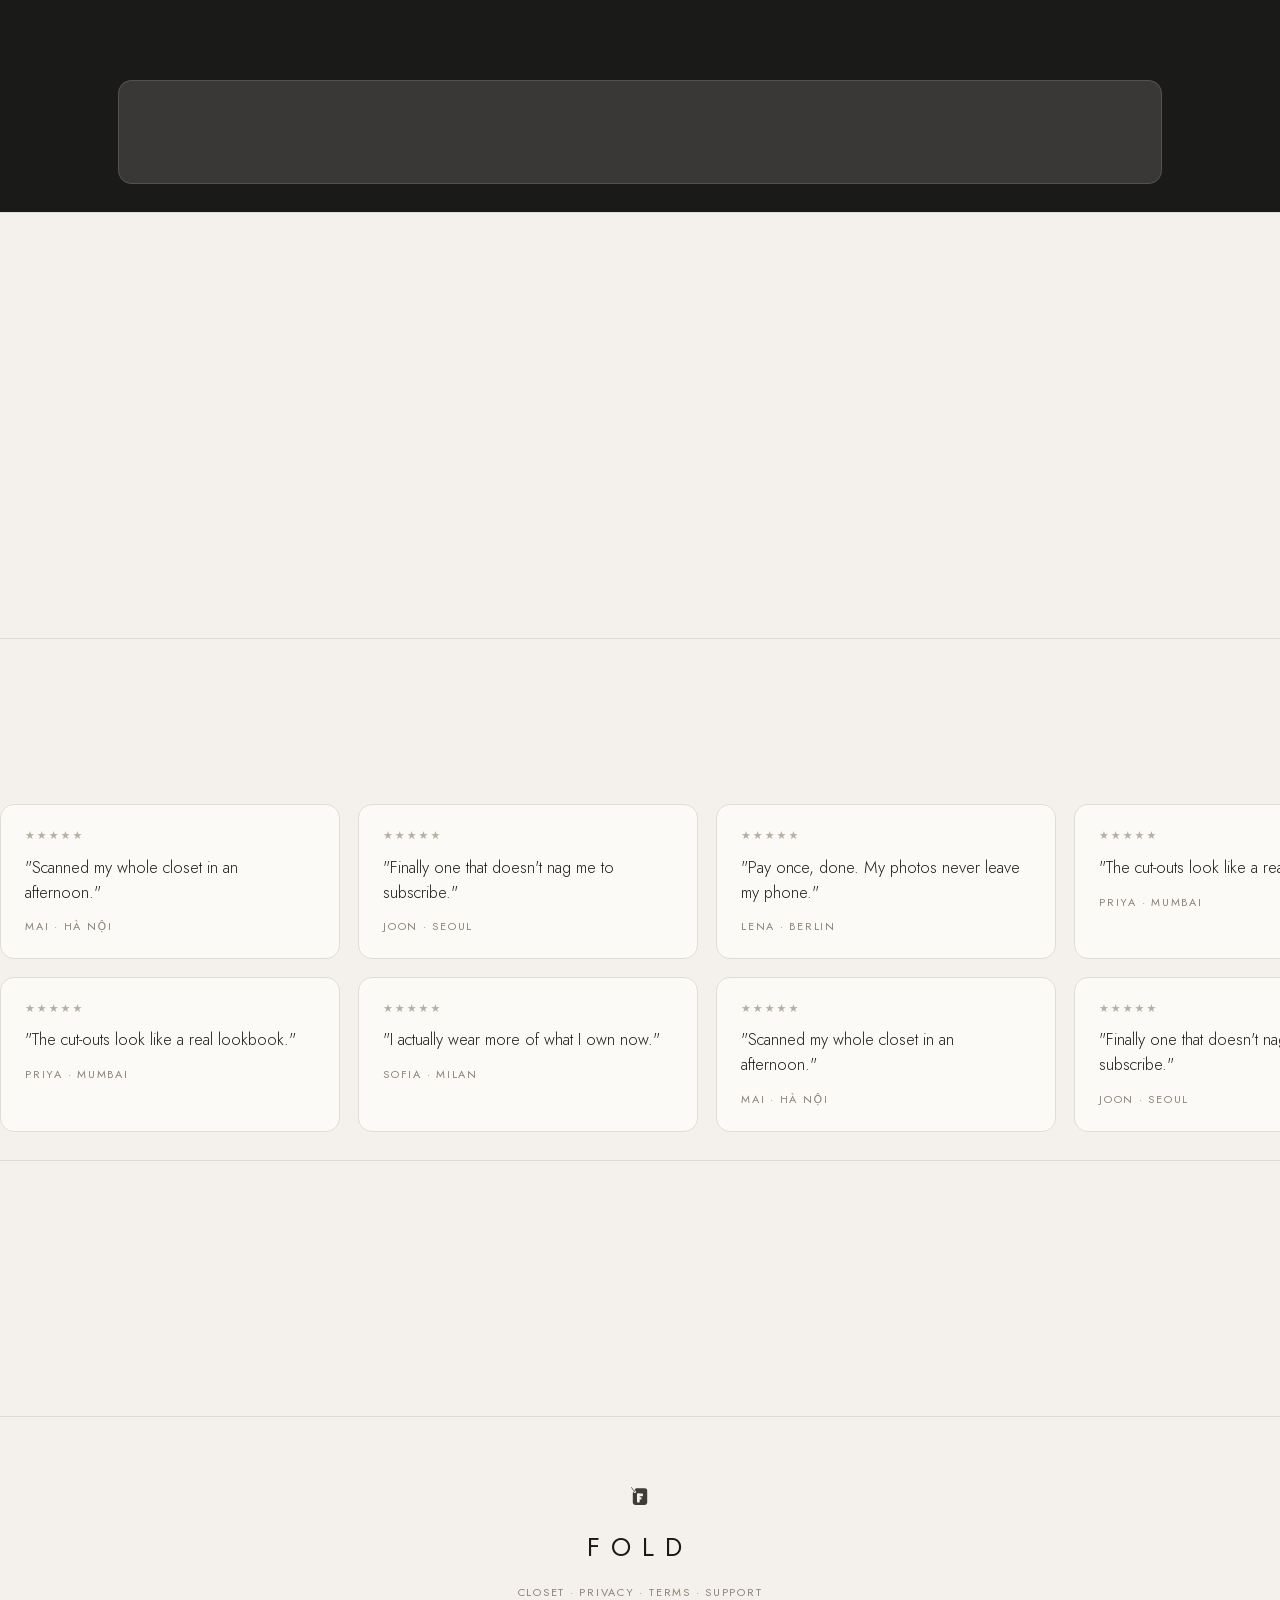
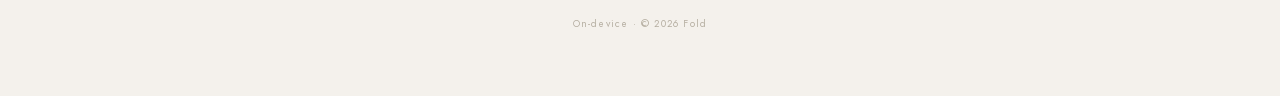
==== commit fb19ff5b: "feat: Smart App Banner meta on all pages + pay-once note on Get Fold" ====
--- a/index.html
+++ b/index.html
@@ -5,6 +5,7 @@
   <meta name="viewport" content="width=device-width, initial-scale=1">
   <title>Fold: Wardrobe &amp; Outfits — The Considered Wardrobe</title>
   <meta name="description" content="Fold is a quiet place for everything you own. Photograph each piece, compose a look, and plan the week — all on your phone, nothing in the cloud.">
+  <meta name="apple-itunes-app" content="app-id=6779275954">
   <link rel="icon" type="image/svg+xml" href="assets/img/logo/favicon.svg">
   <link rel="stylesheet" href="assets/css/site.css">
 </head>
@@ -241,6 +242,7 @@
         <span><span class="sub">Download on the</span><span class="big">App Store</span></span>
       </a>
     </div>
+    <p class="note rv d3" style="text-align:center;margin-top:16px">One-time unlock · no subscription · your closet stays on your phone.</p>
   </div>
 </section>
 
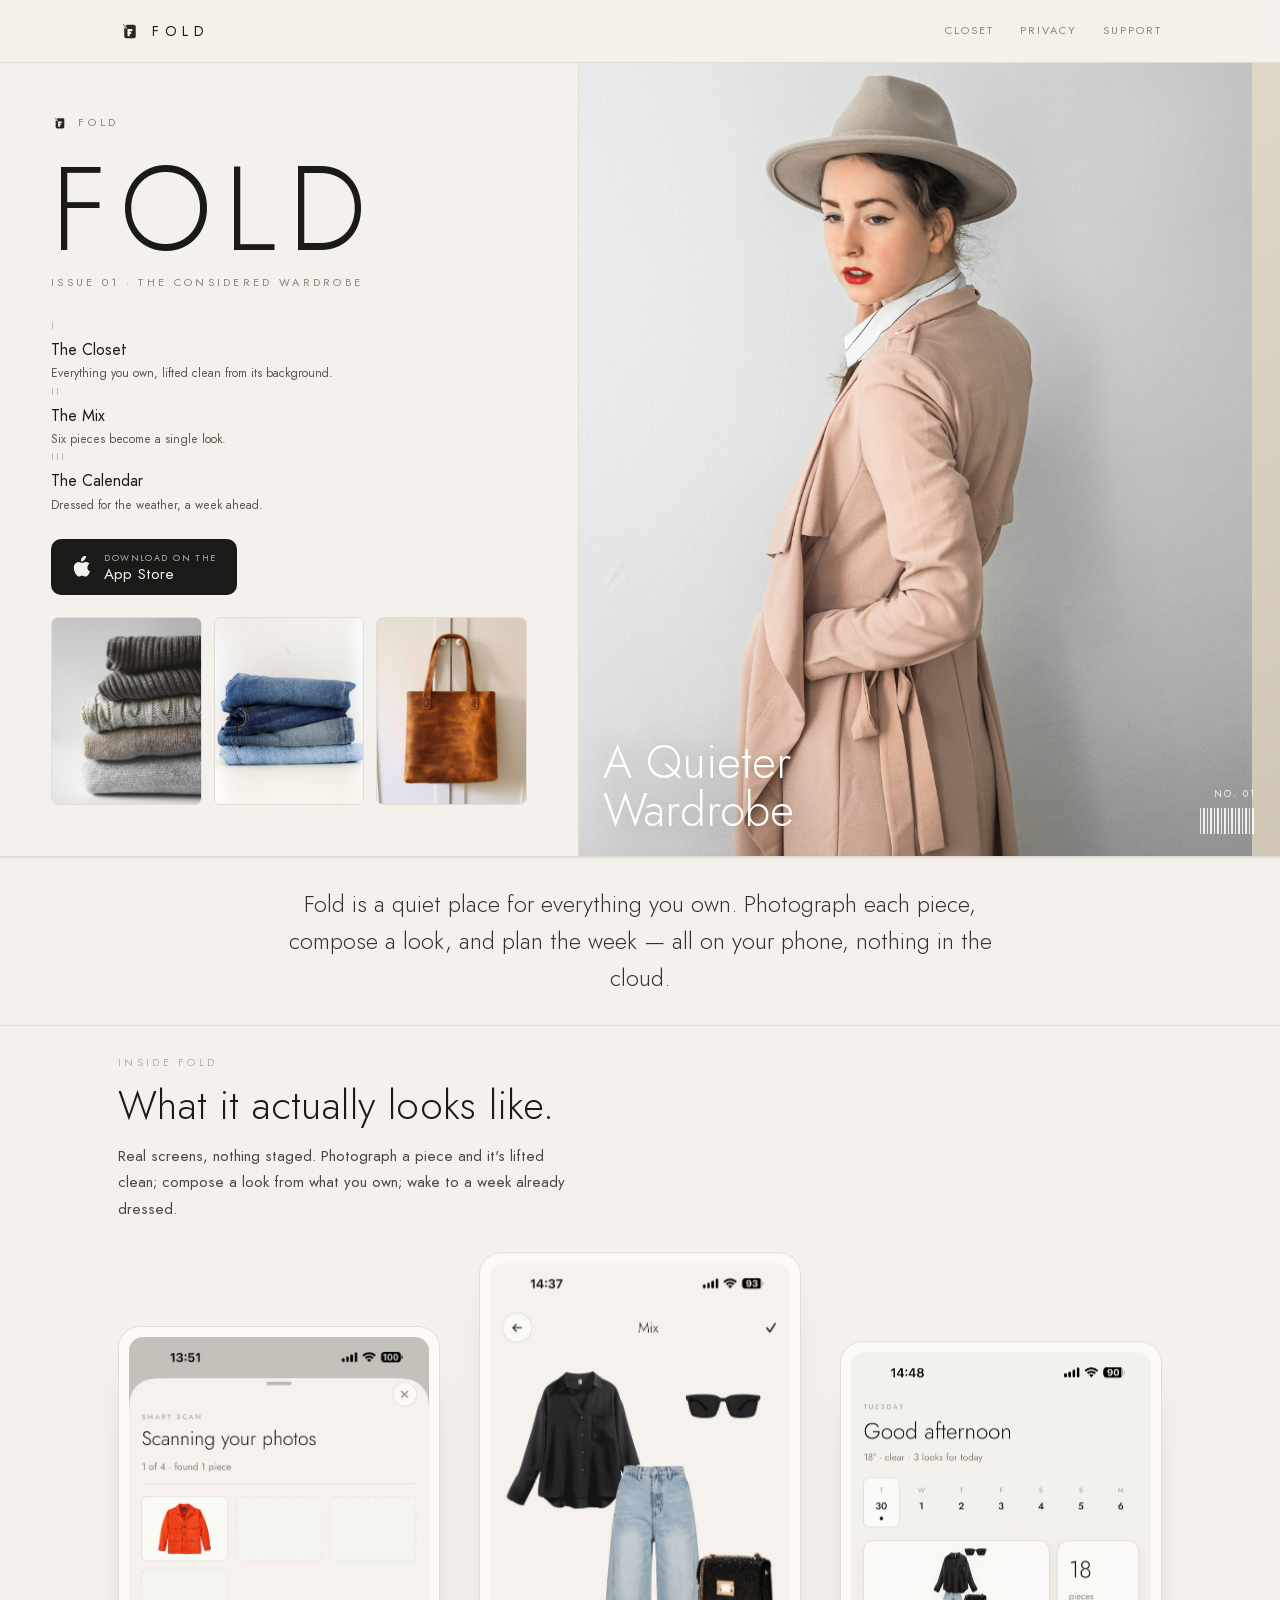
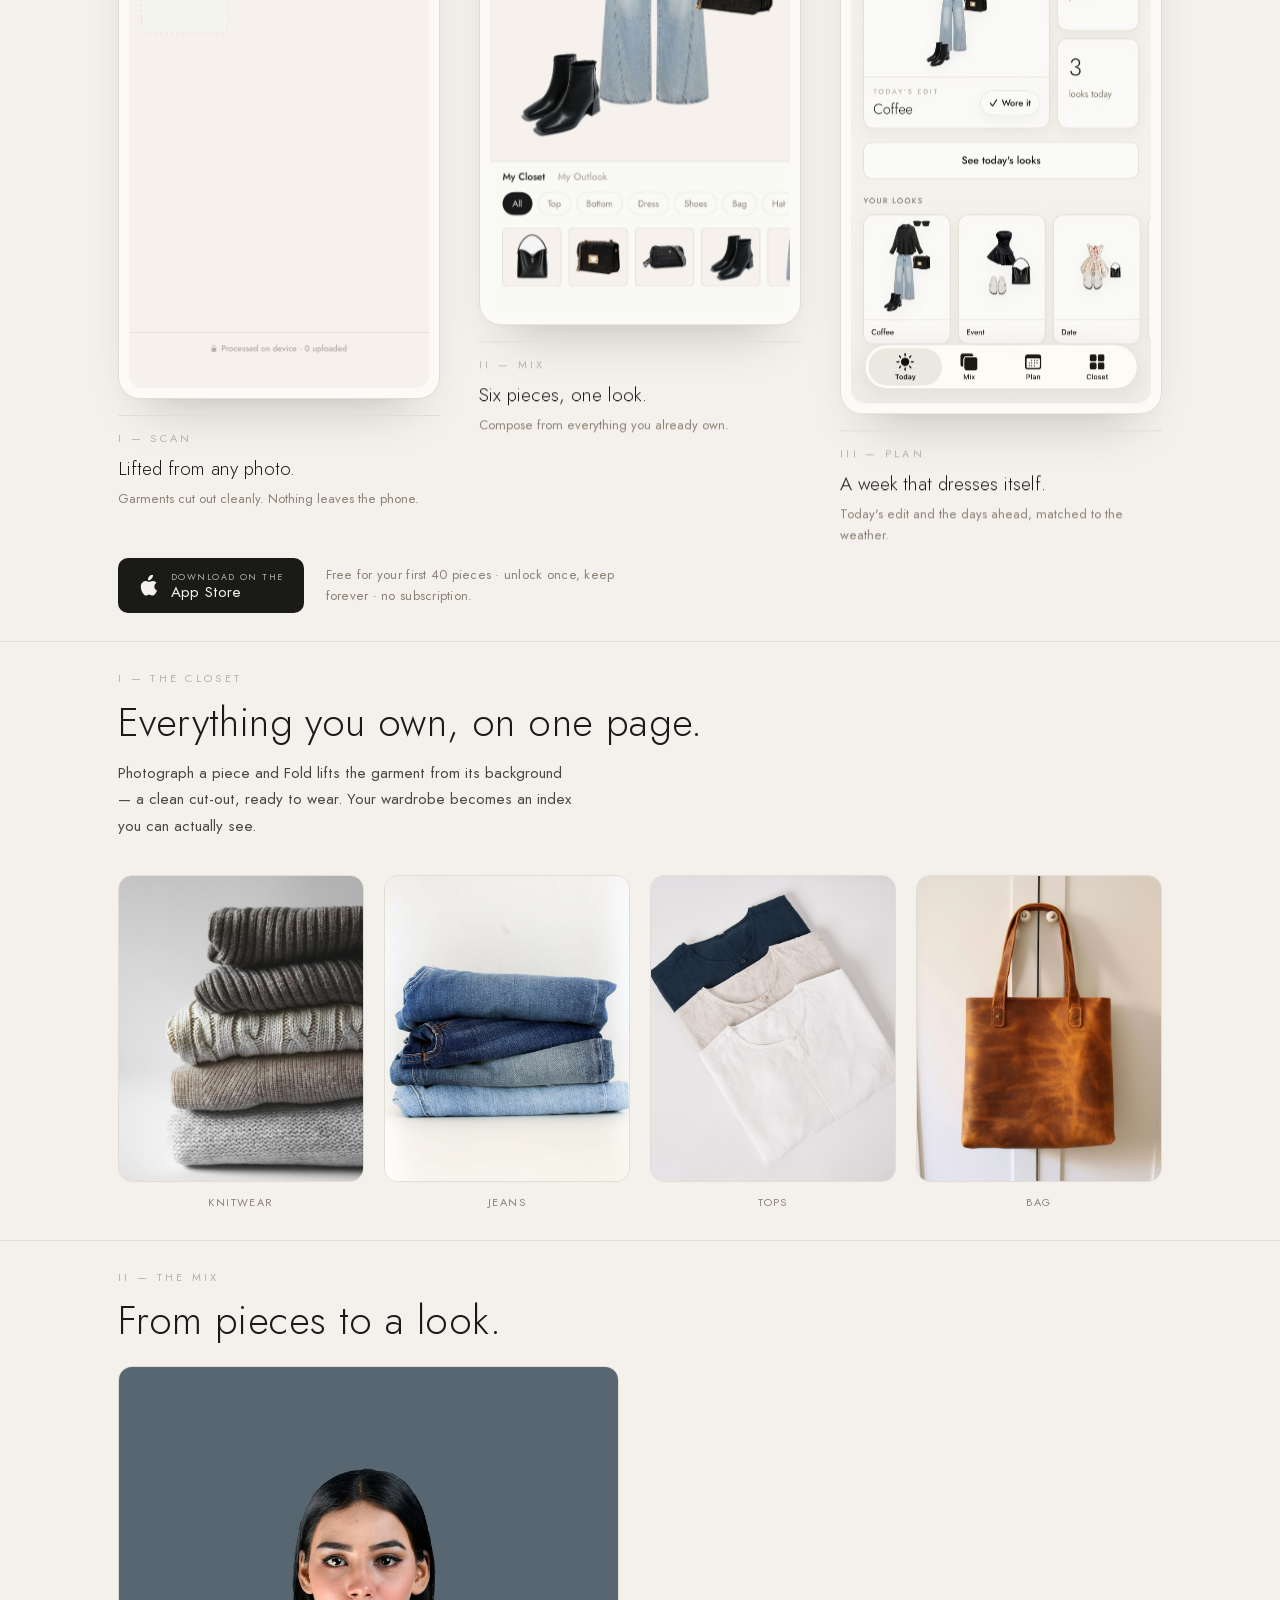
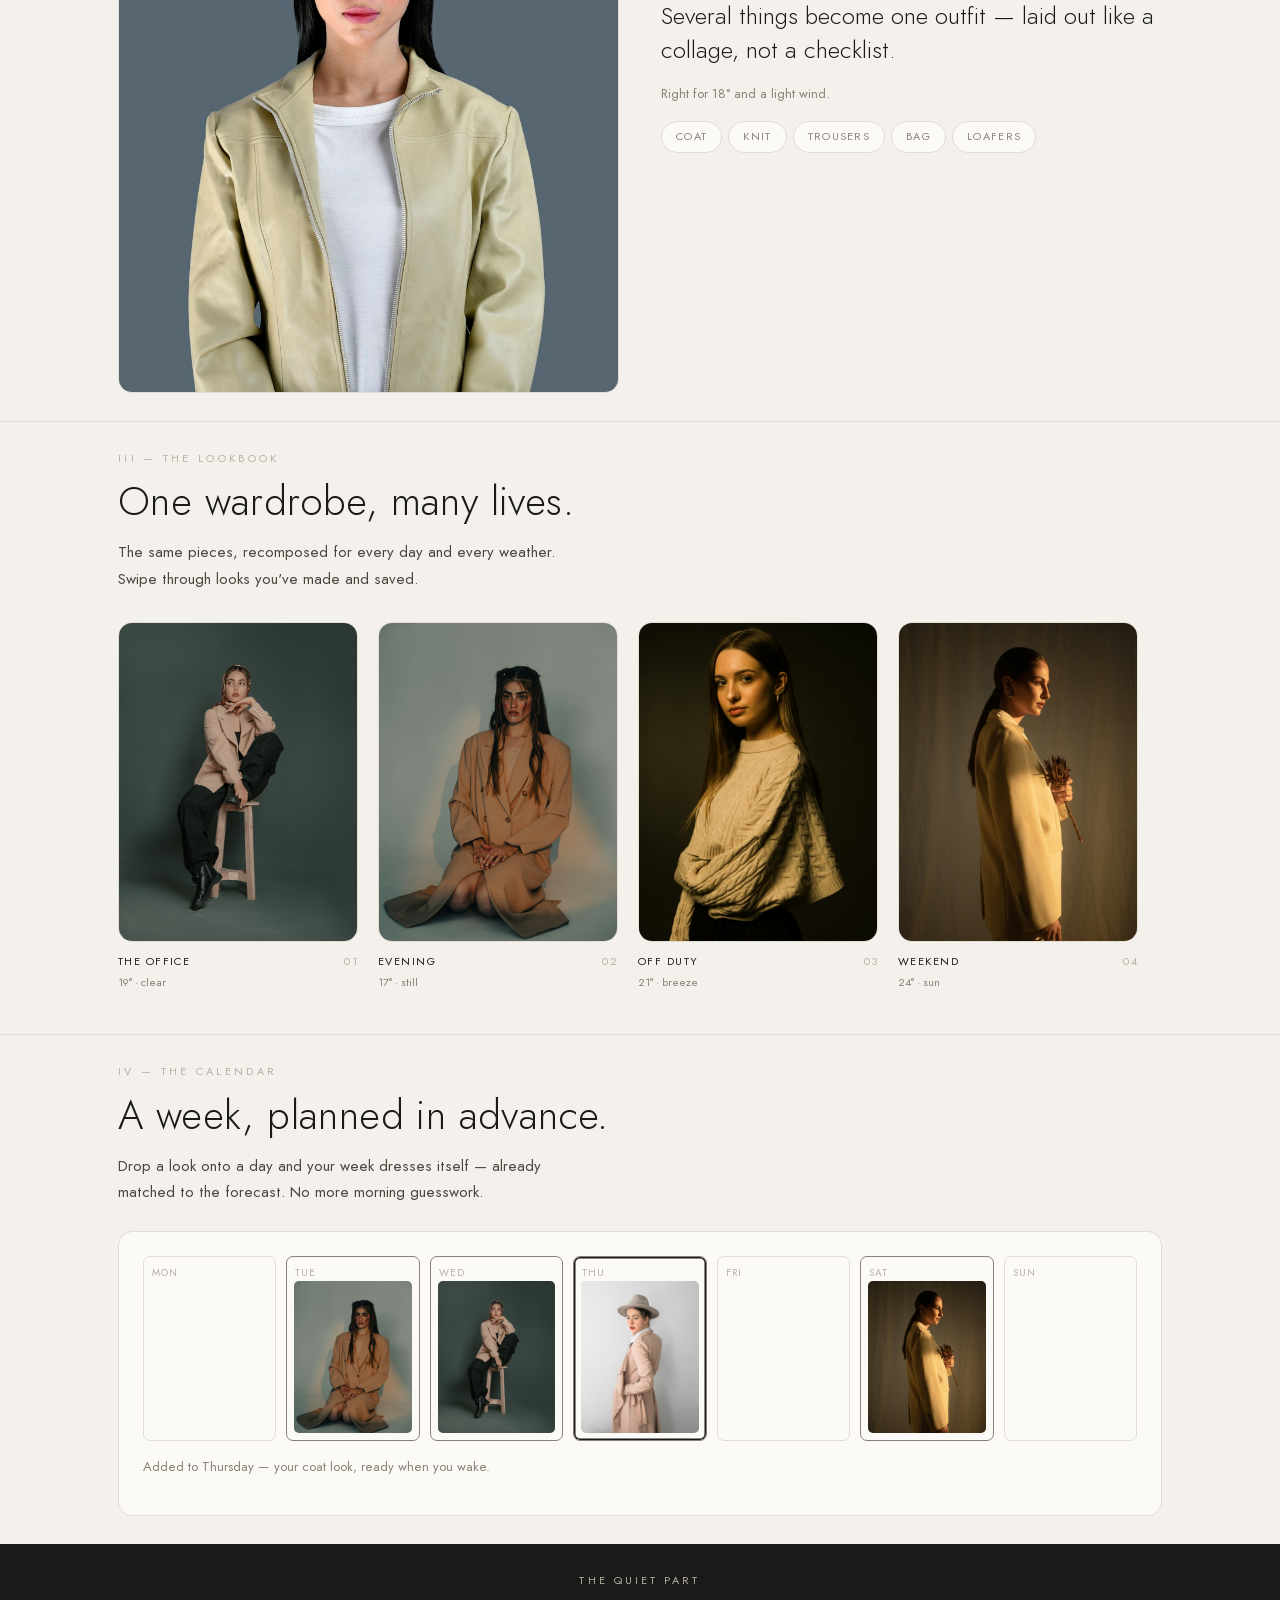
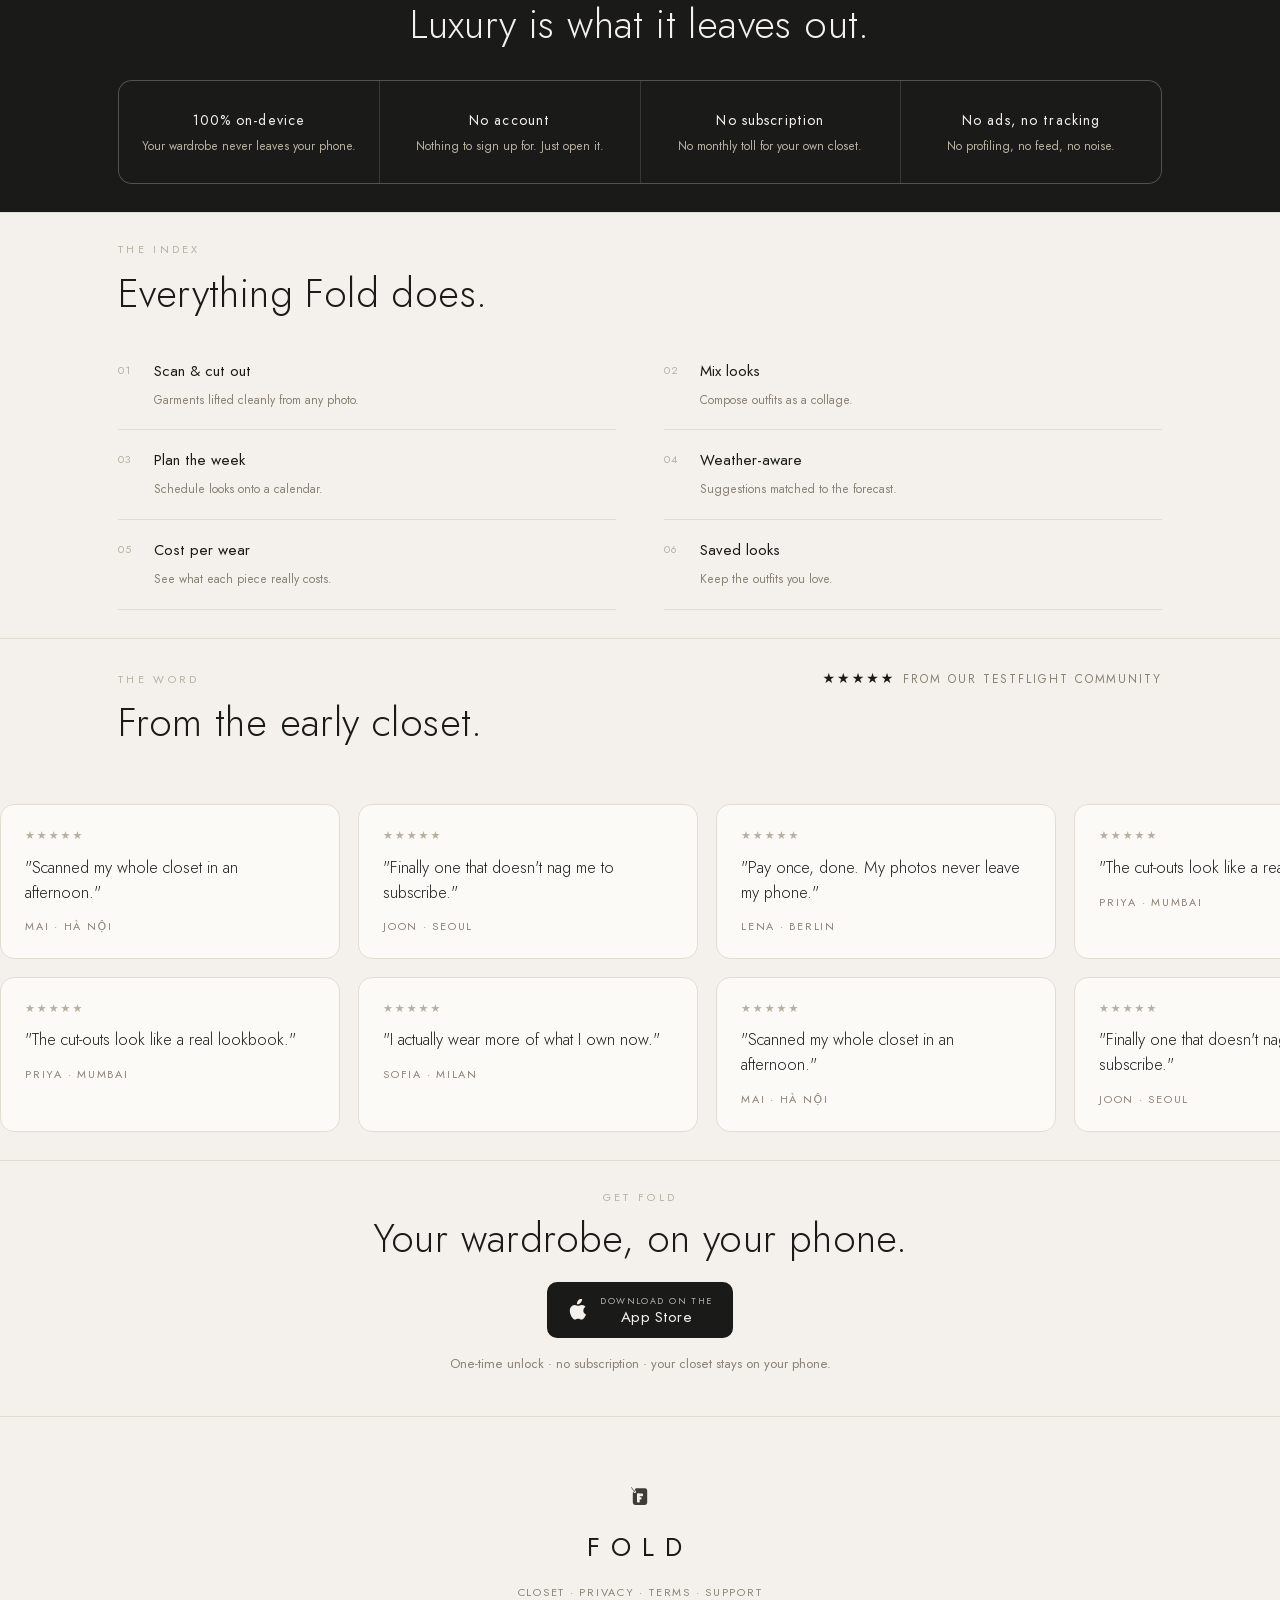
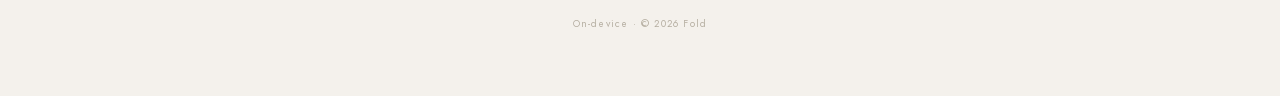
==== commit 880145ca: "fix: a11y aria-hidden on decorative stars; disable plate parallax on mobile stack Addresses final-re" ====
--- a/index.html
+++ b/index.html
@@ -200,33 +200,33 @@
         <div class="roman rv">The Word</div>
         <h2 class="title rv d1">From the early closet.</h2>
       </div>
-      <div class="stars rv d2">★★★★★<span class="meta">From our TestFlight community</span></div>
+      <div class="stars rv d2"><span aria-hidden="true">★★★★★</span><span class="meta">From our TestFlight community</span></div>
     </div>
   </div>
   <div class="marq">
     <div class="track">
-      <div class="mcard"><div class="mk">★★★★★</div><blockquote>"Scanned my whole closet in an afternoon."</blockquote><div class="who">Mai · Hà Nội</div></div>
-      <div class="mcard"><div class="mk">★★★★★</div><blockquote>"Finally one that doesn't nag me to subscribe."</blockquote><div class="who">Joon · Seoul</div></div>
-      <div class="mcard"><div class="mk">★★★★★</div><blockquote>"Pay once, done. My photos never leave my phone."</blockquote><div class="who">Lena · Berlin</div></div>
-      <div class="mcard"><div class="mk">★★★★★</div><blockquote>"The cut-outs look like a real lookbook."</blockquote><div class="who">Priya · Mumbai</div></div>
-      <div class="mcard"><div class="mk">★★★★★</div><blockquote>"I actually wear more of what I own now."</blockquote><div class="who">Sofia · Milan</div></div>
-      <div class="mcard dup" aria-hidden="true"><div class="mk">★★★★★</div><blockquote>"Scanned my whole closet in an afternoon."</blockquote><div class="who">Mai · Hà Nội</div></div>
-      <div class="mcard dup" aria-hidden="true"><div class="mk">★★★★★</div><blockquote>"Finally one that doesn't nag me to subscribe."</blockquote><div class="who">Joon · Seoul</div></div>
-      <div class="mcard dup" aria-hidden="true"><div class="mk">★★★★★</div><blockquote>"Pay once, done. My photos never leave my phone."</blockquote><div class="who">Lena · Berlin</div></div>
-      <div class="mcard dup" aria-hidden="true"><div class="mk">★★★★★</div><blockquote>"The cut-outs look like a real lookbook."</blockquote><div class="who">Priya · Mumbai</div></div>
-      <div class="mcard dup" aria-hidden="true"><div class="mk">★★★★★</div><blockquote>"I actually wear more of what I own now."</blockquote><div class="who">Sofia · Milan</div></div>
+      <div class="mcard"><div class="mk" aria-hidden="true">★★★★★</div><blockquote>"Scanned my whole closet in an afternoon."</blockquote><div class="who">Mai · Hà Nội</div></div>
+      <div class="mcard"><div class="mk" aria-hidden="true">★★★★★</div><blockquote>"Finally one that doesn't nag me to subscribe."</blockquote><div class="who">Joon · Seoul</div></div>
+      <div class="mcard"><div class="mk" aria-hidden="true">★★★★★</div><blockquote>"Pay once, done. My photos never leave my phone."</blockquote><div class="who">Lena · Berlin</div></div>
+      <div class="mcard"><div class="mk" aria-hidden="true">★★★★★</div><blockquote>"The cut-outs look like a real lookbook."</blockquote><div class="who">Priya · Mumbai</div></div>
+      <div class="mcard"><div class="mk" aria-hidden="true">★★★★★</div><blockquote>"I actually wear more of what I own now."</blockquote><div class="who">Sofia · Milan</div></div>
+      <div class="mcard dup" aria-hidden="true"><div class="mk" aria-hidden="true">★★★★★</div><blockquote>"Scanned my whole closet in an afternoon."</blockquote><div class="who">Mai · Hà Nội</div></div>
+      <div class="mcard dup" aria-hidden="true"><div class="mk" aria-hidden="true">★★★★★</div><blockquote>"Finally one that doesn't nag me to subscribe."</blockquote><div class="who">Joon · Seoul</div></div>
+      <div class="mcard dup" aria-hidden="true"><div class="mk" aria-hidden="true">★★★★★</div><blockquote>"Pay once, done. My photos never leave my phone."</blockquote><div class="who">Lena · Berlin</div></div>
+      <div class="mcard dup" aria-hidden="true"><div class="mk" aria-hidden="true">★★★★★</div><blockquote>"The cut-outs look like a real lookbook."</blockquote><div class="who">Priya · Mumbai</div></div>
+      <div class="mcard dup" aria-hidden="true"><div class="mk" aria-hidden="true">★★★★★</div><blockquote>"I actually wear more of what I own now."</blockquote><div class="who">Sofia · Milan</div></div>
     </div>
     <div class="track rev" aria-hidden="true">
-      <div class="mcard"><div class="mk">★★★★★</div><blockquote>"The cut-outs look like a real lookbook."</blockquote><div class="who">Priya · Mumbai</div></div>
-      <div class="mcard"><div class="mk">★★★★★</div><blockquote>"I actually wear more of what I own now."</blockquote><div class="who">Sofia · Milan</div></div>
-      <div class="mcard"><div class="mk">★★★★★</div><blockquote>"Scanned my whole closet in an afternoon."</blockquote><div class="who">Mai · Hà Nội</div></div>
-      <div class="mcard"><div class="mk">★★★★★</div><blockquote>"Finally one that doesn't nag me to subscribe."</blockquote><div class="who">Joon · Seoul</div></div>
-      <div class="mcard"><div class="mk">★★★★★</div><blockquote>"Pay once, done. My photos never leave my phone."</blockquote><div class="who">Lena · Berlin</div></div>
-      <div class="mcard"><div class="mk">★★★★★</div><blockquote>"The cut-outs look like a real lookbook."</blockquote><div class="who">Priya · Mumbai</div></div>
-      <div class="mcard"><div class="mk">★★★★★</div><blockquote>"I actually wear more of what I own now."</blockquote><div class="who">Sofia · Milan</div></div>
-      <div class="mcard"><div class="mk">★★★★★</div><blockquote>"Scanned my whole closet in an afternoon."</blockquote><div class="who">Mai · Hà Nội</div></div>
-      <div class="mcard"><div class="mk">★★★★★</div><blockquote>"Finally one that doesn't nag me to subscribe."</blockquote><div class="who">Joon · Seoul</div></div>
-      <div class="mcard"><div class="mk">★★★★★</div><blockquote>"Pay once, done. My photos never leave my phone."</blockquote><div class="who">Lena · Berlin</div></div>
+      <div class="mcard"><div class="mk" aria-hidden="true">★★★★★</div><blockquote>"The cut-outs look like a real lookbook."</blockquote><div class="who">Priya · Mumbai</div></div>
+      <div class="mcard"><div class="mk" aria-hidden="true">★★★★★</div><blockquote>"I actually wear more of what I own now."</blockquote><div class="who">Sofia · Milan</div></div>
+      <div class="mcard"><div class="mk" aria-hidden="true">★★★★★</div><blockquote>"Scanned my whole closet in an afternoon."</blockquote><div class="who">Mai · Hà Nội</div></div>
+      <div class="mcard"><div class="mk" aria-hidden="true">★★★★★</div><blockquote>"Finally one that doesn't nag me to subscribe."</blockquote><div class="who">Joon · Seoul</div></div>
+      <div class="mcard"><div class="mk" aria-hidden="true">★★★★★</div><blockquote>"Pay once, done. My photos never leave my phone."</blockquote><div class="who">Lena · Berlin</div></div>
+      <div class="mcard"><div class="mk" aria-hidden="true">★★★★★</div><blockquote>"The cut-outs look like a real lookbook."</blockquote><div class="who">Priya · Mumbai</div></div>
+      <div class="mcard"><div class="mk" aria-hidden="true">★★★★★</div><blockquote>"I actually wear more of what I own now."</blockquote><div class="who">Sofia · Milan</div></div>
+      <div class="mcard"><div class="mk" aria-hidden="true">★★★★★</div><blockquote>"Scanned my whole closet in an afternoon."</blockquote><div class="who">Mai · Hà Nội</div></div>
+      <div class="mcard"><div class="mk" aria-hidden="true">★★★★★</div><blockquote>"Finally one that doesn't nag me to subscribe."</blockquote><div class="who">Joon · Seoul</div></div>
+      <div class="mcard"><div class="mk" aria-hidden="true">★★★★★</div><blockquote>"Pay once, done. My photos never leave my phone."</blockquote><div class="who">Lena · Berlin</div></div>
     </div>
   </div>
 </section>
--- a/assets/css/site.css
+++ b/assets/css/site.css
@@ -213,6 +213,7 @@
 @media (max-width:820px){
   .inside .plates{ grid-template-columns:1fr; max-width:420px; margin-left:auto; margin-right:auto; }
   .inside .col.mid{ margin-top:0; }
+  .inside .col{ transform:none !important; }
 }
 
 /* ===== The Word — TestFlight reviews (marquee) ===== */
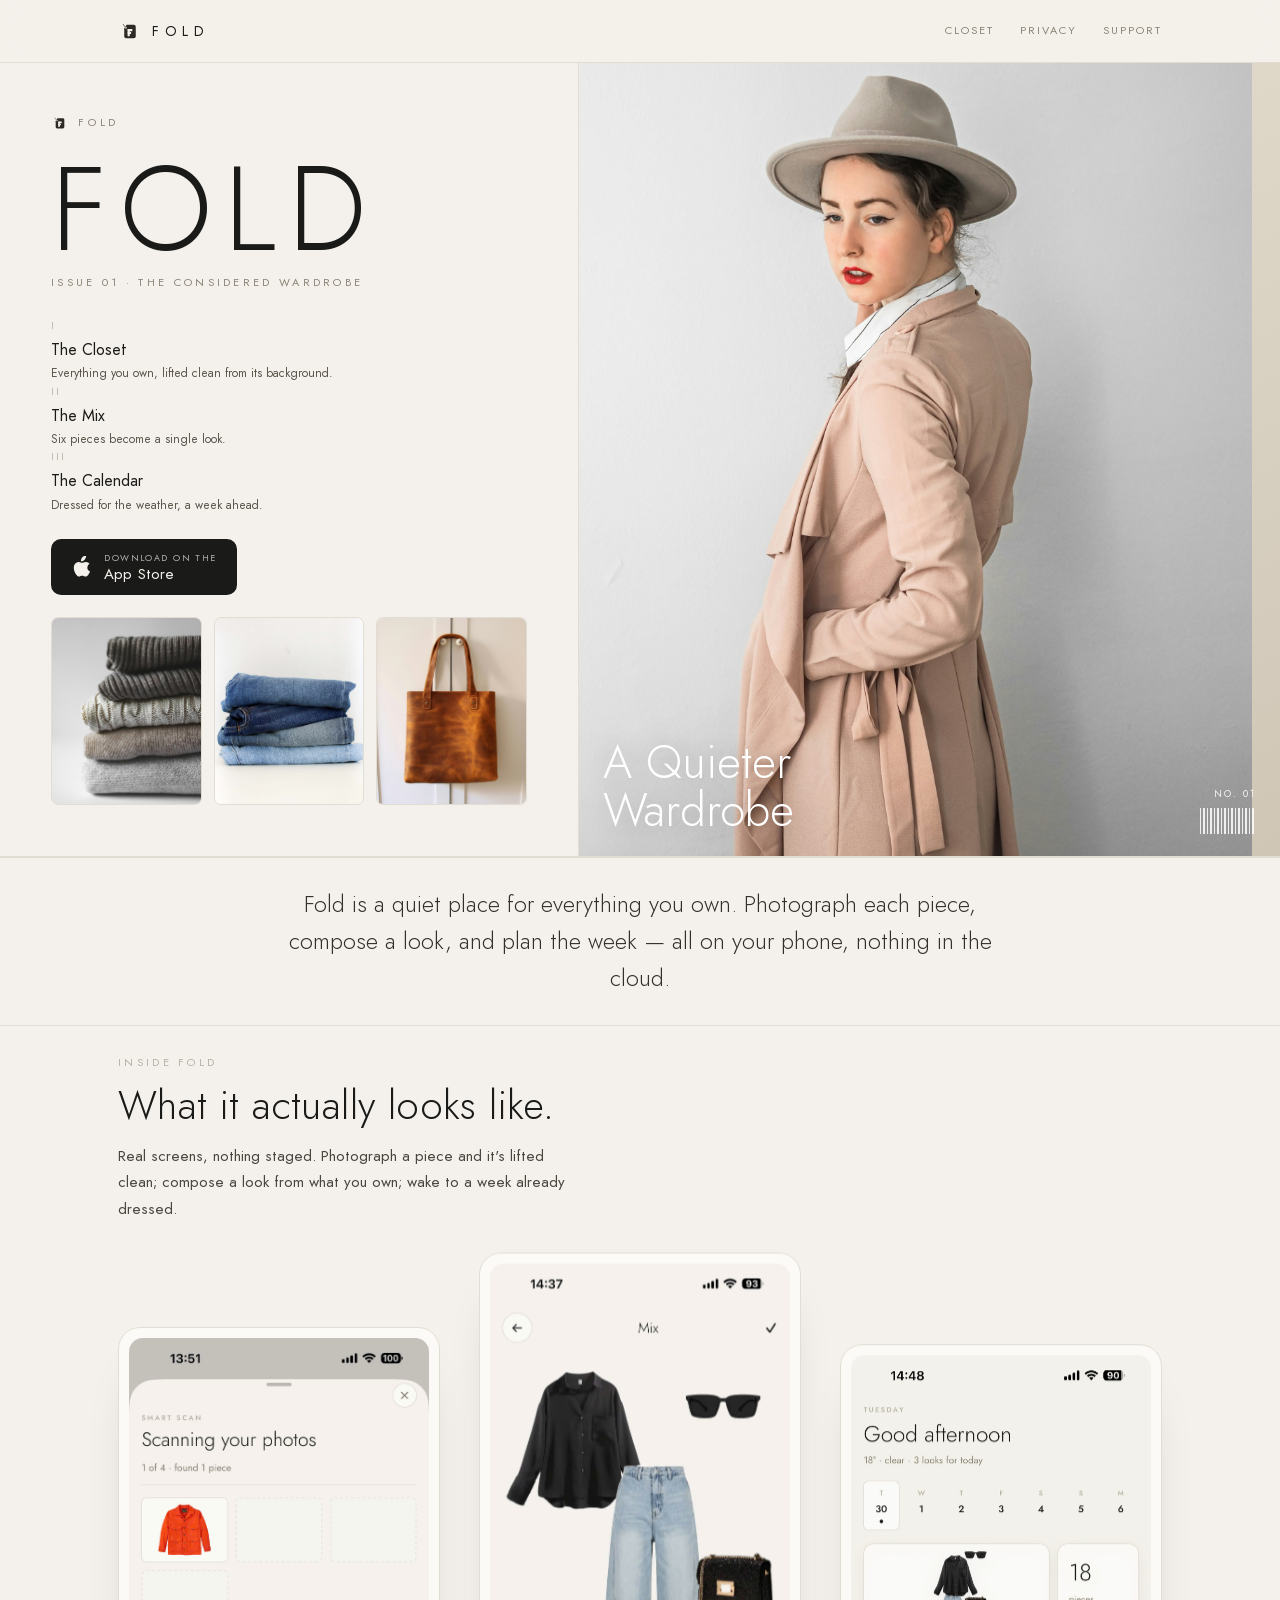
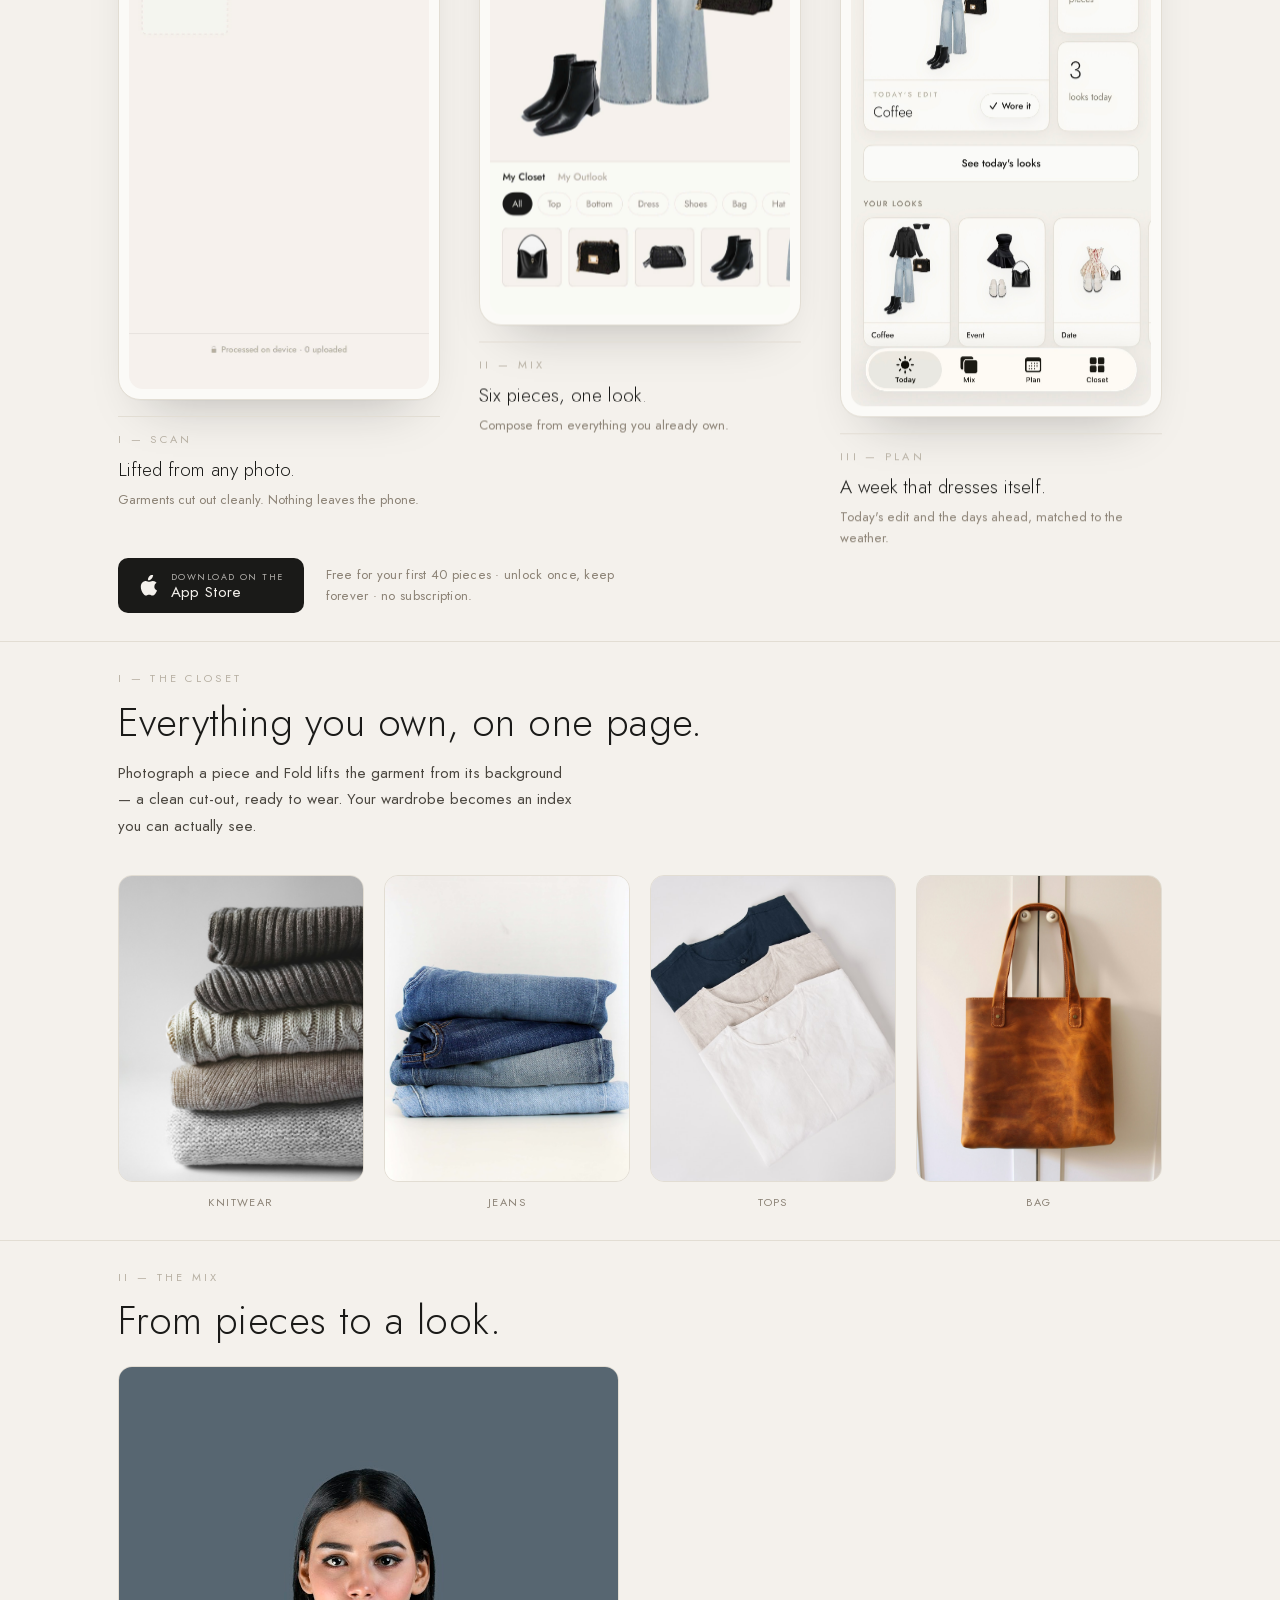
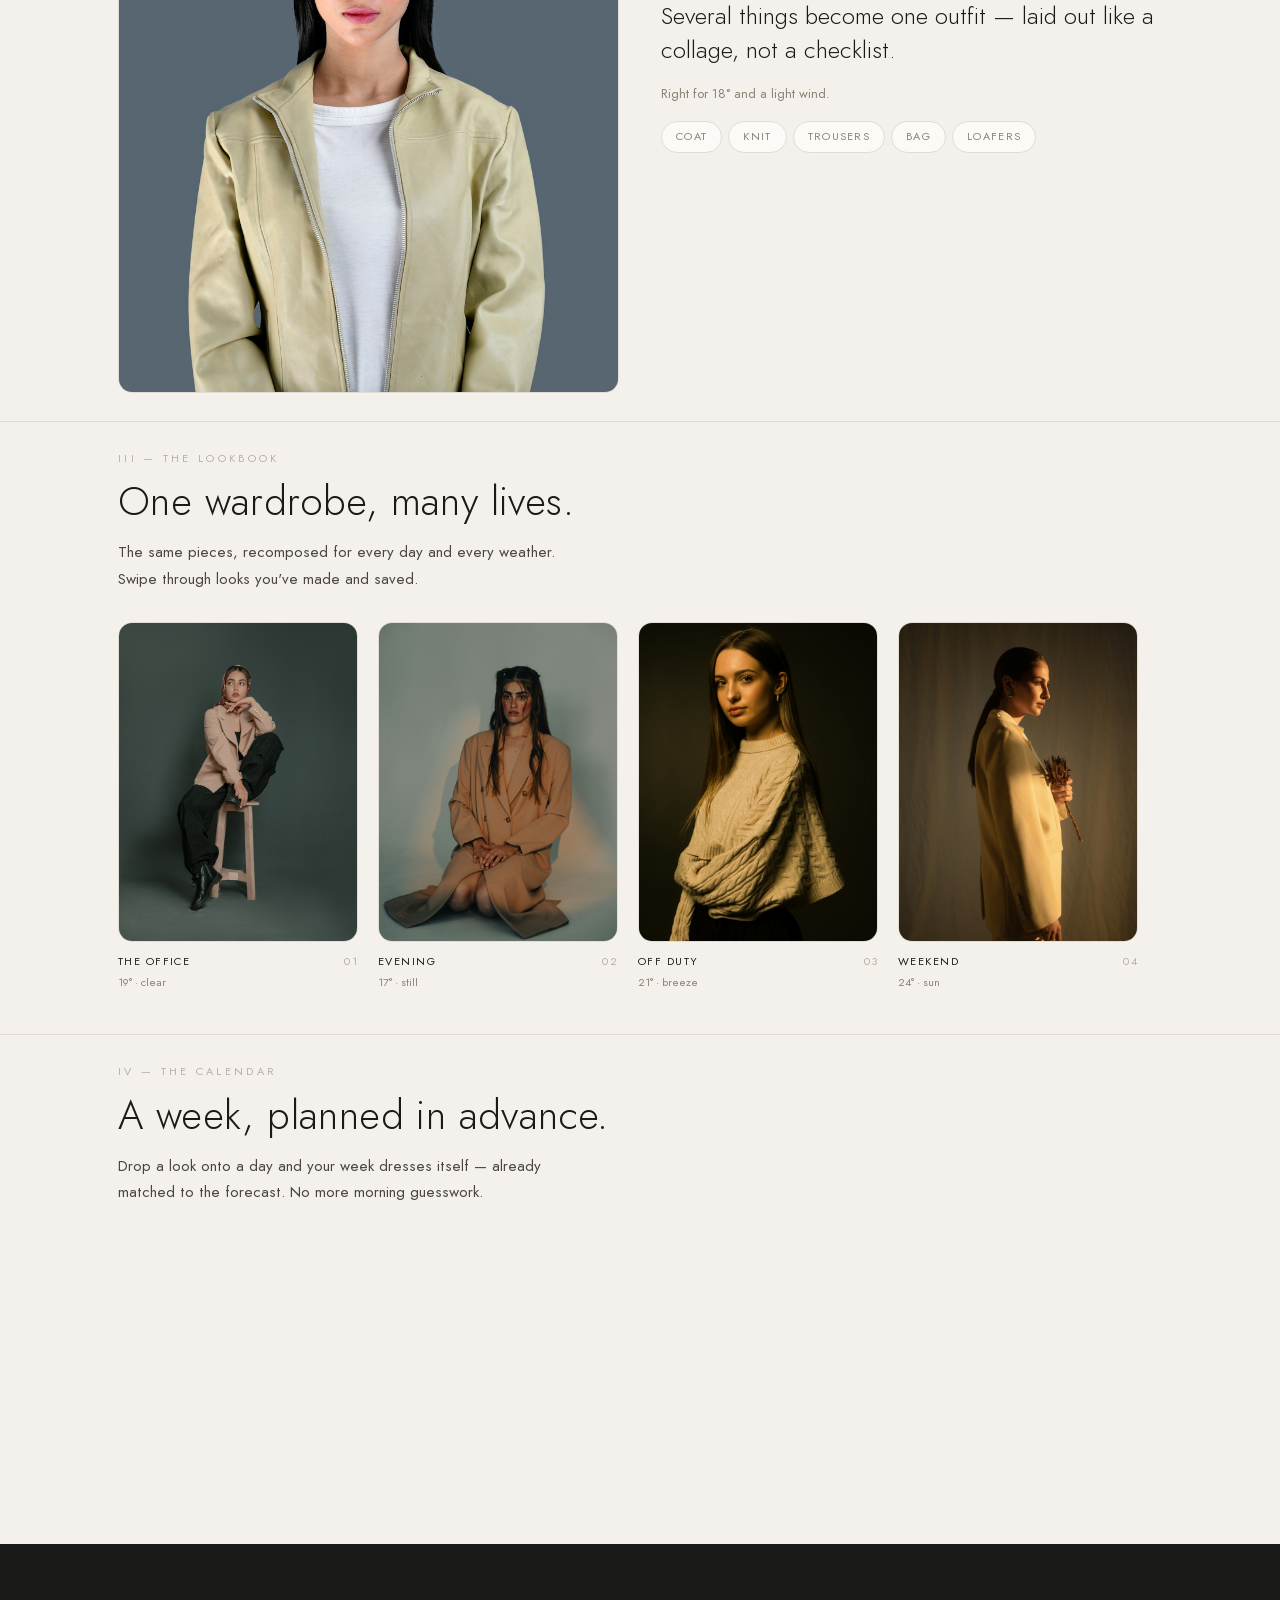
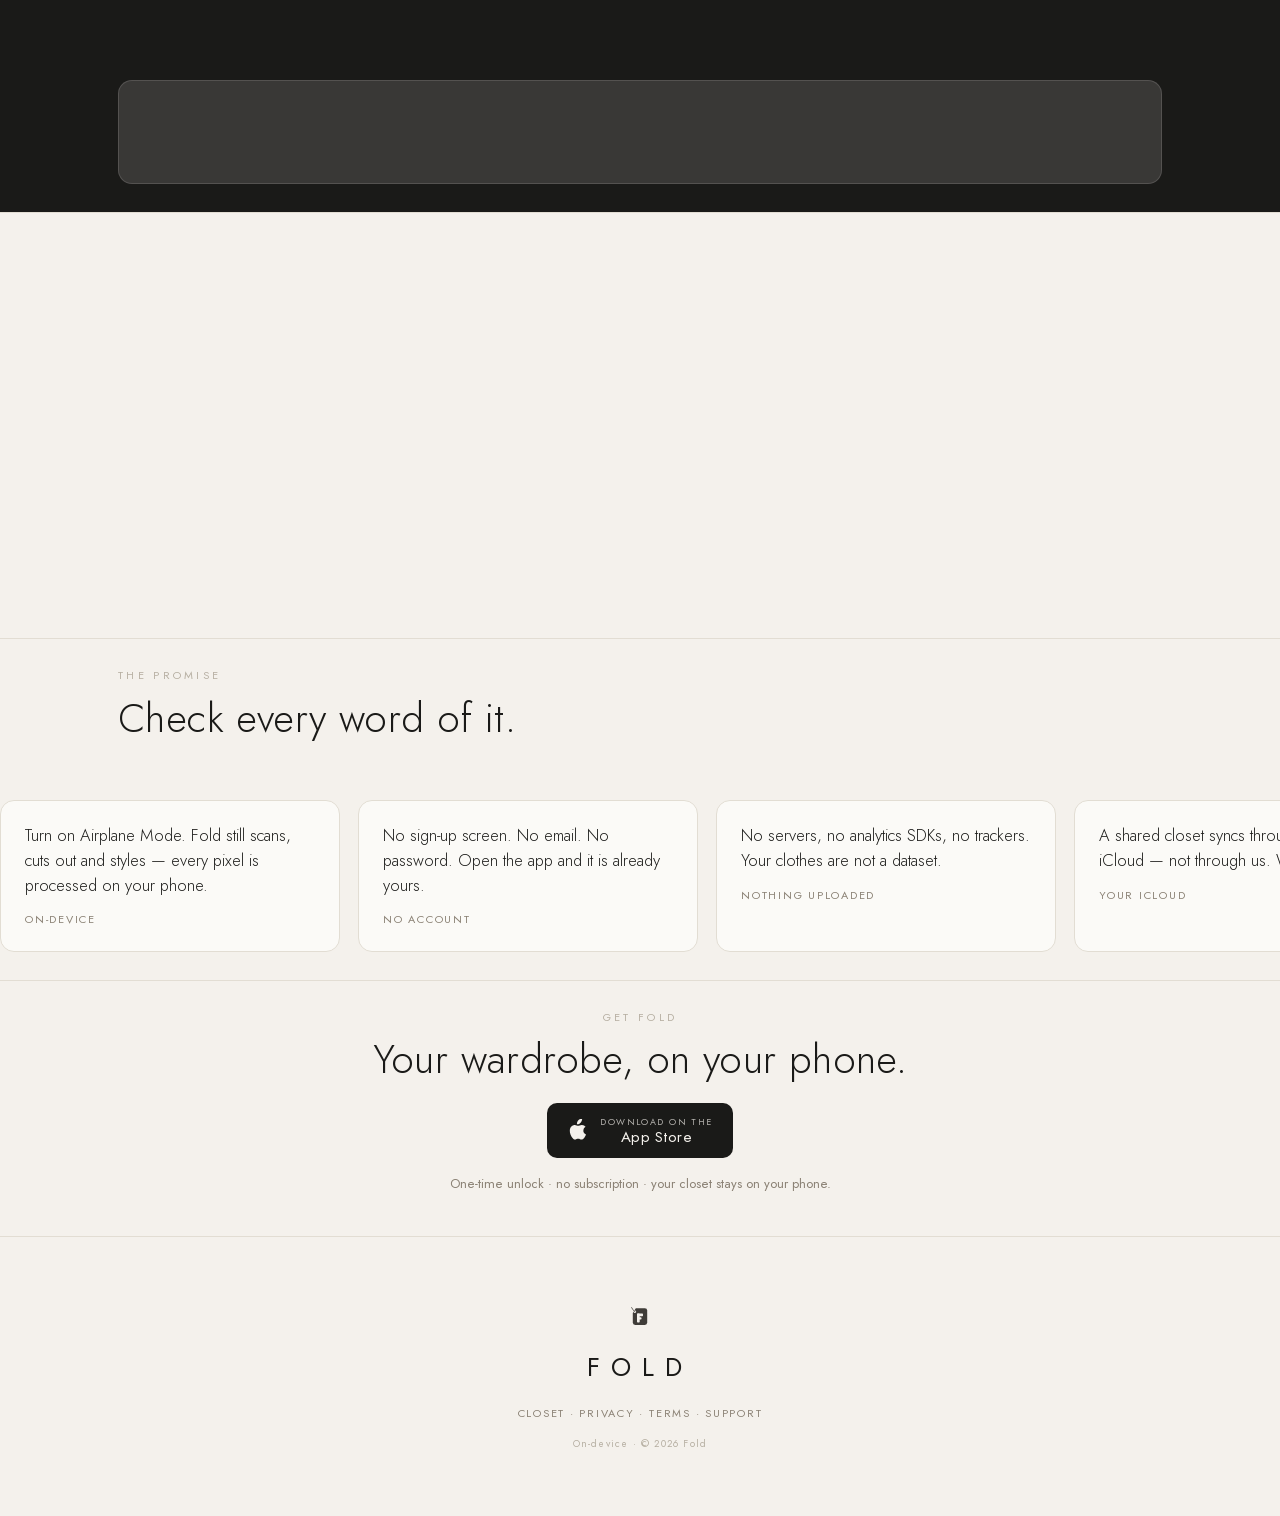
==== commit 10403c5e: "feat: update" ====
--- a/index.html
+++ b/index.html
@@ -192,41 +192,28 @@
   </div>
 </section>
 
-<!-- The Word — TestFlight reviews -->
+<!-- The Promise — verifiable claims. No reviews here until there are real ones. -->
 <section class="section word">
   <div class="wrap">
     <div class="head-row">
       <div>
-        <div class="roman rv">The Word</div>
-        <h2 class="title rv d1">From the early closet.</h2>
-      </div>
-      <div class="stars rv d2"><span aria-hidden="true">★★★★★</span><span class="meta">From our TestFlight community</span></div>
+        <div class="roman rv">The Promise</div>
+        <h2 class="title rv d1">Check every word of it.</h2>
+      </div>
     </div>
   </div>
   <div class="marq">
     <div class="track">
-      <div class="mcard"><div class="mk" aria-hidden="true">★★★★★</div><blockquote>"Scanned my whole closet in an afternoon."</blockquote><div class="who">Mai · Hà Nội</div></div>
-      <div class="mcard"><div class="mk" aria-hidden="true">★★★★★</div><blockquote>"Finally one that doesn't nag me to subscribe."</blockquote><div class="who">Joon · Seoul</div></div>
-      <div class="mcard"><div class="mk" aria-hidden="true">★★★★★</div><blockquote>"Pay once, done. My photos never leave my phone."</blockquote><div class="who">Lena · Berlin</div></div>
-      <div class="mcard"><div class="mk" aria-hidden="true">★★★★★</div><blockquote>"The cut-outs look like a real lookbook."</blockquote><div class="who">Priya · Mumbai</div></div>
-      <div class="mcard"><div class="mk" aria-hidden="true">★★★★★</div><blockquote>"I actually wear more of what I own now."</blockquote><div class="who">Sofia · Milan</div></div>
-      <div class="mcard dup" aria-hidden="true"><div class="mk" aria-hidden="true">★★★★★</div><blockquote>"Scanned my whole closet in an afternoon."</blockquote><div class="who">Mai · Hà Nội</div></div>
-      <div class="mcard dup" aria-hidden="true"><div class="mk" aria-hidden="true">★★★★★</div><blockquote>"Finally one that doesn't nag me to subscribe."</blockquote><div class="who">Joon · Seoul</div></div>
-      <div class="mcard dup" aria-hidden="true"><div class="mk" aria-hidden="true">★★★★★</div><blockquote>"Pay once, done. My photos never leave my phone."</blockquote><div class="who">Lena · Berlin</div></div>
-      <div class="mcard dup" aria-hidden="true"><div class="mk" aria-hidden="true">★★★★★</div><blockquote>"The cut-outs look like a real lookbook."</blockquote><div class="who">Priya · Mumbai</div></div>
-      <div class="mcard dup" aria-hidden="true"><div class="mk" aria-hidden="true">★★★★★</div><blockquote>"I actually wear more of what I own now."</blockquote><div class="who">Sofia · Milan</div></div>
-    </div>
-    <div class="track rev" aria-hidden="true">
-      <div class="mcard"><div class="mk" aria-hidden="true">★★★★★</div><blockquote>"The cut-outs look like a real lookbook."</blockquote><div class="who">Priya · Mumbai</div></div>
-      <div class="mcard"><div class="mk" aria-hidden="true">★★★★★</div><blockquote>"I actually wear more of what I own now."</blockquote><div class="who">Sofia · Milan</div></div>
-      <div class="mcard"><div class="mk" aria-hidden="true">★★★★★</div><blockquote>"Scanned my whole closet in an afternoon."</blockquote><div class="who">Mai · Hà Nội</div></div>
-      <div class="mcard"><div class="mk" aria-hidden="true">★★★★★</div><blockquote>"Finally one that doesn't nag me to subscribe."</blockquote><div class="who">Joon · Seoul</div></div>
-      <div class="mcard"><div class="mk" aria-hidden="true">★★★★★</div><blockquote>"Pay once, done. My photos never leave my phone."</blockquote><div class="who">Lena · Berlin</div></div>
-      <div class="mcard"><div class="mk" aria-hidden="true">★★★★★</div><blockquote>"The cut-outs look like a real lookbook."</blockquote><div class="who">Priya · Mumbai</div></div>
-      <div class="mcard"><div class="mk" aria-hidden="true">★★★★★</div><blockquote>"I actually wear more of what I own now."</blockquote><div class="who">Sofia · Milan</div></div>
-      <div class="mcard"><div class="mk" aria-hidden="true">★★★★★</div><blockquote>"Scanned my whole closet in an afternoon."</blockquote><div class="who">Mai · Hà Nội</div></div>
-      <div class="mcard"><div class="mk" aria-hidden="true">★★★★★</div><blockquote>"Finally one that doesn't nag me to subscribe."</blockquote><div class="who">Joon · Seoul</div></div>
-      <div class="mcard"><div class="mk" aria-hidden="true">★★★★★</div><blockquote>"Pay once, done. My photos never leave my phone."</blockquote><div class="who">Lena · Berlin</div></div>
+      <div class="mcard"><blockquote>Turn on Airplane Mode. Fold still scans, cuts out and styles — every pixel is processed on your phone.</blockquote><div class="who">On-device</div></div>
+      <div class="mcard"><blockquote>No sign-up screen. No email. No password. Open the app and it is already yours.</blockquote><div class="who">No account</div></div>
+      <div class="mcard"><blockquote>No servers, no analytics SDKs, no trackers. Your clothes are not a dataset.</blockquote><div class="who">Nothing uploaded</div></div>
+      <div class="mcard"><blockquote>A shared closet syncs through your own iCloud — not through us. We never see it.</blockquote><div class="who">Your iCloud</div></div>
+      <div class="mcard"><blockquote>Fold is pre-launch and has no ratings yet. When it earns some, they will appear on the App Store — not invented here.</blockquote><div class="who">No fake reviews</div></div>
+      <div class="mcard dup" aria-hidden="true"><blockquote>Turn on Airplane Mode. Fold still scans, cuts out and styles — every pixel is processed on your phone.</blockquote><div class="who">On-device</div></div>
+      <div class="mcard dup" aria-hidden="true"><blockquote>No sign-up screen. No email. No password. Open the app and it is already yours.</blockquote><div class="who">No account</div></div>
+      <div class="mcard dup" aria-hidden="true"><blockquote>No servers, no analytics SDKs, no trackers. Your clothes are not a dataset.</blockquote><div class="who">Nothing uploaded</div></div>
+      <div class="mcard dup" aria-hidden="true"><blockquote>A shared closet syncs through your own iCloud — not through us. We never see it.</blockquote><div class="who">Your iCloud</div></div>
+      <div class="mcard dup" aria-hidden="true"><blockquote>Fold is pre-launch and has no ratings yet. When it earns some, they will appear on the App Store — not invented here.</blockquote><div class="who">No fake reviews</div></div>
     </div>
   </div>
 </section>
